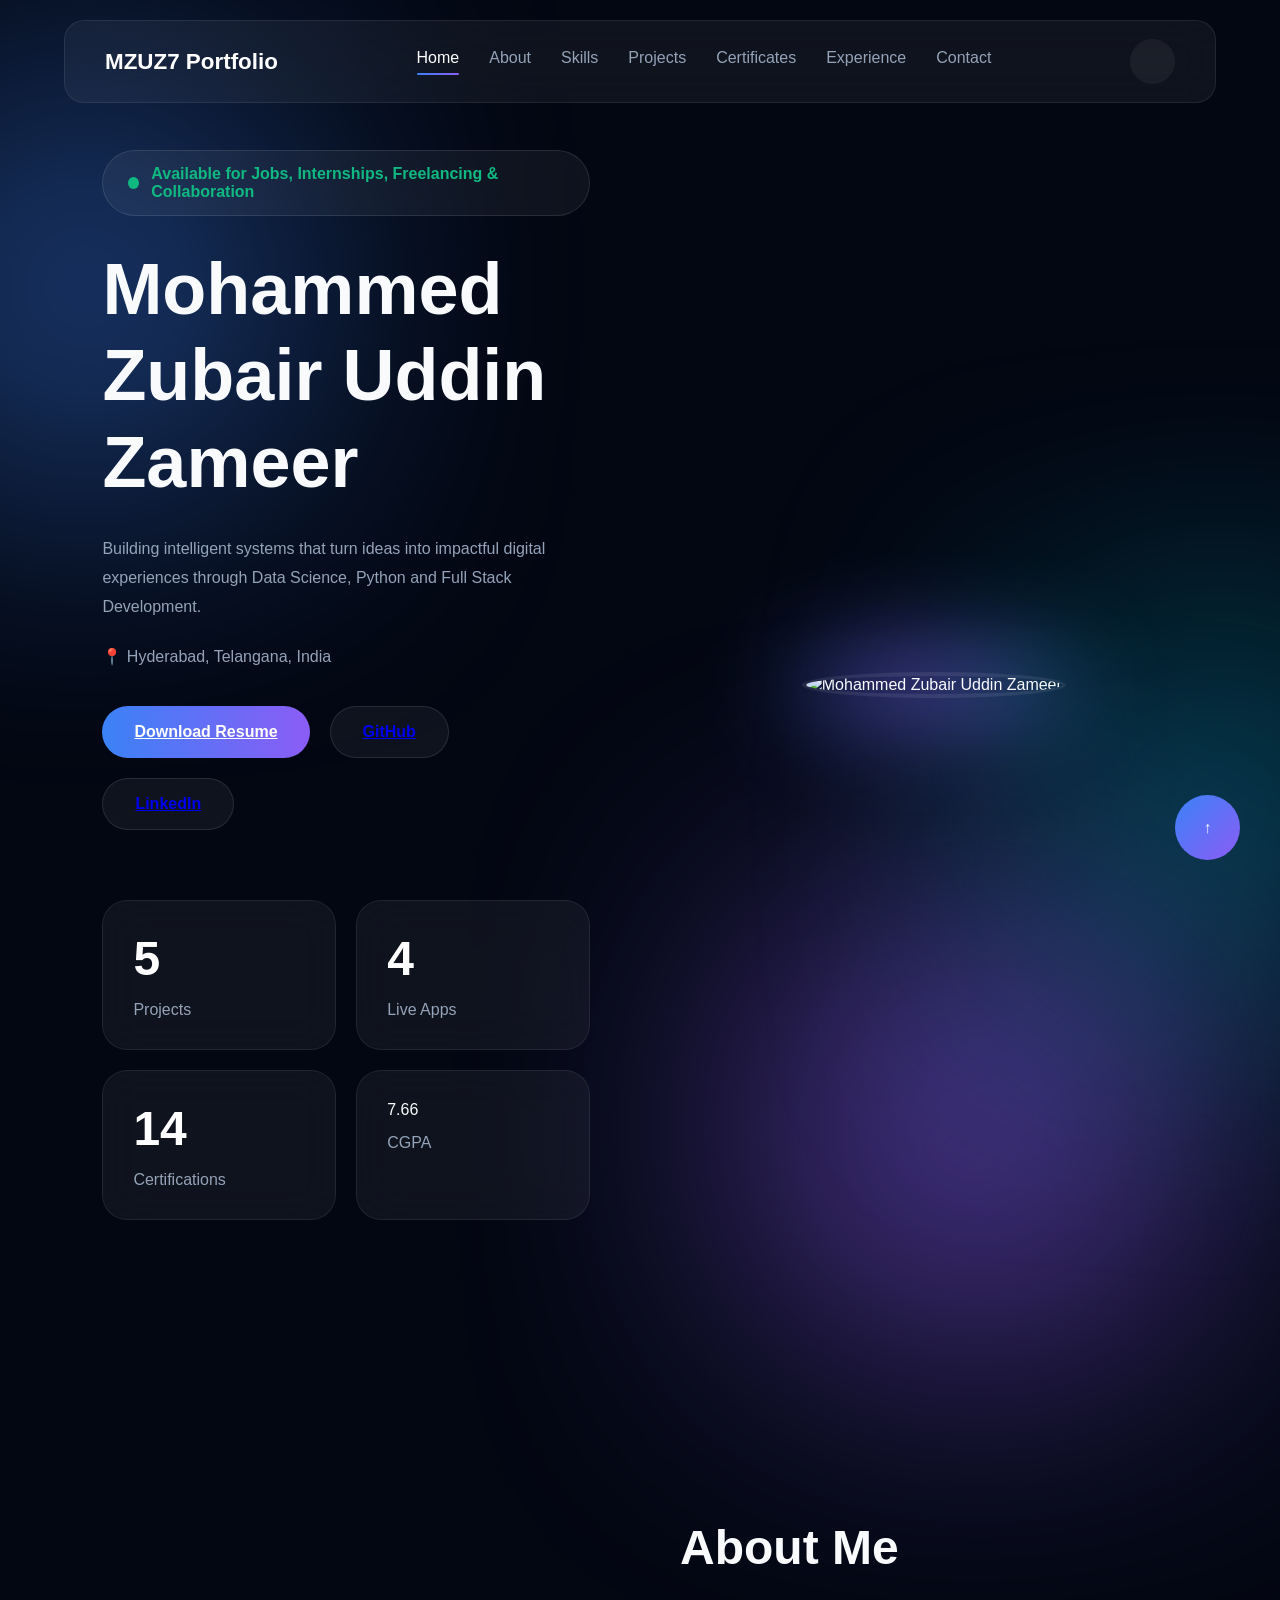
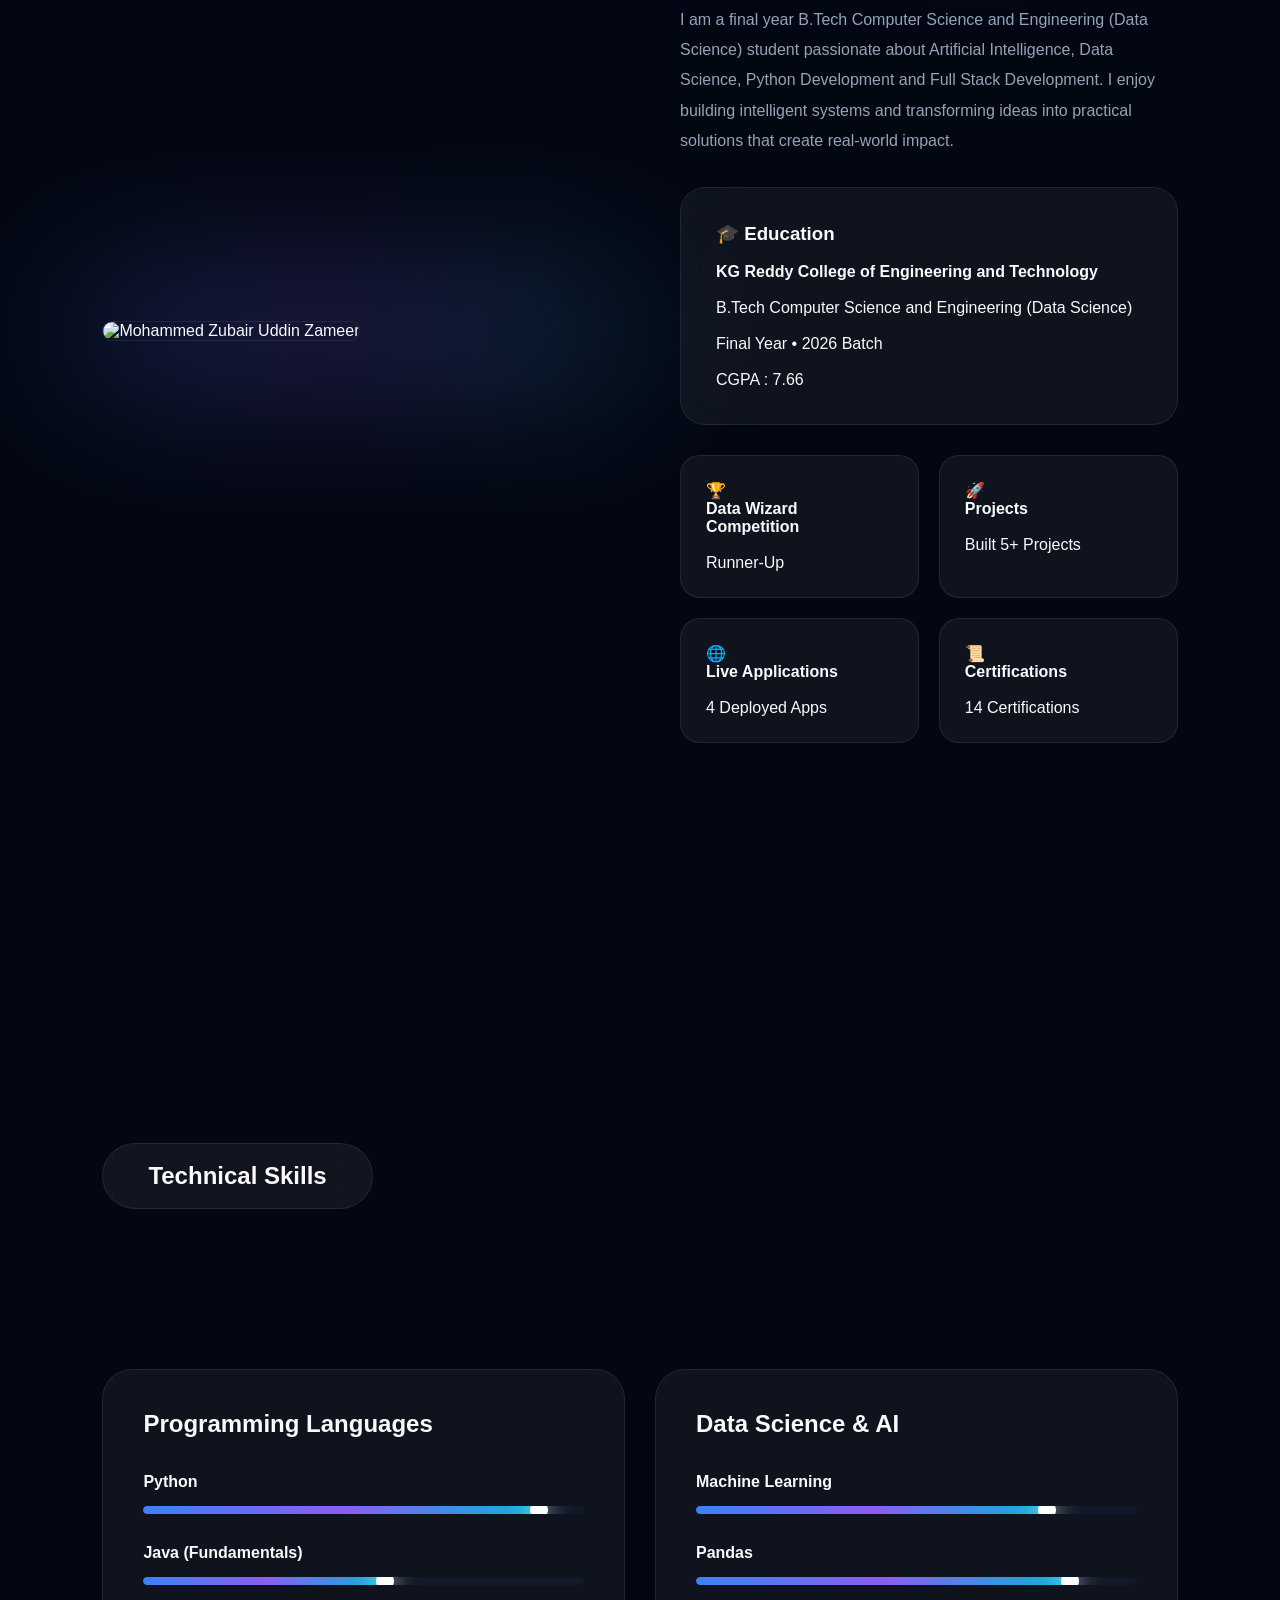
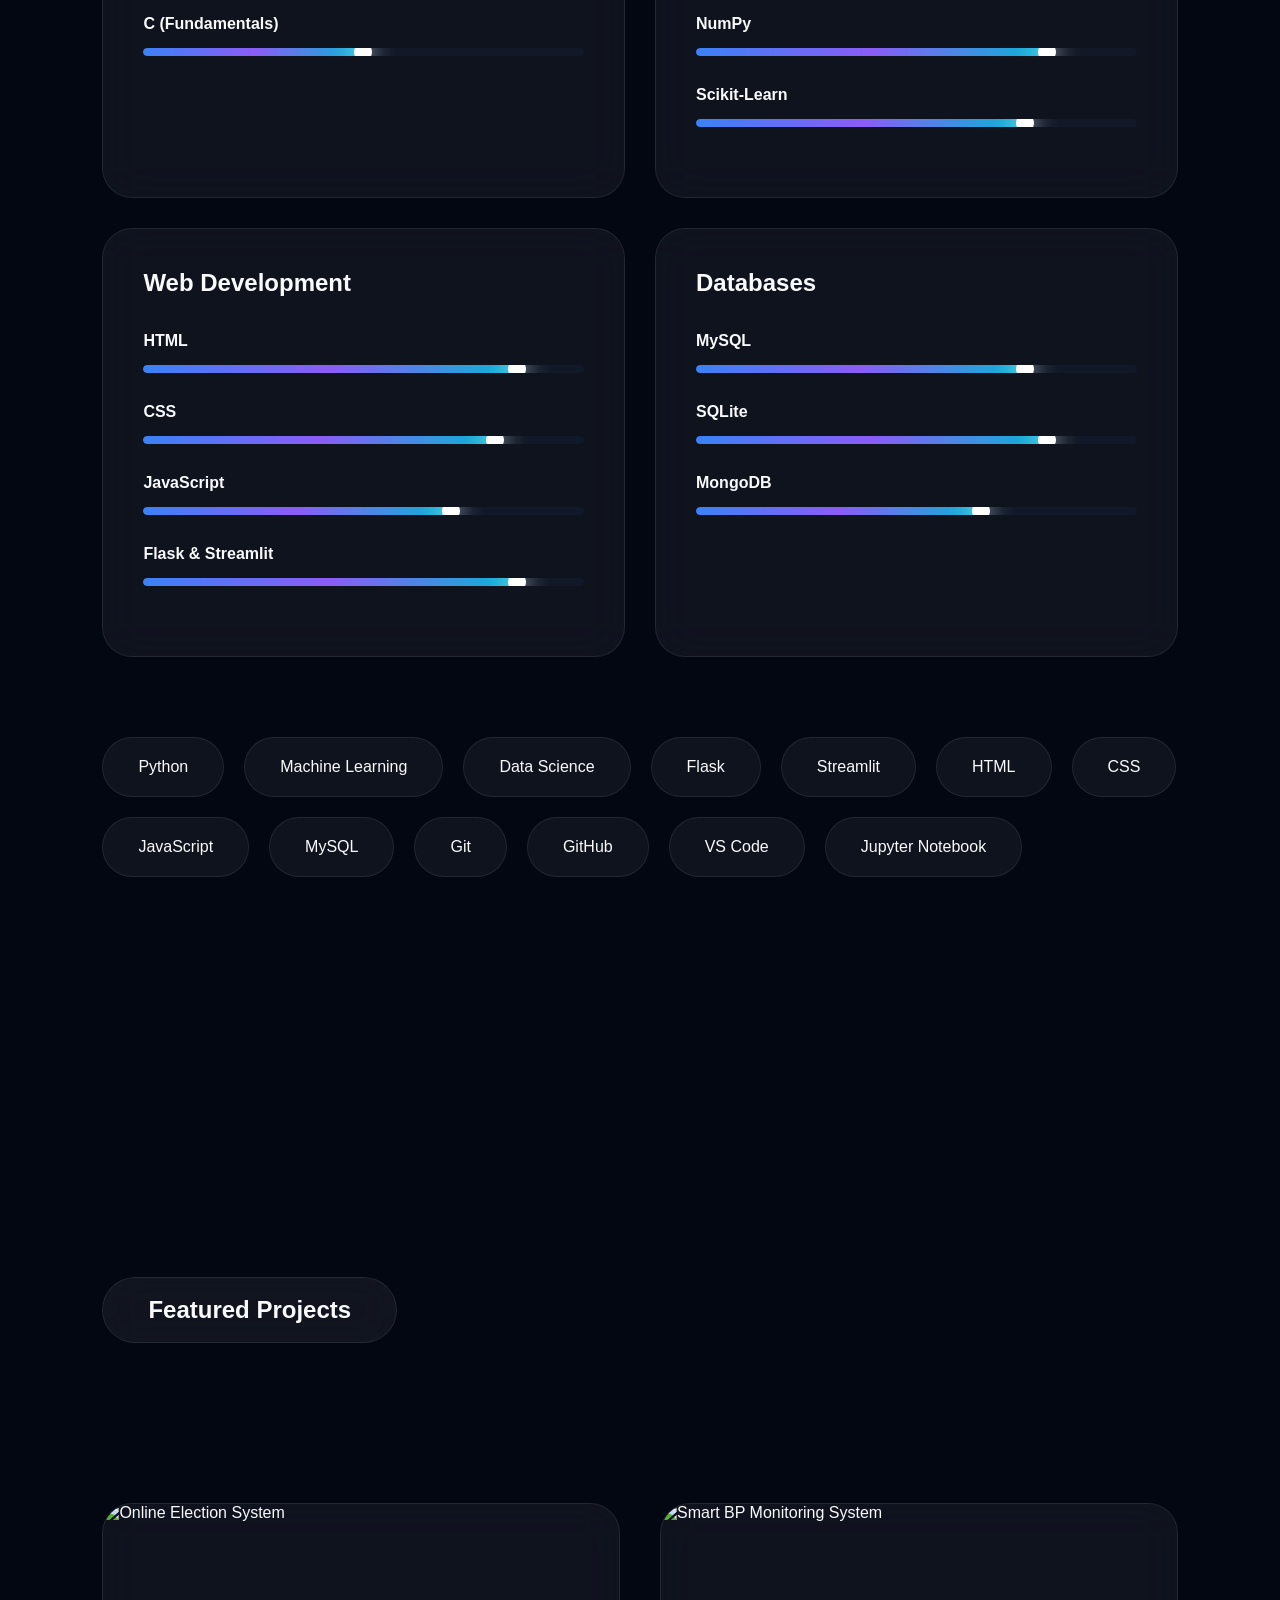
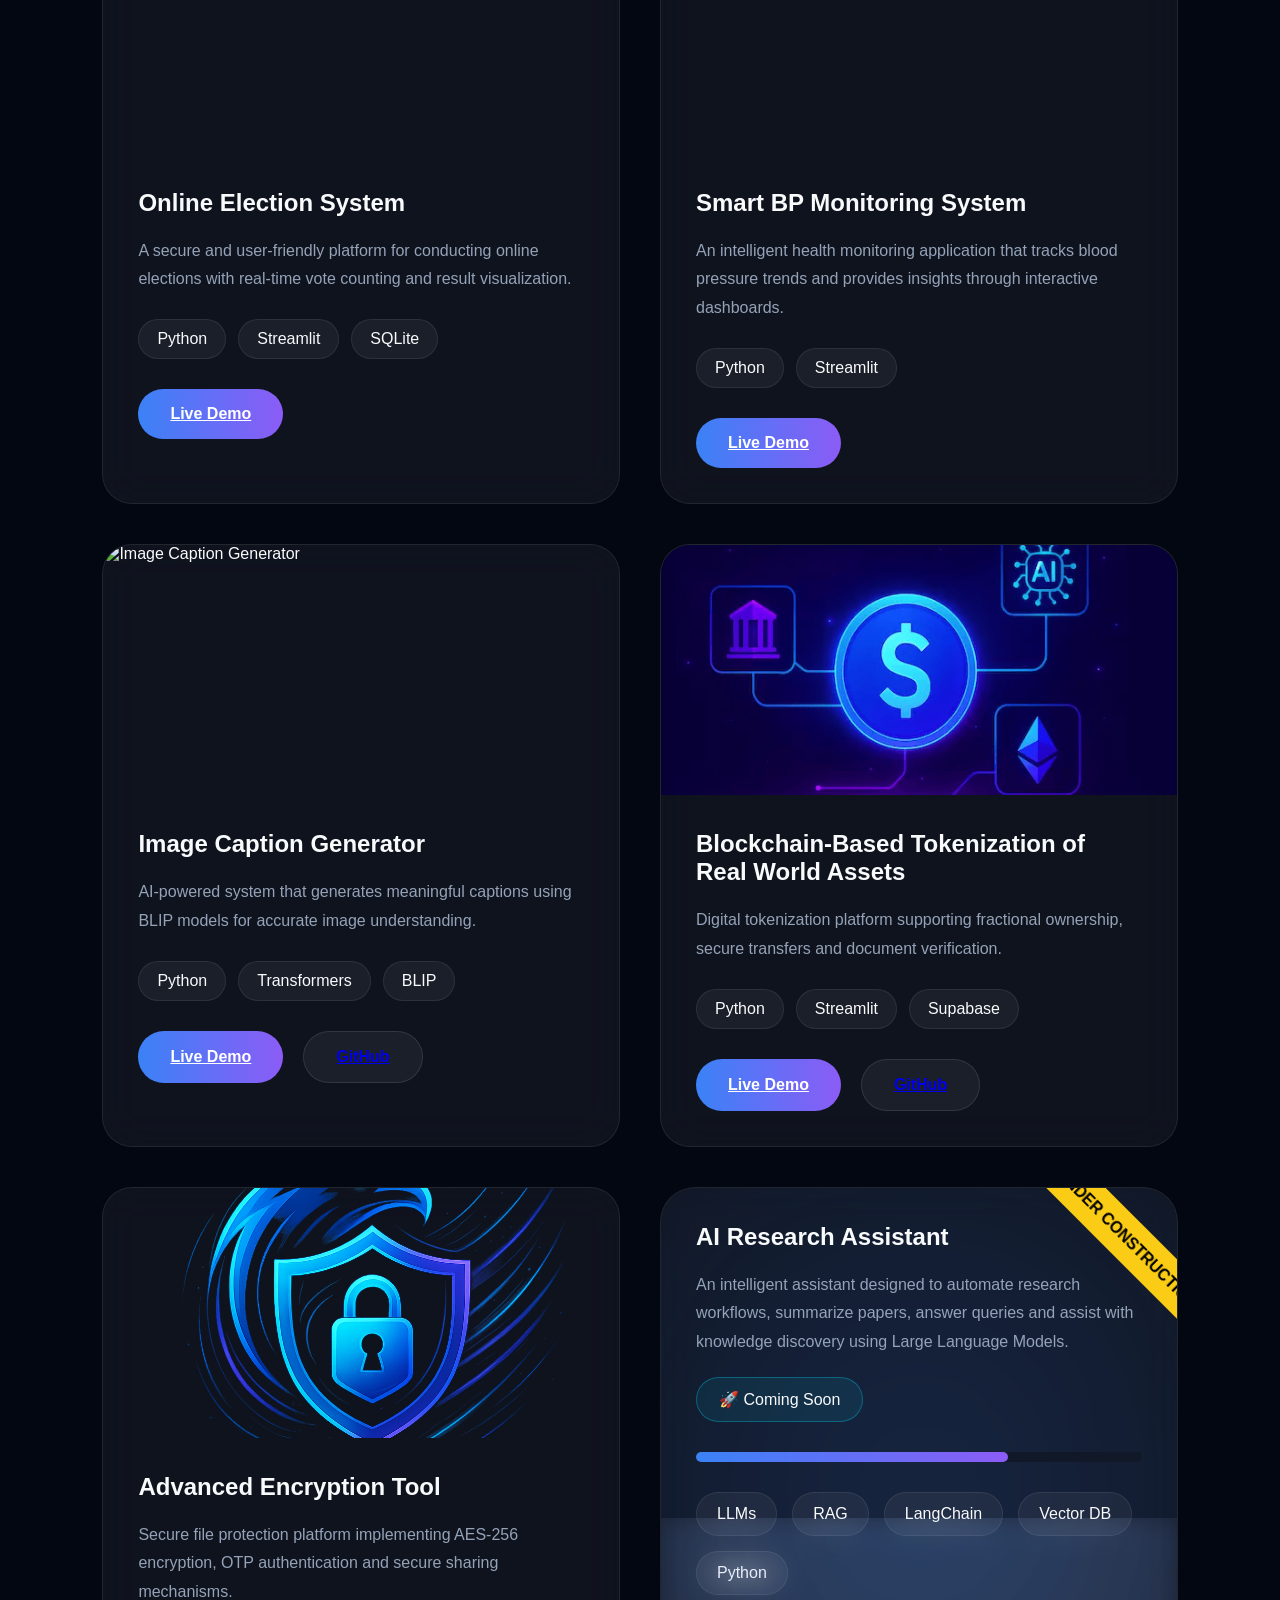
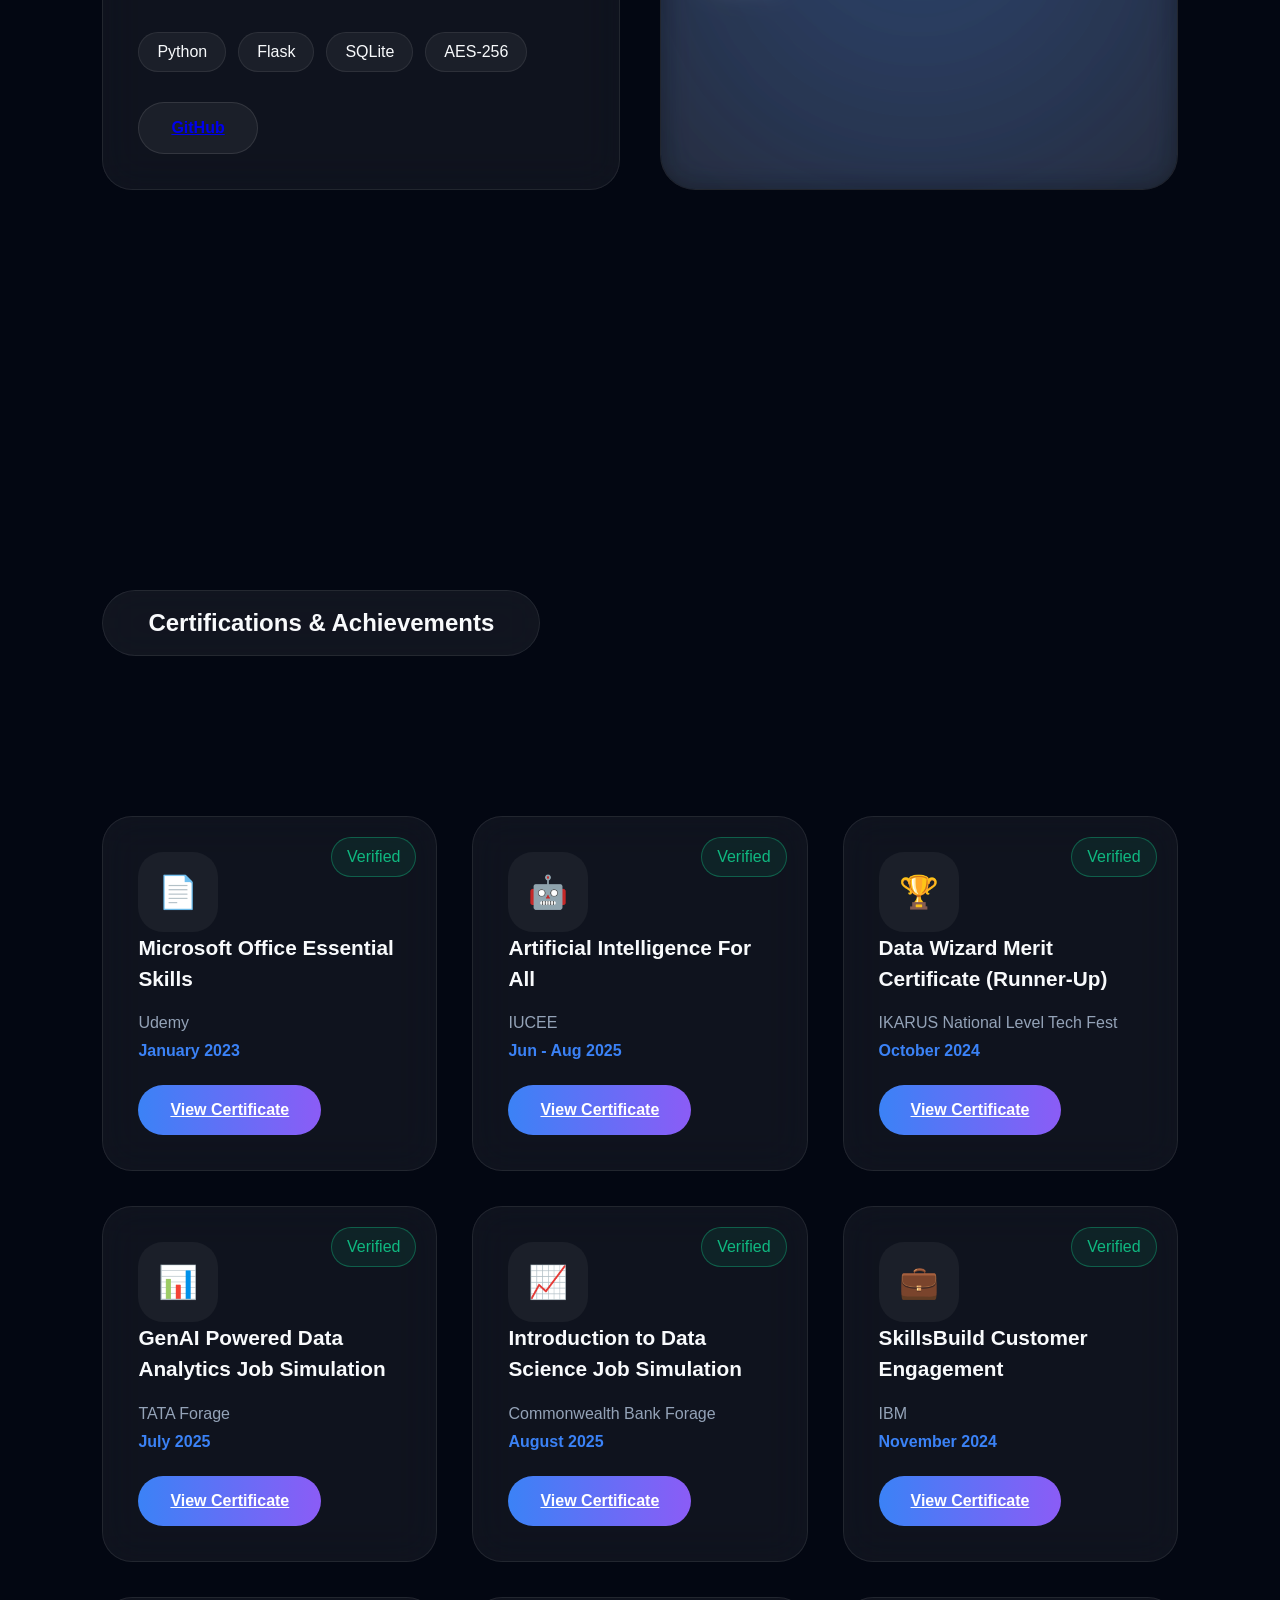
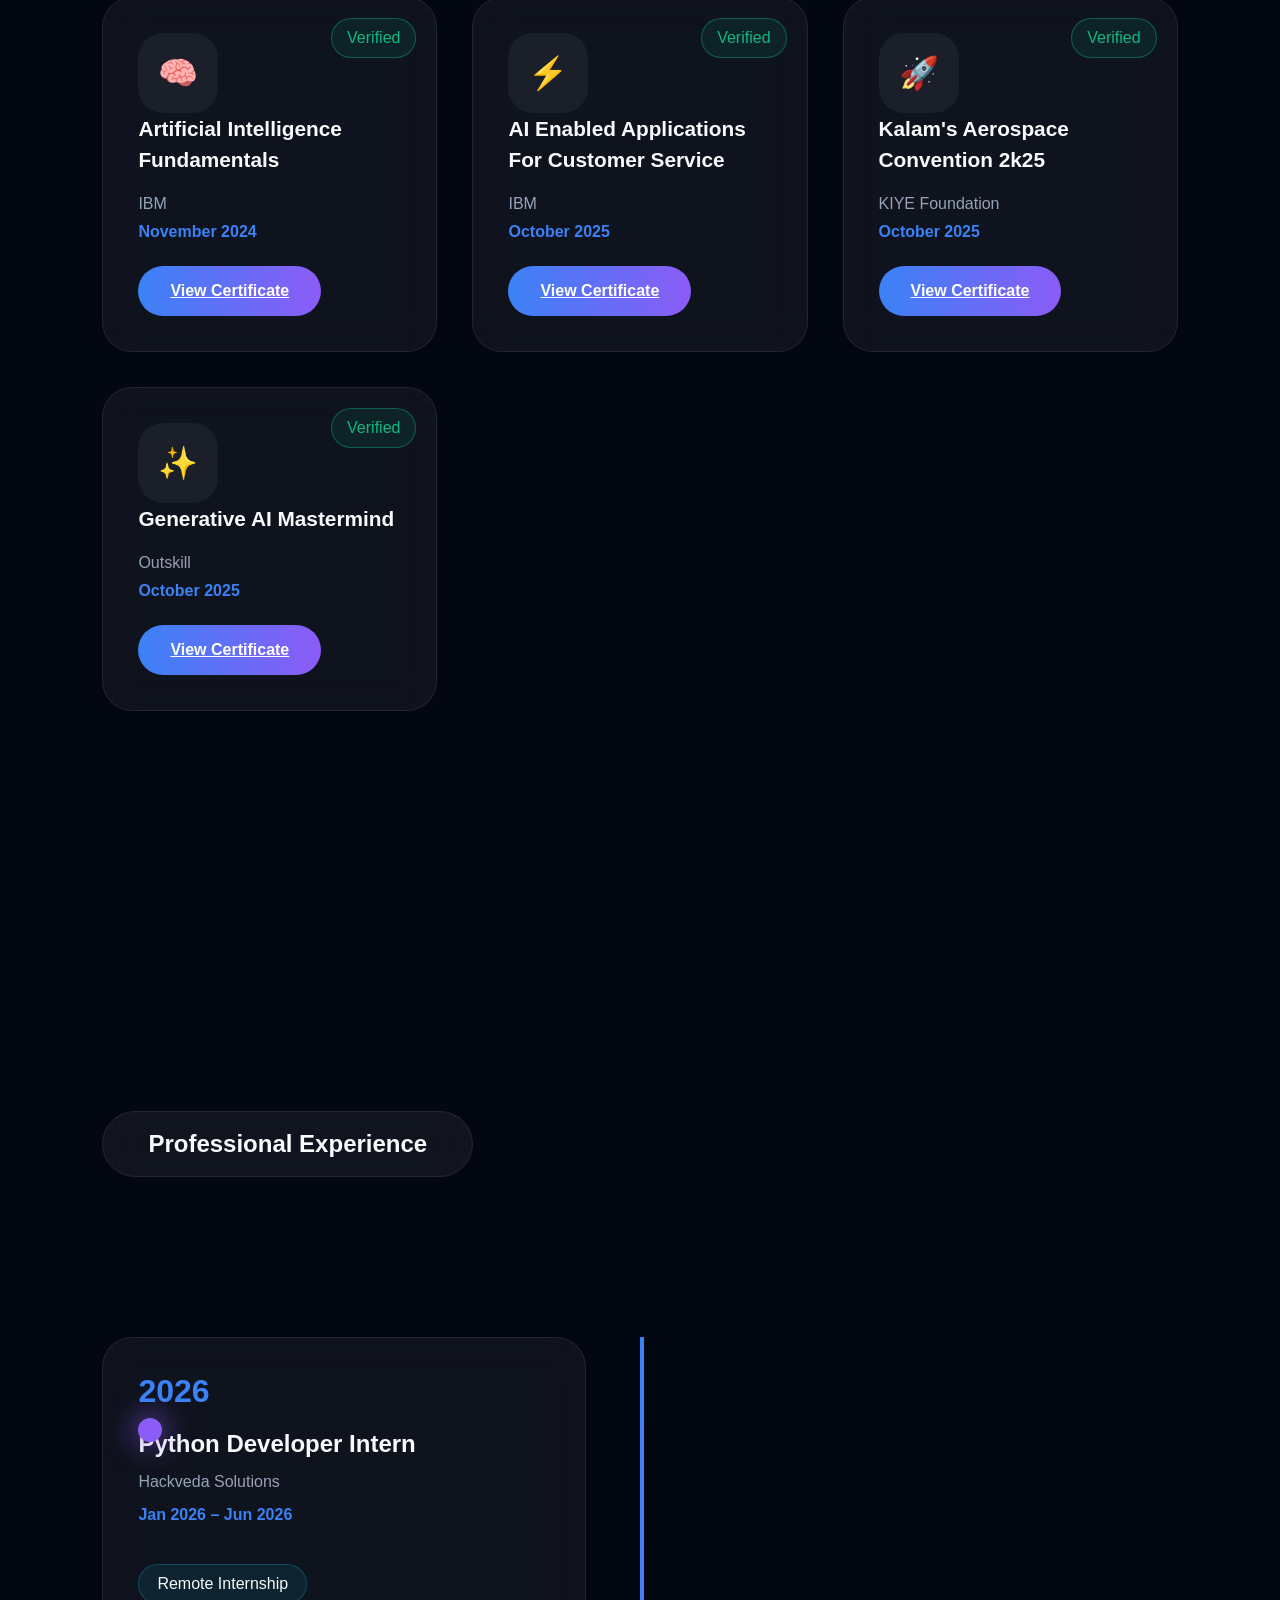
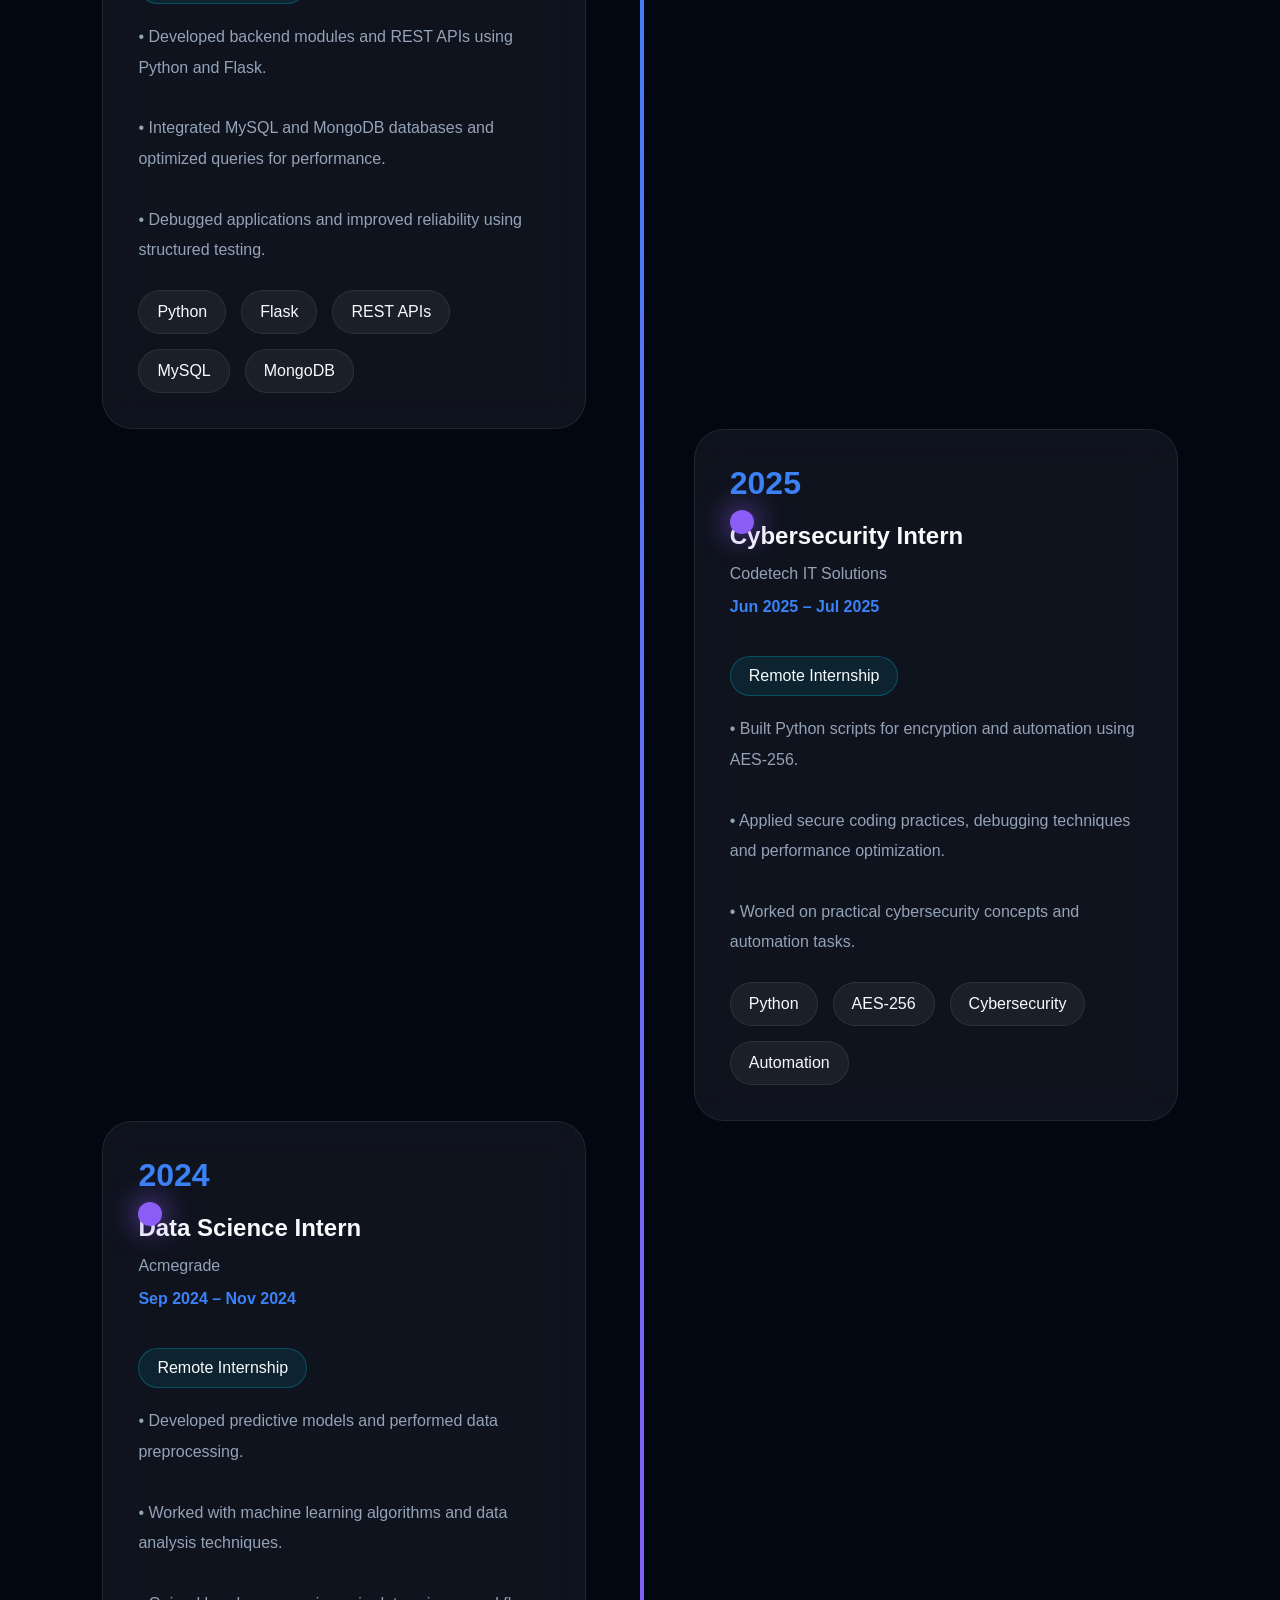
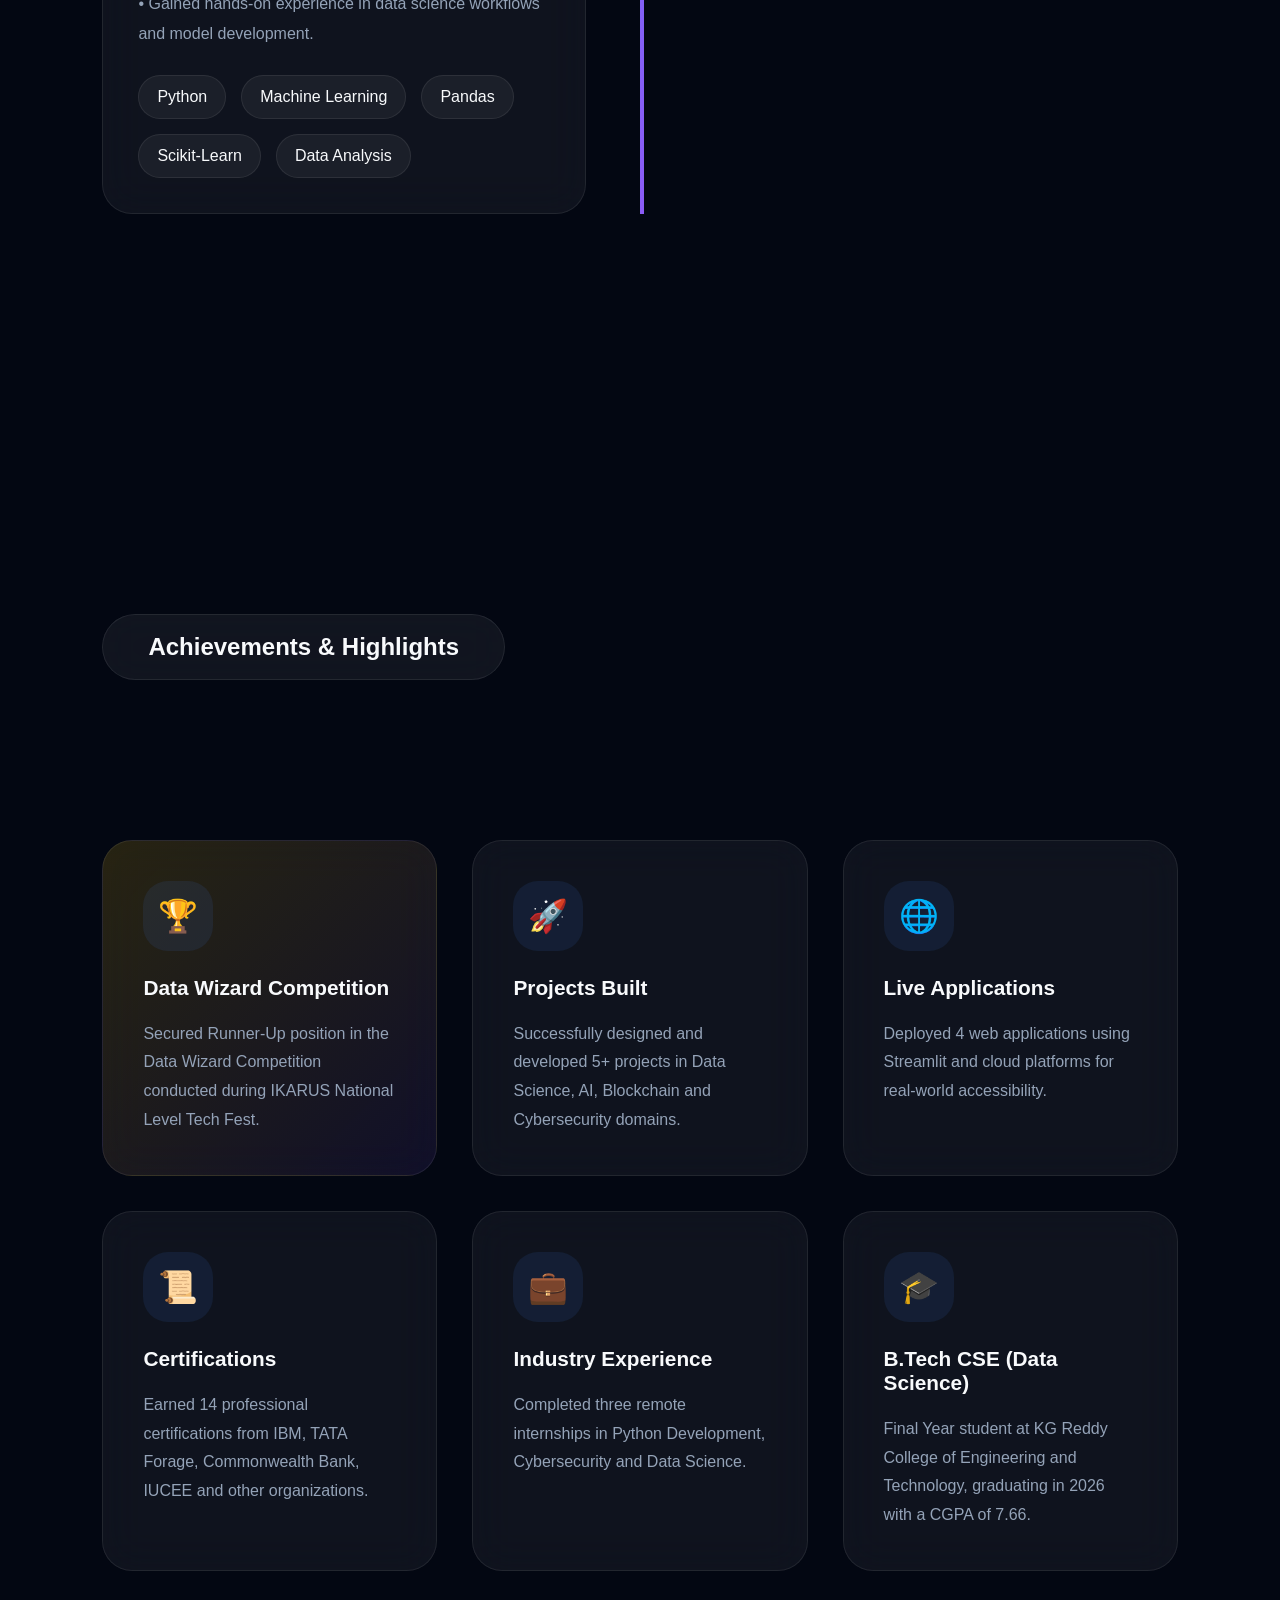
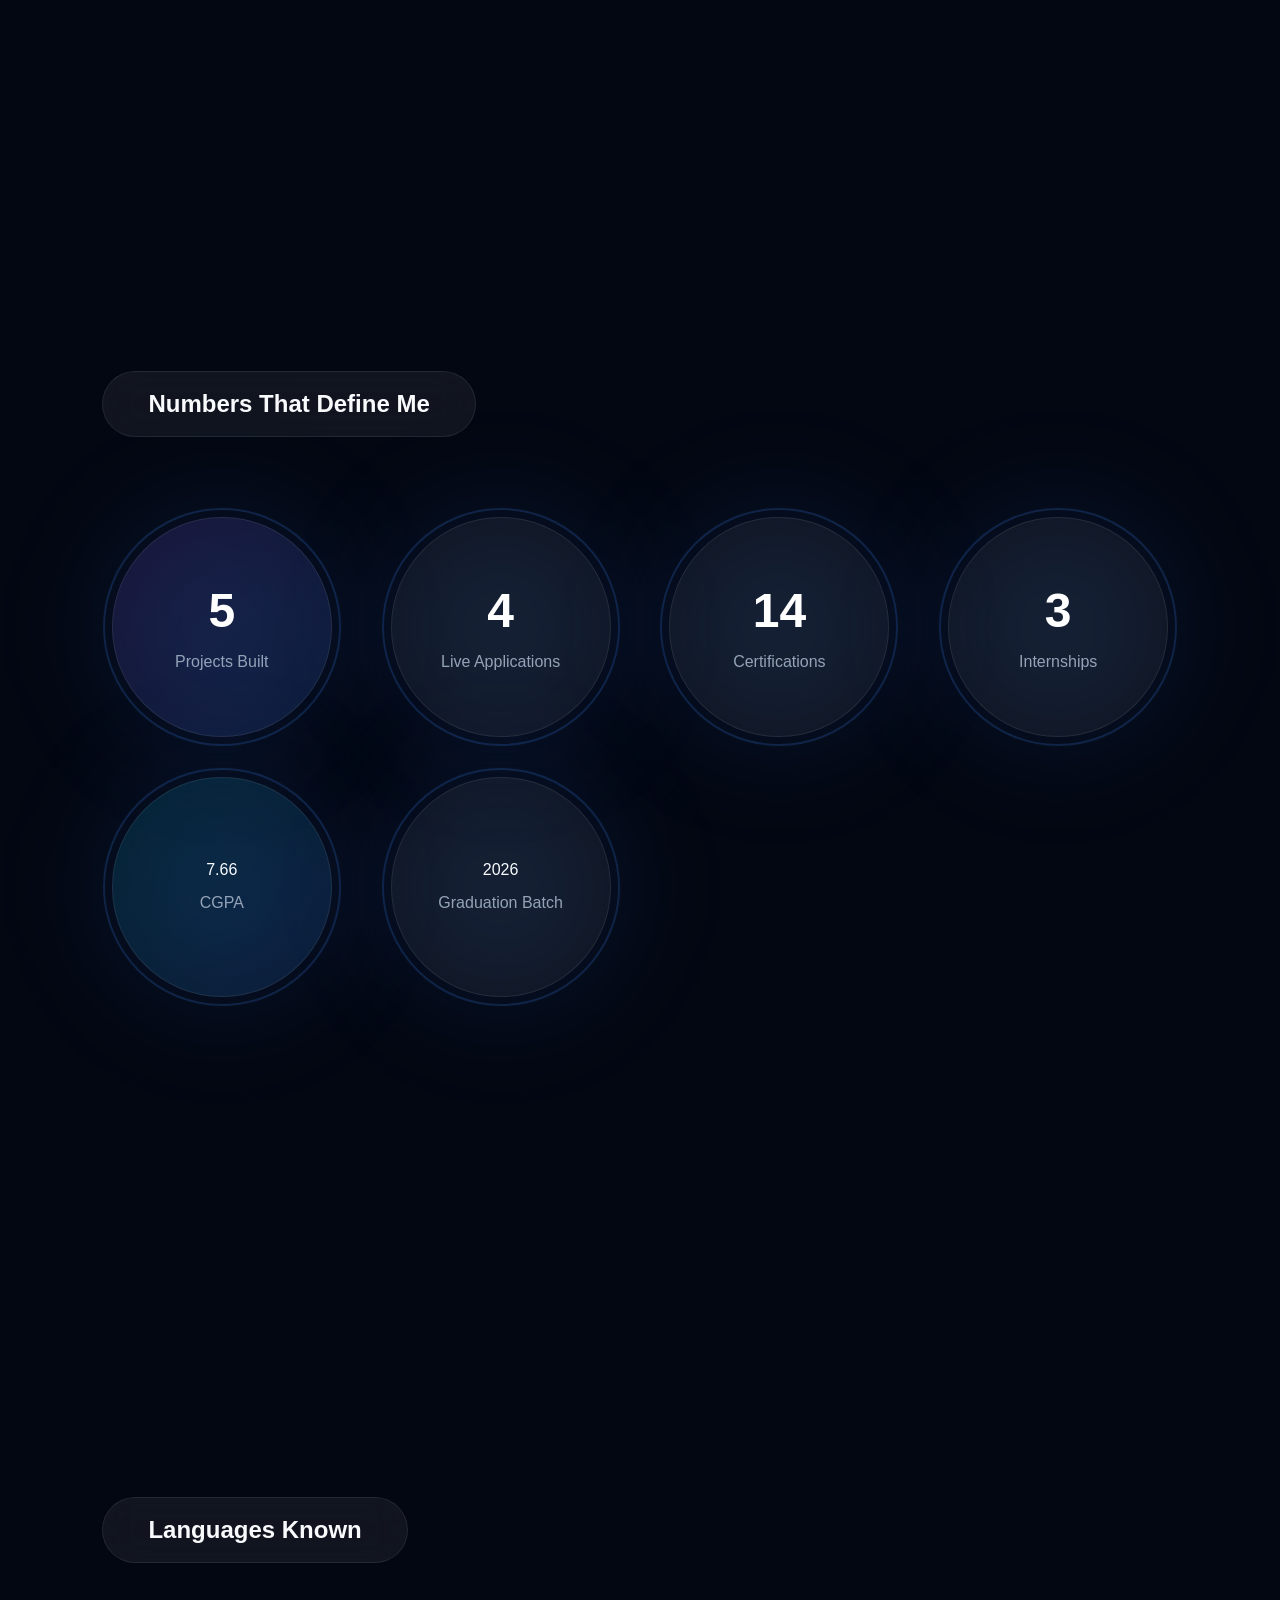
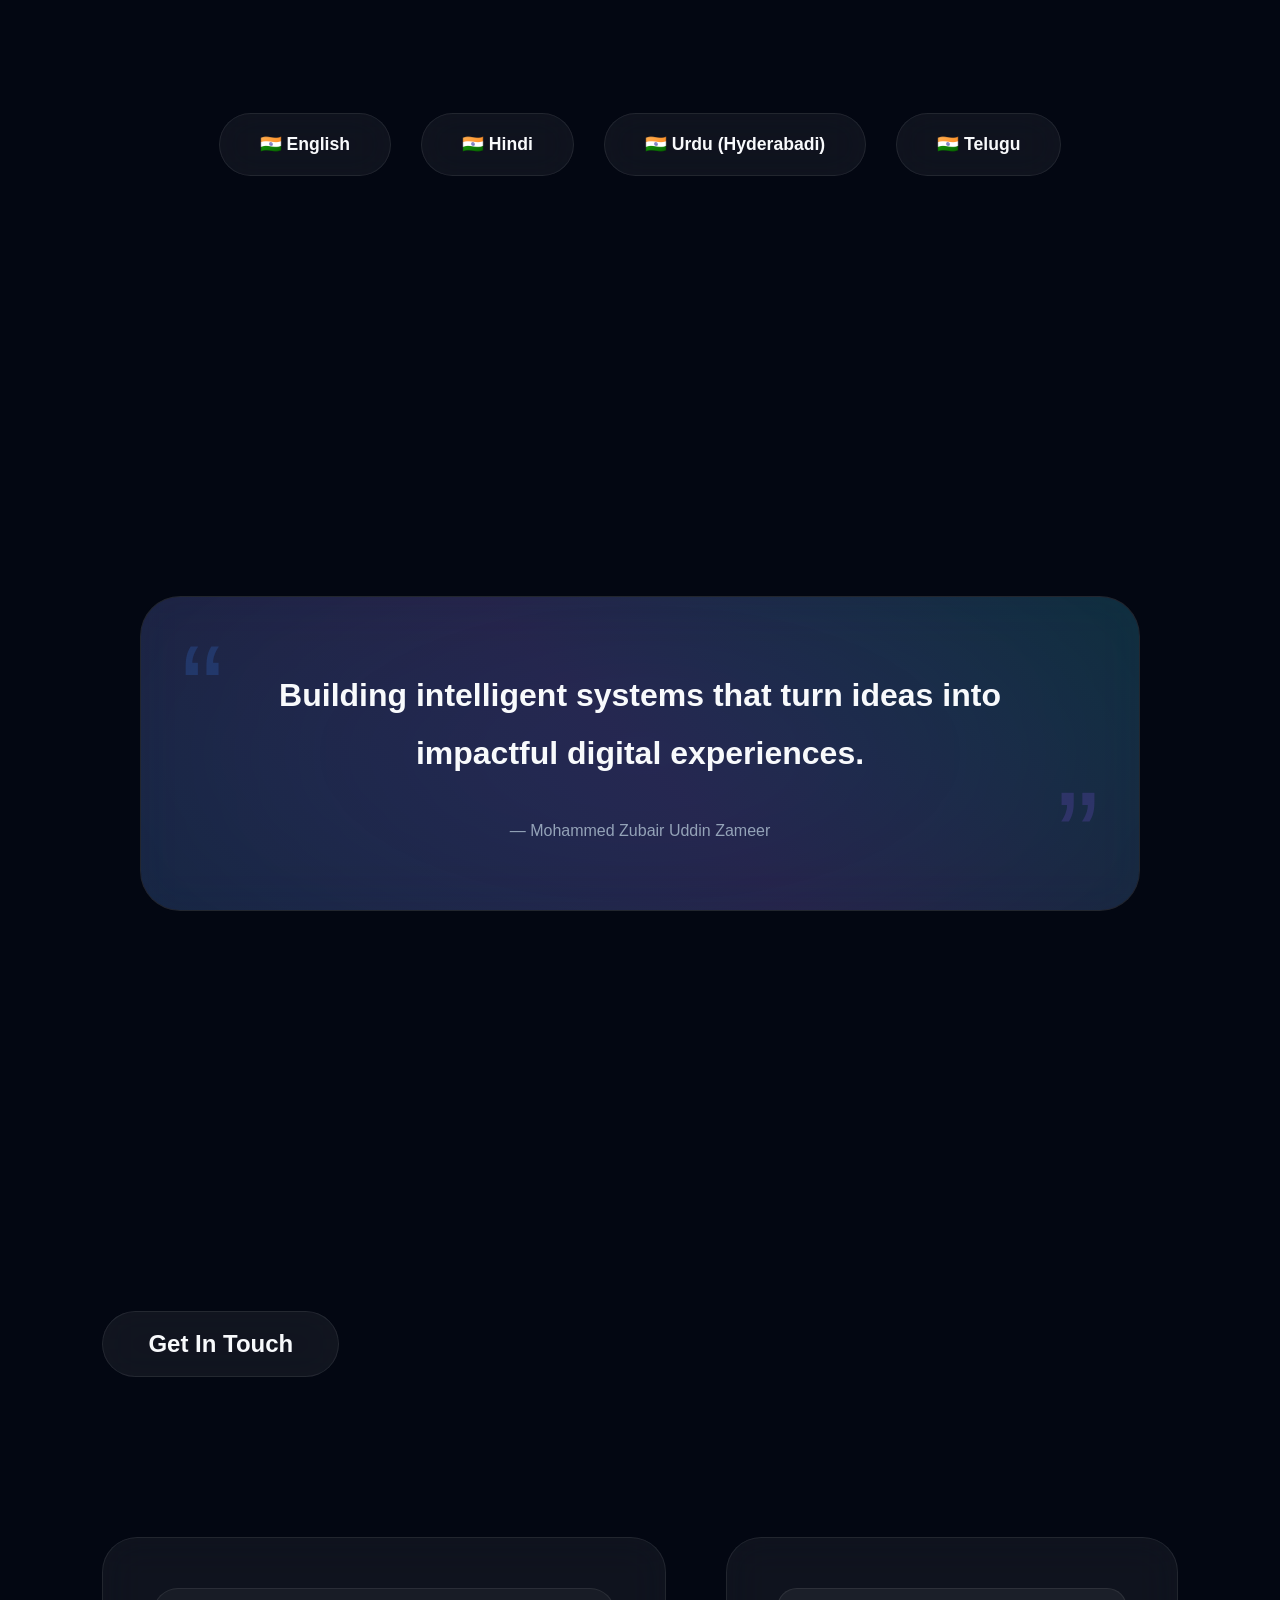
==== index.html @ 09d309e4 "Update print statement from 'Hello' to 'Goodbye'" ====
<!DOCTYPE html>
<html lang="en">

<head>

<meta charset="UTF-8">

<meta
name="viewport"
content="width=device-width, initial-scale=1.0">

<title>

Mohammed Zubair Uddin Zameer 

</title>

<meta
name="description"
content="Portfolio of Mohammed Zubair Uddin Zameer, Python Developer, Data Science and Full Stack Developer.">

<link
rel="icon"
href="favicon.ico">

<!-- Google Fonts -->

<link
rel="preconnect"
href="https://fonts.googleapis.com">

<link
rel="preconnect"
href="https://fonts.gstatic.com"
crossorigin>

<link

href="https://fonts.googleapis.com/css2?family=Poppins:wght@300;400;500;600;700;800&display=swap"

rel="stylesheet">


<!-- CSS -->

<link rel="stylesheet" href="css/style.css">


<!-- Feather Icons -->

<script
src="https://unpkg.com/feather-icons">
</script>


<!-- Typed JS -->

<script
src="https://cdn.jsdelivr.net/npm/typed.js@2.0.12">
</script>


<!-- GSAP -->

<script
src="https://cdnjs.cloudflare.com/ajax/libs/gsap/3.12.5/gsap.min.js">
</script>


<!-- Vanilla Tilt -->

<script
src="https://cdnjs.cloudflare.com/ajax/libs/vanilla-tilt/1.8.1/vanilla-tilt.min.js">
</script>


<!-- Particles JS -->

<script
src="https://cdn.jsdelivr.net/npm/particles.js@2.0.0/particles.min.js">
</script>

</head>

<body>

    <!-- Loader -->
    <div id="loader">

    <div class="loader-logo">

        <span class="gradient-text">

            MZUZ7 Portfolio

        </span>

    </div>

    <div class="loader-text">

        INITIALIZING SYSTEM...

    </div>

    <div class="loader-bar">

        <div class="loader-progress">

        </div>

    </div>

</div>

    <!-- Navbar -->
    <nav>

    <div class="logo">

        <span class="gradient-text">

            MZUZ7 Portfolio

        </span>

    </div>

    <div class="nav-links">

        <a href="#home" class="nav-link active">

            Home

        </a>

        <a href="#about" class="nav-link">

            About

        </a>

        <a href="#skills" class="nav-link">

            Skills

        </a>

        <a href="#projects" class="nav-link">

            Projects

        </a>

        <a href="#certificates" class="nav-link">

            Certificates

        </a>

        <a href="#experience" class="nav-link">

            Experience

        </a>

        <a href="#contact" class="nav-link">

            Contact

        </a>

    </div>

    <div class="theme-toggle" id="theme-toggle">

        <i data-feather="moon"></i>

    </div>

</nav>

    <!-- Hero -->
    <section
id="home"
class="hero">

    <div class="blob blob1"></div>

    <div class="blob blob2"></div>

    <div class="blob blob3"></div>

    <!-- LEFT -->

    <div class="hero-left">

        <div class="availability">

            <div class="status-dot"></div>

            Available for Jobs, Internships,
            Freelancing & Collaboration

        </div>

        <h1 class="hero-title">

            Mohammed

            <span class="gradient-text">

                Zubair Uddin Zameer

            </span>

        </h1>

        <h2 class="hero-subtitle">

            <span class="typing"></span>

        </h2>

        <p class="hero-description">

            Building intelligent systems that turn ideas into impactful digital experiences through Data Science, Python and Full Stack Development.

        </p>

        <p class="location">

            📍 Hyderabad, Telangana, India

        </p>

        <div class="hero-buttons">

            <a
            href="Mohammed_Zubair_Uddin_Resume.pdf"
            download
            class="btn btn-primary resume-btn">

                Download Resume

            </a>

            <a

            href="https://github.com/mohammedzubairuddinzameer"

            target="_blank"

            class="btn btn-secondary">

                GitHub

            </a>

            <a

            href="https://www.linkedin.com/in/mohammed-zubair-uddin-zameer-70912b292"

            target="_blank"

            class="btn btn-secondary">

                LinkedIn

            </a>

        </div>

        <!-- STATS -->

        <div class="stats">

            <div class="stat-card">

                <div
                class="counter"
                data-target="5">

                    0

                </div>

                <div class="stat-label">

                    Projects

                </div>

            </div>

            <div class="stat-card">

                <div
                class="counter"
                data-target="4">

                    0

                </div>

                <div class="stat-label">

                    Live Apps

                </div>

            </div>

            <div class="stat-card">

                <div
                class="counter"
                data-target="14">

                    0

                </div>

                <div class="stat-label">

                    Certifications

                </div>

            </div>

            <div class="stat-card">

                <div>

                    7.66

                </div>

                <div class="stat-label">

                    CGPA

                </div>

            </div>

        </div>

    </div>

    <!-- RIGHT -->

    <div class="hero-right">

        <div class="profile-container">

            <img

            src="https://i.ibb.co/Cpdvvnzs/PROFILEPIC.jpg"

            class="profile-image"

            alt="Mohammed Zubair Uddin Zameer">

        </div>

    </div>

</section>

    <!-- About -->
    <section
id="about"
class="about">

    <!-- LEFT SIDE -->

    <div class="about-image">

        <img

        src="https://i.ibb.co/Cpdvvnzs/PROFILEPIC.jpg"

        alt="Mohammed Zubair Uddin Zameer">

    </div>

    <!-- RIGHT SIDE -->

    <div class="about-content">

        <h2 class="about-title">

            About

            <span class="gradient-text">

                Me

            </span>

        </h2>

        <p class="about-text">

            I am a final year B.Tech Computer Science and Engineering (Data Science) student passionate about Artificial Intelligence, Data Science, Python Development and Full Stack Development. I enjoy building intelligent systems and transforming ideas into practical solutions that create real-world impact.

        </p>

        <!-- EDUCATION -->

        <div class="education-card">

            <h3>

                🎓 Education

            </h3>

            <br>

            <h4>

                KG Reddy College of Engineering and Technology

            </h4>

            <br>

            <p>

                B.Tech Computer Science and Engineering (Data Science)

            </p>

            <br>

            <p>

                Final Year • 2026 Batch

            </p>

            <br>

            <p>

                CGPA : 7.66

            </p>

        </div>

        <!-- HIGHLIGHTS -->

        <div class="achievement-boxes">

            <div class="achievement-box">

                🏆

                <h4>

                    Data Wizard Competition

                </h4>

                <br>

                Runner-Up

            </div>

            <div class="achievement-box">

                🚀

                <h4>

                    Projects

                </h4>

                <br>

                Built 5+ Projects

            </div>

            <div class="achievement-box">

                🌐

                <h4>

                    Live Applications

                </h4>

                <br>

                4 Deployed Apps

            </div>

            <div class="achievement-box">

                📜

                <h4>

                    Certifications

                </h4>

                <br>

                14 Certifications

            </div>

        </div>

    </div>

</section>

    <!-- Skills -->
    <section
id="skills">

    <h2 class="section-title">

        Technical

        <span class="gradient-text">

            Skills

        </span>

    </h2>


    <div class="skills-grid">

        <!-- Programming Languages -->

        <div class="skill-card">

            <h3 class="skill-category">

                Programming Languages

            </h3>

            <div class="skill">

                <div class="skill-name">

                    <span>Python</span>

                </div>

                <div class="meter">

                    <div
                    class="meter-fill"
                    style="width:90%;">

                    </div>

                </div>

            </div>

            <div class="skill">

                <div class="skill-name">

                    <span>Java (Fundamentals)</span>

                </div>

                <div class="meter">

                    <div
                    class="meter-fill"
                    style="width:55%;">

                    </div>

                </div>

            </div>

            <div class="skill">

                <div class="skill-name">

                    <span>C (Fundamentals)</span>

                </div>

                <div class="meter">

                    <div
                    class="meter-fill"
                    style="width:50%;">

                    </div>

                </div>

            </div>

        </div>


        <!-- Data Science -->

        <div class="skill-card">

            <h3 class="skill-category">

                Data Science & AI

            </h3>

            <div class="skill">

                <div class="skill-name">

                    <span>Machine Learning</span>

                </div>

                <div class="meter">

                    <div
                    class="meter-fill"
                    style="width:80%;">

                    </div>

                </div>

            </div>

            <div class="skill">

                <div class="skill-name">

                    <span>Pandas</span>

                </div>

                <div class="meter">

                    <div
                    class="meter-fill"
                    style="width:85%;">

                    </div>

                </div>

            </div>

            <div class="skill">

                <div class="skill-name">

                    <span>NumPy</span>

                </div>

                <div class="meter">

                    <div
                    class="meter-fill"
                    style="width:80%;">

                    </div>

                </div>

            </div>

            <div class="skill">

                <div class="skill-name">

                    <span>Scikit-Learn</span>

                </div>

                <div class="meter">

                    <div
                    class="meter-fill"
                    style="width:75%;">

                    </div>

                </div>

            </div>

        </div>


        <!-- Full Stack -->

        <div class="skill-card">

            <h3 class="skill-category">

                Web Development

            </h3>

            <div class="skill">

                <div class="skill-name">

                    <span>HTML</span>

                </div>

                <div class="meter">

                    <div
                    class="meter-fill"
                    style="width:85%;">

                    </div>

                </div>

            </div>

            <div class="skill">

                <div class="skill-name">

                    <span>CSS</span>

                </div>

                <div class="meter">

                    <div
                    class="meter-fill"
                    style="width:80%;">

                    </div>

                </div>

            </div>

            <div class="skill">

                <div class="skill-name">

                    <span>JavaScript</span>

                </div>

                <div class="meter">

                    <div
                    class="meter-fill"
                    style="width:70%;">

                    </div>

                </div>

            </div>

            <div class="skill">

                <div class="skill-name">

                    <span>Flask & Streamlit</span>

                </div>

                <div class="meter">

                    <div
                    class="meter-fill"
                    style="width:85%;">

                    </div>

                </div>

            </div>

        </div>


        <!-- Databases -->

        <div class="skill-card">

            <h3 class="skill-category">

                Databases

            </h3>

            <div class="skill">

                <div class="skill-name">

                    <span>MySQL</span>

                </div>

                <div class="meter">

                    <div
                    class="meter-fill"
                    style="width:75%;">

                    </div>

                </div>

            </div>

            <div class="skill">

                <div class="skill-name">

                    <span>SQLite</span>

                </div>

                <div class="meter">

                    <div
                    class="meter-fill"
                    style="width:80%;">

                    </div>

                </div>

            </div>

            <div class="skill">

                <div class="skill-name">

                    <span>MongoDB</span>

                </div>

                <div class="meter">

                    <div
                    class="meter-fill"
                    style="width:65%;">

                    </div>

                </div>

            </div>

        </div>

    </div>


    <!-- TECHNOLOGIES -->

    <div class="tech-cards">

        <div class="tech-card">Python</div>

        <div class="tech-card">Machine Learning</div>

        <div class="tech-card">Data Science</div>

        <div class="tech-card">Flask</div>

        <div class="tech-card">Streamlit</div>

        <div class="tech-card">HTML</div>

        <div class="tech-card">CSS</div>

        <div class="tech-card">JavaScript</div>

        <div class="tech-card">MySQL</div>

        <div class="tech-card">Git</div>

        <div class="tech-card">GitHub</div>

        <div class="tech-card">VS Code</div>

        <div class="tech-card">Jupyter Notebook</div>

    </div>

</section>

    <!-- Projects -->
    <section id="projects">

    <h2 class="section-title">

        Featured

        <span class="gradient-text">

            Projects

        </span>

    </h2>

    <div class="projects-grid">

        <div class="project-card">

    <div class="project-image">

        <img
        src="https://i.ibb.co/BVDyycqf/Online-Election-System.png"
        alt="Online Election System">

    </div>

    <div class="project-content">

        <h3 class="project-title">

            Online Election System

        </h3>

        <p class="project-description">

            A secure and user-friendly platform for conducting online elections with real-time vote counting and result visualization.

        </p>

        <div class="tech-stack">

            <div class="tech-badge">Python</div>
            <div class="tech-badge">Streamlit</div>
            <div class="tech-badge">SQLite</div>

        </div>

        <div class="project-buttons">

            <a

            href="https://onlineelectionsystem-o7kacjtdnhfbsffmgvd27w.streamlit.app/"

            target="_blank"

            class="btn btn-primary live-btn">

                Live Demo

            </a>

        </div>

    </div>

</div>

<div class="project-card">

    <div class="project-image">

        <img

        src="https://i.ibb.co/tTZSC5H1/BP-Monitoring-System.png"

        alt="Smart BP Monitoring System">

    </div>

    <div class="project-content">

        <h3 class="project-title">

            Smart BP Monitoring System

        </h3>

        <p class="project-description">

            An intelligent health monitoring application that tracks blood pressure trends and provides insights through interactive dashboards.

        </p>

        <div class="tech-stack">

            <div class="tech-badge">Python</div>
            <div class="tech-badge">Streamlit</div>

        </div>

        <div class="project-buttons">

            <a

            href="https://smart-bp-monitoring-system.streamlit.app"

            target="_blank"

            class="btn btn-primary live-btn">

                Live Demo

            </a>

        </div>

    </div>

</div>

<div class="project-card">

    <div class="project-image">

        <img

        src="https://img.swifdoo.com/image/ai-caption-generator.png"

        alt="Image Caption Generator">

    </div>

    <div class="project-content">

        <h3 class="project-title">

            Image Caption Generator

        </h3>

        <p class="project-description">

            AI-powered system that generates meaningful captions using BLIP models for accurate image understanding.

        </p>

        <div class="tech-stack">

            <div class="tech-badge">Python</div>
            <div class="tech-badge">Transformers</div>
            <div class="tech-badge">BLIP</div>

        </div>

        <div class="project-buttons">

        <a

            href="https://imagecaptiongenerator-f8pepdciasxfakeokm6csg.streamlit.app/"

            target="_blank"

            class="btn btn-primary live-btn">

                Live Demo

        </a>

        <a
            href="https://github.com/mohammedzubairuddinzameer/Image_Caption_Generator"
            target="_blank"
            class="btn btn-secondary">
            
            GitHub
        
        </a>
        
        </div>

    </div>

</div>

<div class="project-card">

    <div class="project-image">

        <img
        src="images/tokenization.png"
        alt="Blockchain Tokenization">

    </div>

    <div class="project-content">

        <h3 class="project-title">

            Blockchain-Based Tokenization of Real World Assets

        </h3>

        <p class="project-description">

            Digital tokenization platform supporting fractional ownership, secure transfers and document verification.

        </p>

        <div class="tech-stack">

            <div class="tech-badge">Python</div>
            <div class="tech-badge">Streamlit</div>
            <div class="tech-badge">Supabase</div>

        </div>

        <div class="project-buttons">

            <a

            href="https://tokenization-blockchain.streamlit.app/"

            target="_blank"

            class="btn btn-primary">

                Live Demo

            </a>

            <a

            href="https://github.com/mohammedzubairuddinzameer/Tokenization-Blockchain"

            target="_blank"

            class="btn btn-secondary">

                GitHub

            </a>

        </div>

    </div>

</div>

<div class="project-card">
    <div class="project-image">

        <img
        src="images/encryption.png"
        alt="Advanced Encryption Tool">

    </div>

    <div class="project-content">

        <h3 class="project-title">

            Advanced Encryption Tool

        </h3>

        <p class="project-description">

            Secure file protection platform implementing AES-256 encryption, OTP authentication and secure sharing mechanisms.

        </p>

        <div class="tech-stack">

            <div class="tech-badge">Python</div>
            <div class="tech-badge">Flask</div>
            <div class="tech-badge">SQLite</div>
            <div class="tech-badge">AES-256</div>

        </div>

        <div class="project-buttons">

            <a

            href="https://github.com/mohammedzubairuddinzameer/Advance-Encryption-Tool"

            target="_blank"

            class="btn btn-secondary">

                GitHub

            </a>

        </div>

    </div>

</div>

<div class="ai-research-card">

    <div class="ribbon">

        UNDER CONSTRUCTION

    </div>

    <div class="project-content">

        <h3 class="project-title">

            AI Research Assistant

        </h3>

        <p class="project-description">

            An intelligent assistant designed to automate research workflows, summarize papers, answer queries and assist with knowledge discovery using Large Language Models.

        </p>

        <div class="coming-soon">

            🚀 Coming Soon

        </div>

        <div class="research-progress-container">

            <div class="research-progress">

            </div>

        </div>

        <div class="ai-stack">

            <div class="ai-tag">LLMs</div>

            <div class="ai-tag">RAG</div>

            <div class="ai-tag">LangChain</div>

            <div class="ai-tag">Vector DB</div>

            <div class="ai-tag">Python</div>

        </div>

    </div>

</div>

</div>

</section>

    <!-- Certificates -->
    <section id="certificates">

    <h2 class="section-title">

        Certifications &

        <span class="gradient-text">

            Achievements

        </span>

    </h2>

    <div class="certificates-grid">

        <div class="cert-card">

    <div class="verified">

        Verified

    </div>

    <div class="cert-content">

        <div class="pdf-icon">

            📄

        </div>

        <h3 class="cert-title">

            Microsoft Office Essential Skills

        </h3>

        <p class="cert-company">

            Udemy

        </p>

        <p class="cert-date">

            January 2023

        </p>

        <a

        href="certificates/Microsoft essentials.pdf"

        target="_blank"

        class="btn btn-primary view-cert-btn">

            View Certificate

        </a>

    </div>

</div>

<div class="cert-card">

    <div class="verified">

        Verified

    </div>

    <div class="cert-content">

        <div class="pdf-icon">

            🤖

        </div>

        <h3 class="cert-title">

            Artificial Intelligence For All

        </h3>

        <p class="cert-company">

            IUCEE

        </p>

        <p class="cert-date">

            Jun - Aug 2025

        </p>

        <a

        href="certificates/Md Zubair Certificate Generative AI for All.pdf"

        target="_blank"

        class="btn btn-primary view-cert-btn">

            View Certificate

        </a>

    </div>

</div>

<div class="cert-card">

    <div class="verified">

        Verified

    </div>

    <div class="cert-content">

        <div class="pdf-icon">

            🏆

        </div>

        <h3 class="cert-title">

            Data Wizard Merit Certificate (Runner-Up)

        </h3>

        <p class="cert-company">

            IKARUS National Level Tech Fest

        </p>

        <p class="cert-date">

            October 2024

        </p>

        <a

        href="certificates/ikarus_merit_certificate_zubair(Data Wizards).pdf"

        target="_blank"

        class="btn btn-primary view-cert-btn">

            View Certificate

        </a>

    </div>

</div>

<div class="cert-card">

<div class="verified">

Verified

</div>

<div class="cert-content">

<div class="pdf-icon">

📊

</div>

<h3 class="cert-title">

GenAI Powered Data Analytics Job Simulation

</h3>

<p class="cert-company">

TATA Forage

</p>

<p class="cert-date">

July 2025

</p>

<a

href="certificates/Forage certificate TATA.pdf"

target="_blank"

class="btn btn-primary view-cert-btn">

View Certificate

</a>

</div>

</div>

<div class="cert-card">

<div class="verified">

Verified

</div>

<div class="cert-content">

<div class="pdf-icon">

📈

</div>

<h3 class="cert-title">

Introduction to Data Science Job Simulation

</h3>

<p class="cert-company">

Commonwealth Bank Forage

</p>

<p class="cert-date">

August 2025

</p>

<a

href="certificates/Forage certificate COMMONWEALTH BANK.pdf"

target="_blank"

class="btn btn-primary view-cert-btn">

View Certificate

</a>

</div>

</div>

<div class="cert-card">

<div class="verified">

Verified

</div>

<div class="cert-content">

<div class="pdf-icon">

💼

</div>

<h3 class="cert-title">

SkillsBuild Customer Engagement

</h3>

<p class="cert-company">

IBM

</p>

<p class="cert-date">

November 2024

</p>

<a

href="certificates/SkillsBuild___Customer_Engagement__Problem_Solving_and_Process_Controls_Badge20241208-24-xkbtup.pdf"

target="_blank"

class="btn btn-primary view-cert-btn">

View Certificate

</a>

</div>

</div>

<div class="cert-card">

<div class="verified">

Verified

</div>

<div class="cert-content">

<div class="pdf-icon">

🧠

</div>

<h3 class="cert-title">

Artificial Intelligence Fundamentals

</h3>

<p class="cert-company">

IBM

</p>

<p class="cert-date">

November 2024

</p>

<a

href="certificates/ArtificialIntelligenceFundamentals_Badge20241125-27-ax2f2h (1).pdf"

target="_blank"

class="btn btn-primary view-cert-btn">

View Certificate

</a>

</div>

</div>

<div class="cert-card">

<div class="verified">

Verified

</div>

<div class="cert-content">

<div class="pdf-icon">

⚡

</div>

<h3 class="cert-title">

AI Enabled Applications For Customer Service

</h3>

<p class="cert-company">

IBM

</p>

<p class="cert-date">

October 2025

</p>

<a

href="certificates/AI-EnabledApplicationsforCustomerService_Badge20251030-33-r8wiek.pdf"

target="_blank"

class="btn btn-primary view-cert-btn">

View Certificate

</a>

</div>

</div>

<div class="cert-card">

<div class="verified">

Verified

</div>

<div class="cert-content">

<div class="pdf-icon">

🚀

</div>

<h3 class="cert-title">

Kalam's Aerospace Convention 2k25

</h3>

<p class="cert-company">

KIYE Foundation

</p>

<p class="cert-date">

October 2025

</p>

<a

href="certificates/KSC-2K25 VOLUNTEERED CERTIFICATE.pdf"

target="_blank"

class="btn btn-primary view-cert-btn">

View Certificate

</a>

</div>

</div>

<div class="cert-card">

<div class="verified">

Verified

</div>

<div class="cert-content">

<div class="pdf-icon">

✨

</div>

<h3 class="cert-title">

Generative AI Mastermind

</h3>

<p class="cert-company">

Outskill

</p>

<p class="cert-date">

October 2025

</p>

<a

href="certificates/Outskill-Generative AI.pdf"

target="_blank"

class="btn btn-primary view-cert-btn">

View Certificate

</a>

</div>

</div>

</div>

</section>

    <!-- Experience -->
    <section id="experience">

    <h2 class="section-title">

        Professional

        <span class="gradient-text">

            Experience

        </span>

    </h2>

    <div class="experience-timeline">

        <div class="experience-card left-card">

    <div class="experience-dot"></div>

    <div class="year-label">

        2026

    </div>

    <h3 class="experience-role">

        Python Developer Intern

    </h3>

    <p class="experience-company">

        Hackveda Solutions

    </p>

    <p class="experience-duration">

        Jan 2026 – Jun 2026

    </p>

    <div class="remote-badge">

        Remote Internship

    </div>

    <br><br>

    <div class="experience-description">

        • Developed backend modules and REST APIs using Python and Flask.<br><br>

        • Integrated MySQL and MongoDB databases and optimized queries for performance.<br><br>

        • Debugged applications and improved reliability using structured testing.

    </div>

    <div class="experience-skills">

        <div class="exp-skill">Python</div>

        <div class="exp-skill">Flask</div>

        <div class="exp-skill">REST APIs</div>

        <div class="exp-skill">MySQL</div>

        <div class="exp-skill">MongoDB</div>

    </div>

</div>

<div class="experience-card right-card">

    <div class="experience-dot"></div>

    <div class="year-label">

        2025

    </div>

    <h3 class="experience-role">

        Cybersecurity Intern

    </h3>

    <p class="experience-company">

        Codetech IT Solutions

    </p>

    <p class="experience-duration">

        Jun 2025 – Jul 2025

    </p>

    <div class="remote-badge">

        Remote Internship

    </div>

    <br><br>

    <div class="experience-description">

        • Built Python scripts for encryption and automation using AES-256.<br><br>

        • Applied secure coding practices, debugging techniques and performance optimization.<br><br>

        • Worked on practical cybersecurity concepts and automation tasks.

    </div>

    <div class="experience-skills">

        <div class="exp-skill">Python</div>

        <div class="exp-skill">AES-256</div>

        <div class="exp-skill">Cybersecurity</div>

        <div class="exp-skill">Automation</div>

    </div>

</div>

<div class="experience-card left-card">

    <div class="experience-dot"></div>

    <div class="year-label">

        2024

    </div>

    <h3 class="experience-role">

        Data Science Intern

    </h3>

    <p class="experience-company">

        Acmegrade

    </p>

    <p class="experience-duration">

        Sep 2024 – Nov 2024

    </p>

    <div class="remote-badge">

        Remote Internship

    </div>

    <br><br>

    <div class="experience-description">

        • Developed predictive models and performed data preprocessing.<br><br>

        • Worked with machine learning algorithms and data analysis techniques.<br><br>

        • Gained hands-on experience in data science workflows and model development.

    </div>

    <div class="experience-skills">

        <div class="exp-skill">Python</div>

        <div class="exp-skill">Machine Learning</div>

        <div class="exp-skill">Pandas</div>

        <div class="exp-skill">Scikit-Learn</div>

        <div class="exp-skill">Data Analysis</div>

    </div>

</div>

    </div>

</section>

    <!-- Achievements -->
    <section id="achievements">

    <h2 class="section-title">

        Achievements &

        <span class="gradient-text">

            Highlights

        </span>

    </h2>

    <div class="achievements-grid">

        <div class="achievement-card runner-up">

    <div class="achievement-icon">

        🏆

    </div>

    <h3 class="achievement-title">

        Data Wizard Competition

    </h3>

    <p class="achievement-text">

        Secured Runner-Up position in the Data Wizard Competition conducted during IKARUS National Level Tech Fest.

    </p>

</div>

<div class="achievement-card">

    <div class="achievement-icon">

        🚀

    </div>

    <h3 class="achievement-title">

        Projects Built

    </h3>

    <p class="achievement-text">

        Successfully designed and developed 5+ projects in Data Science, AI, Blockchain and Cybersecurity domains.

    </p>

</div>

<div class="achievement-card">

    <div class="achievement-icon">

        🌐

    </div>

    <h3 class="achievement-title">

        Live Applications

    </h3>

    <p class="achievement-text">

        Deployed 4 web applications using Streamlit and cloud platforms for real-world accessibility.

    </p>

</div>

<div class="achievement-card">

    <div class="achievement-icon">

        📜

    </div>

    <h3 class="achievement-title">

        Certifications

    </h3>

    <p class="achievement-text">

        Earned 14 professional certifications from IBM, TATA Forage, Commonwealth Bank, IUCEE and other organizations.

    </p>

</div>

<div class="achievement-card">

    <div class="achievement-icon">

        💼

    </div>

    <h3 class="achievement-title">

        Industry Experience

    </h3>

    <p class="achievement-text">

        Completed three remote internships in Python Development, Cybersecurity and Data Science.

    </p>

</div>

<div class="achievement-card">

    <div class="achievement-icon">

        🎓

    </div>

    <h3 class="achievement-title">

        B.Tech CSE (Data Science)

    </h3>

    <p class="achievement-text">

        Final Year student at KG Reddy College of Engineering and Technology, graduating in 2026 with a CGPA of 7.66.

    </p>

</div>

    </div>

</section>

    <!-- Stats -->
    <section class="stats-section">

    <h2 class="section-title">

        Numbers That

        <span class="gradient-text">

            Define Me

        </span>

    </h2>

    <div class="stats-grid">

        <div class="stat-circle projects-stat">

    <div

    class="counter"

    data-target="5">

        0

    </div>

    <div class="stat-label">

        Projects Built

    </div>

</div>

<div class="stat-circle">

    <div

    class="counter"

    data-target="4">

        0

    </div>

    <div class="stat-label">

        Live Applications

    </div>

</div>

<div class="stat-circle">

    <div

    class="counter"

    data-target="14">

        0

    </div>

    <div class="stat-label">

        Certifications

    </div>

</div>

<div class="stat-circle">

    <div

    class="counter"

    data-target="3">

        0

    </div>

    <div class="stat-label">

        Internships

    </div>

</div>

<div class="stat-circle cgpa-card">

    <div>

        7.66

    </div>

    <div class="stat-label">

        CGPA

    </div>

</div>

<div class="stat-circle">

    <div>

        2026

    </div>

    <div class="stat-label">

        Graduation Batch

    </div>

</div>

    </div>

</section>

    <!-- Languages -->
    <section
id="languages"
class="languages-section">

    <h2 class="section-title">

        Languages

        <span class="gradient-text">

            Known

        </span>

    </h2>

    <div class="languages-container">

        <div class="language-card">

    <div class="language-name">

        🇮🇳 English

    </div>

</div>

<div class="language-card">

    <div class="language-name">

        🇮🇳 Hindi

    </div>

</div>

<div class="language-card">

    <div class="language-name">

        🇮🇳 Urdu (Hyderabadi)

    </div>

</div>

<div class="language-card">

    <div class="language-name">

        🇮🇳 Telugu

    </div>

</div>

    </div>

</section>

    <!-- Quote -->
    <section
id="quote"
class="quote-section">

    <div class="quote-card">

        <div class="quote-mark-left">

            “

        </div>

        <div class="quote-mark-right">

            ”

        </div>

        <div class="quote-text">

            Building intelligent systems that turn ideas into impactful digital experiences.

        </div>

        <div class="quote-author">

            — Mohammed Zubair Uddin Zameer

        </div>

    </div>

</section>

    <!-- Contact -->
    <section
id="contact">

    <h2 class="section-title">

        Get In

        <span class="gradient-text">

            Touch

        </span>

    </h2>

    <div class="contact-container">

        <div class="contact-card">

    <div class="contact-info">

        <!-- Email -->

        <div class="info-box">

            <div class="info-icon">

                📧

            </div>

            <div>

                <div class="info-title">

                    Email

                </div>

                <div class="info-value">

                    mohammedzubairuddinzameer@gmail.com

                </div>

            </div>

        </div>

        <div class="info-box">

    <div class="info-icon">

        📍

    </div>

    <div>

        <div class="info-title">

            Location

        </div>

        <div class="info-value">

            Hyderabad, Telangana, India

        </div>

    </div>

</div>

<div class="info-box">

    <div class="info-icon">

        💻

    </div>

    <div>

        <div class="info-title">

            GitHub

        </div>

        <div class="info-value">

            github.com/mohammedzubairuddinzameer

        </div>

    </div>

</div>

<div class="info-box">

    <div class="info-icon">

        💼

    </div>

    <div>

        <div class="info-title">

            LinkedIn

        </div>

        <div class="info-value">

            Mohammed Zubair Uddin Zameer

        </div>

    </div>

</div>

<div class="social-icons">

<a

href="https://github.com/mohammedzubairuddinzameer"

target="_blank"

class="social-icon">

<i data-feather="github"></i>

</a>


<a

href="https://www.linkedin.com/in/mohammed-zubair-uddin-zameer-70912b292"

target="_blank"

class="social-icon">

<i data-feather="linkedin"></i>

</a>

<a

href="https://instagram.com/mohammedzubair7707"

target="_blank"

class="social-icon">

<i data-feather="instagram"></i>

</a>

<a

href="mailto:mohammedzubairuddinzameer@gmail.com"

class="social-icon">

<i data-feather="mail"></i>

</a>

</div>

</div>

</div>

<div class="contact-card">

<form

action="https://formspree.io/f/YOUR_FORM_ID"

method="POST"

class="contact-form"

id="contactForm">

<input

type="text"

name="name"

placeholder="Your Name"

required>


<input

type="email"

name="email"

placeholder="Your Email"

required>


<textarea

name="message"

placeholder="Your Message"

required>

</textarea>


<button

type="submit"

class="send-btn">

Send Message

</button>

</form>

</div>

</div>

</section>

    <!-- Footer -->
    <footer>

    <div class="footer-line">

    </div>

    <div class="footer-container">

        <div>

    <div class="footer-name gradient-text">

        Mohammed Zubair Uddin Zameer

    </div>

    <div class="footer-role">

        Python Developer | Data Science Enthusiast |
        Full Stack Developer

    </div>

</div>

<div class="copyright">

    © 2026 Mohammed Zubair Uddin Zameer.

    All Rights Reserved.

</div>

<div class="footer-socials">

<a

href="https://github.com/mohammedzubairuddinzameer"

target="_blank"

class="footer-social">

<i data-feather="github"></i>

</a>


<a

href="https://www.linkedin.com/in/mohammed-zubair-uddin-zameer-70912b292"

target="_blank"

class="footer-social">

<i data-feather="linkedin"></i>

</a>

<a

href="https://instagram.com/mohammedzubair7707"

target="_blank"

class="footer-social">

<i data-feather="instagram"></i>

</a>

<a

href="mailto:mohammedzubairuddinzameer@gmail.com"

class="footer-social">

<i data-feather="mail"></i>

</a>

</div>

</div>

</footer>

<div

class="back-to-top"

id="backToTop">

    ↑

</div>

    <script src="js/loader.js"></script>

    <script src="js/theme.js"></script>

    <script src="js/navbar.js"></script>

    <script src="js/typing.js"></script>

    <script src="js/counter.js"></script>

    <script src="js/particles.js"></script>

    <script src="js/backtotop.js"></script>

    <script src="js/scroll.js"></script>

    <script src="js/main.js"></script>

    <script>

    feather.replace();

    VanillaTilt.init(

    document.querySelectorAll(

    ".project-card,.skill-card,.cert-card,.achievement-card"

    ),

    {

    max:8,

    speed:300,

    glare:true,

    "max-glare":0.2

    }

    );

    </script>

    </body>

</html>
---- css/style.css ----
@import url("variables.css");
@import url("global.css");
@import url("scrollbar.css");
@import url("cursor.css");
@import url("loader.css");
@import url("navbar.css");
@import url("hero.css");
@import url("buttons.css");
@import url("about.css");
@import url("timeline.css");
@import url("skills.css");
@import url("meters.css");
@import url("projects.css");
@import url("ai-research.css");
@import url("certificates.css");
@import url("experience.css");
@import url("achievements.css");
@import url("stats.css");
@import url("languages.css");
@import url("quote.css");
@import url("contact.css");
@import url("footer.css");
@import url("animations.css");
@import url("theme.css");
@import url("responsive.css");
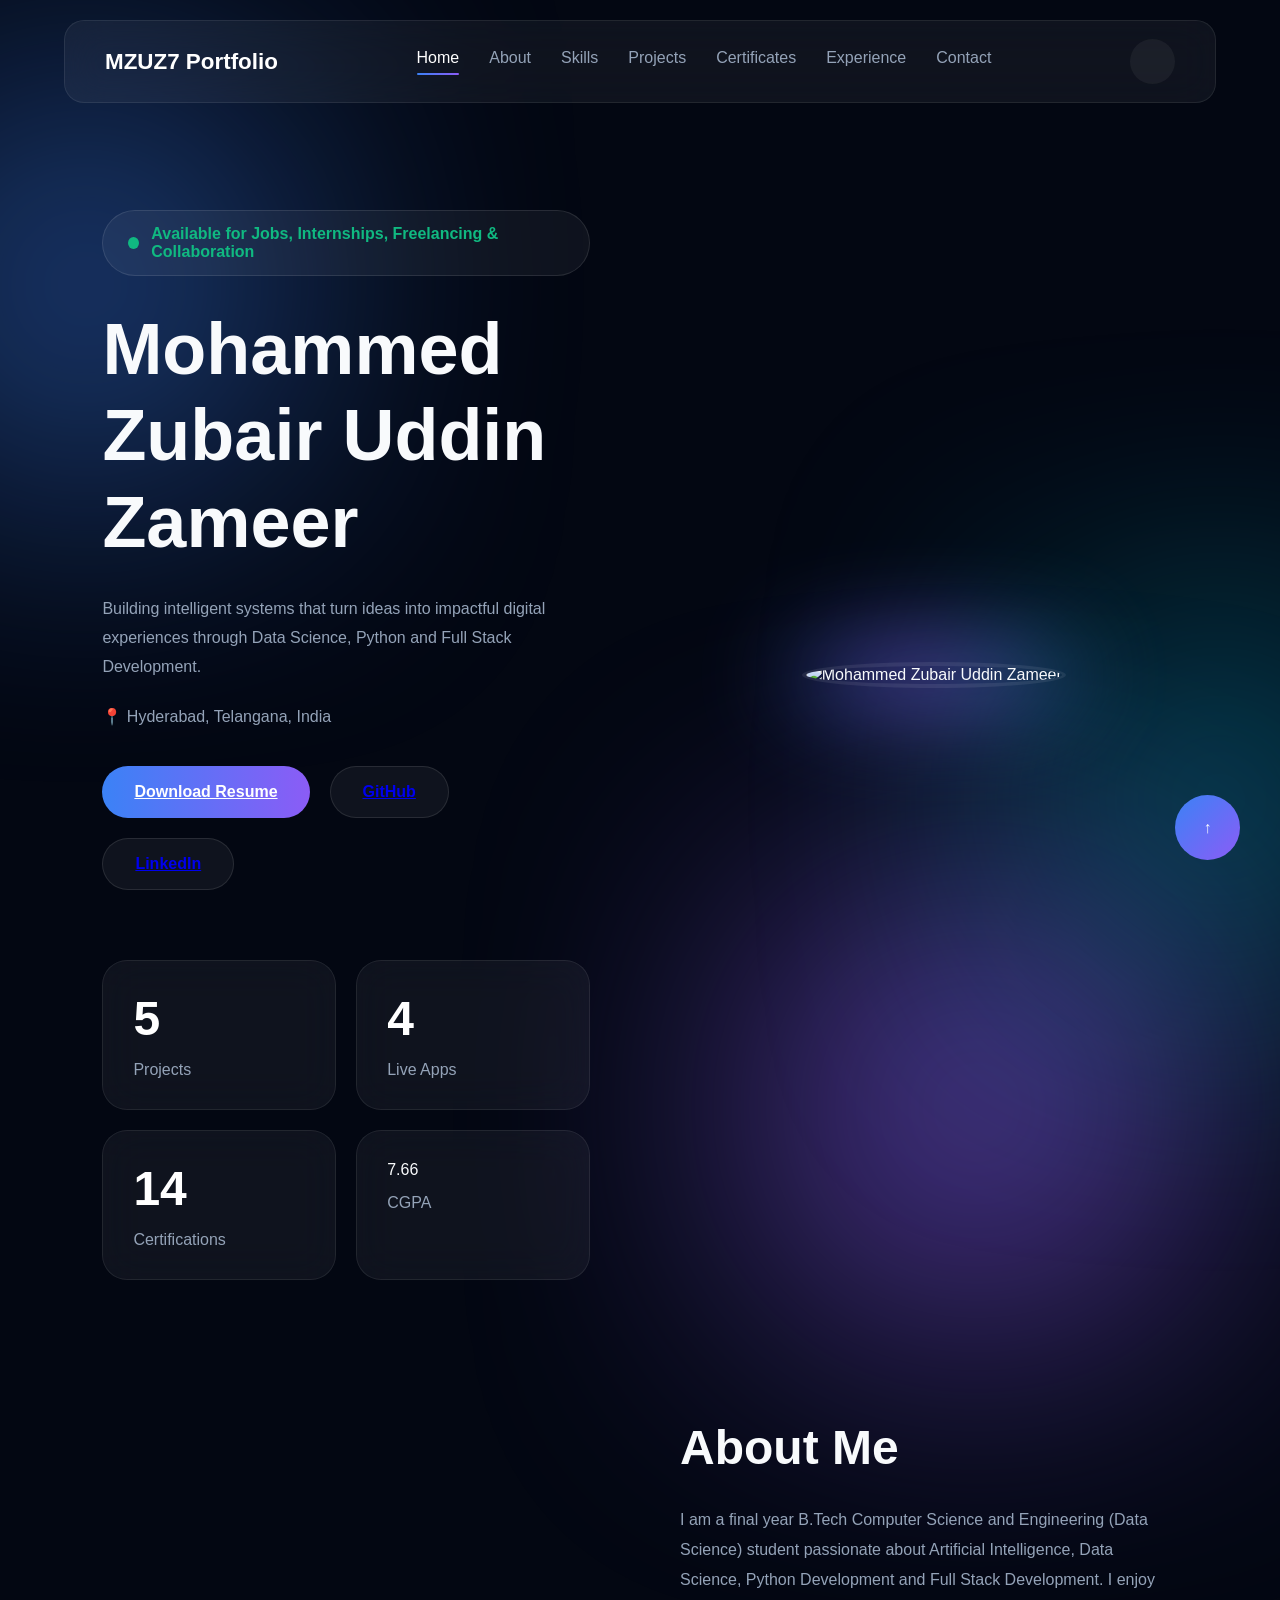
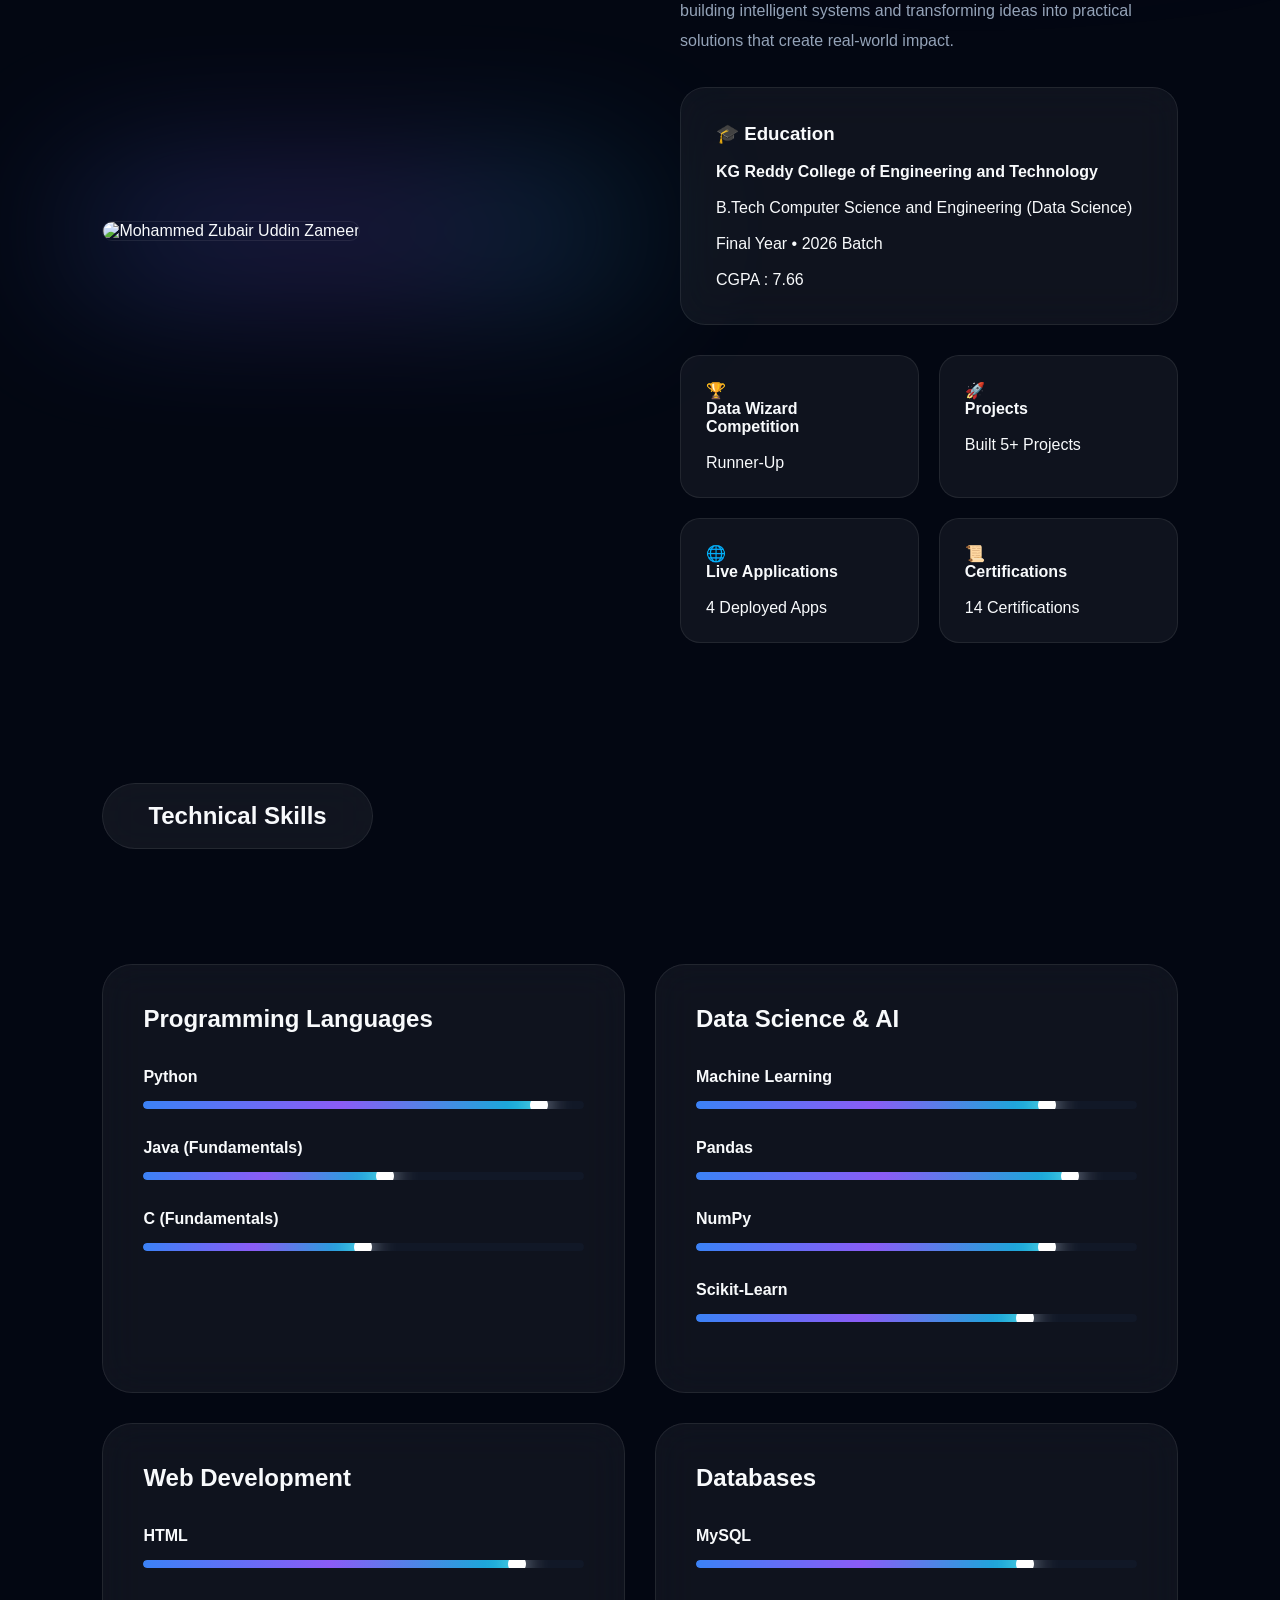
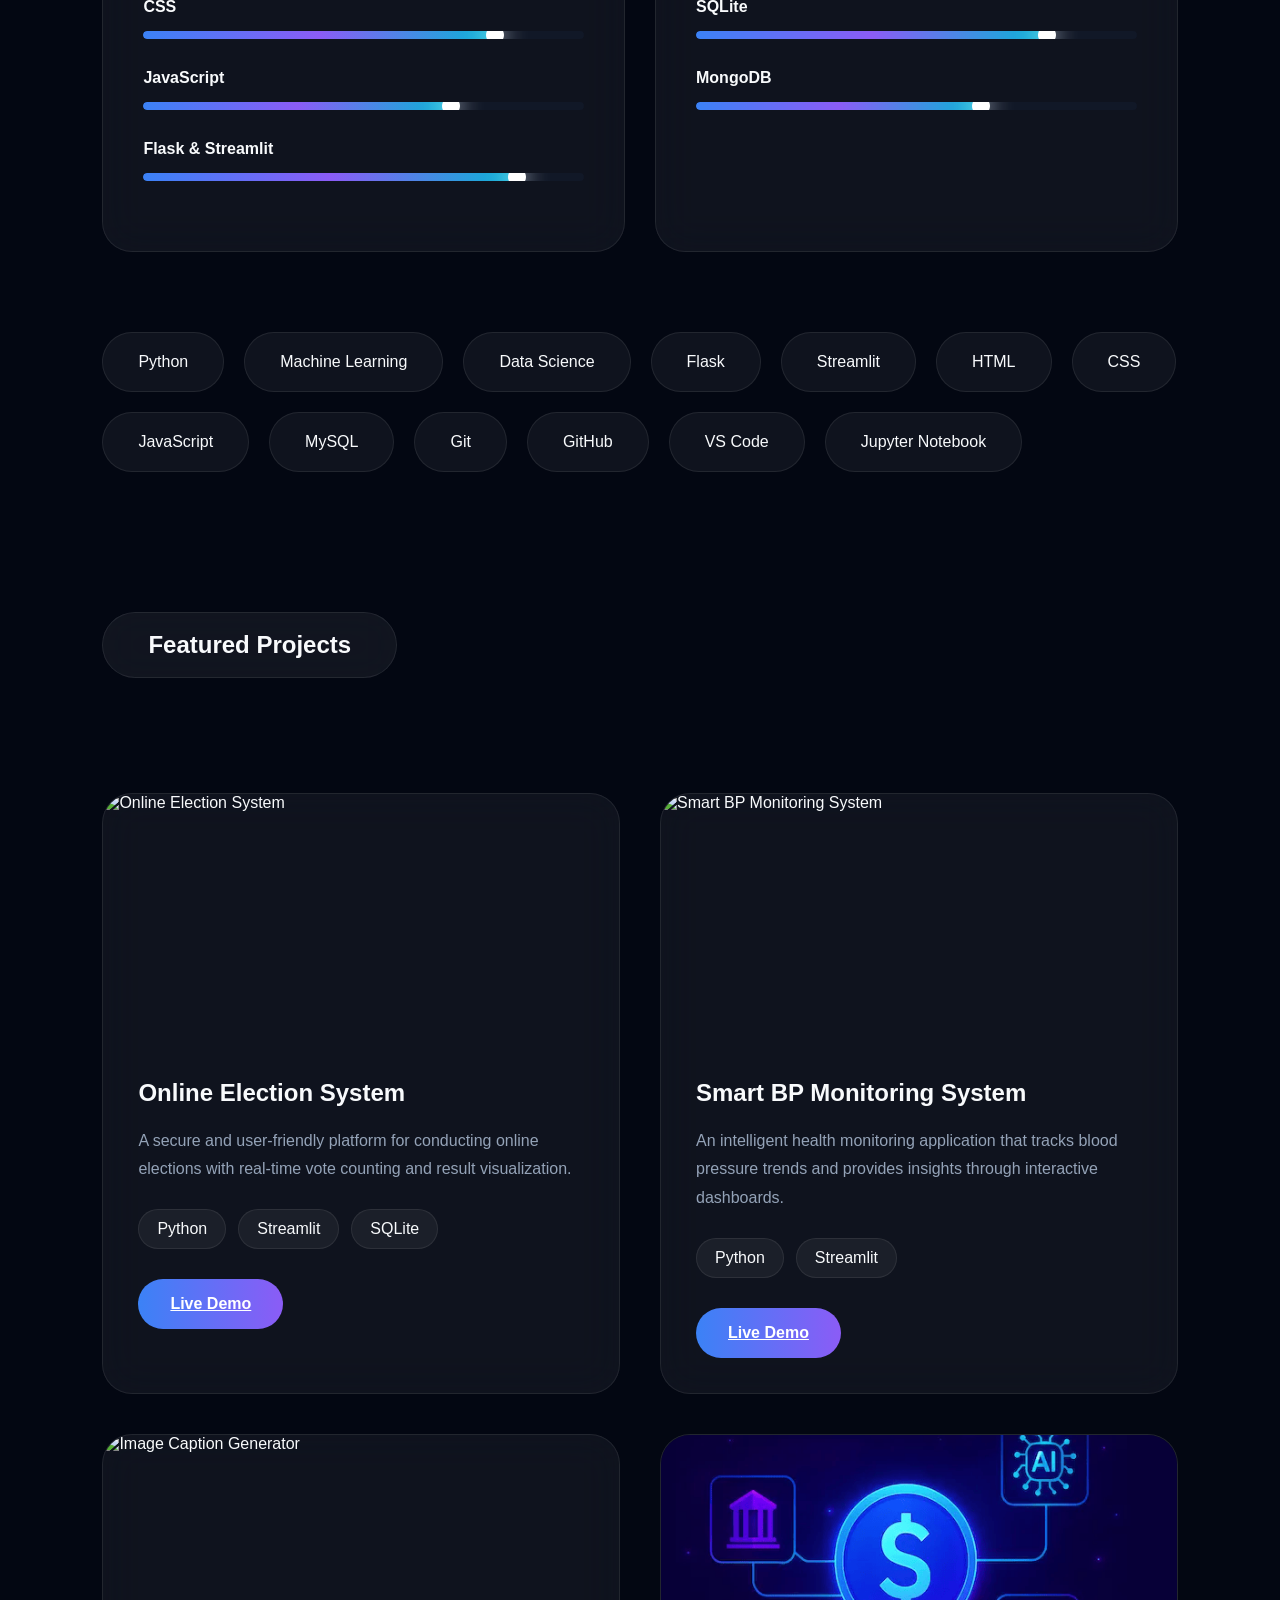
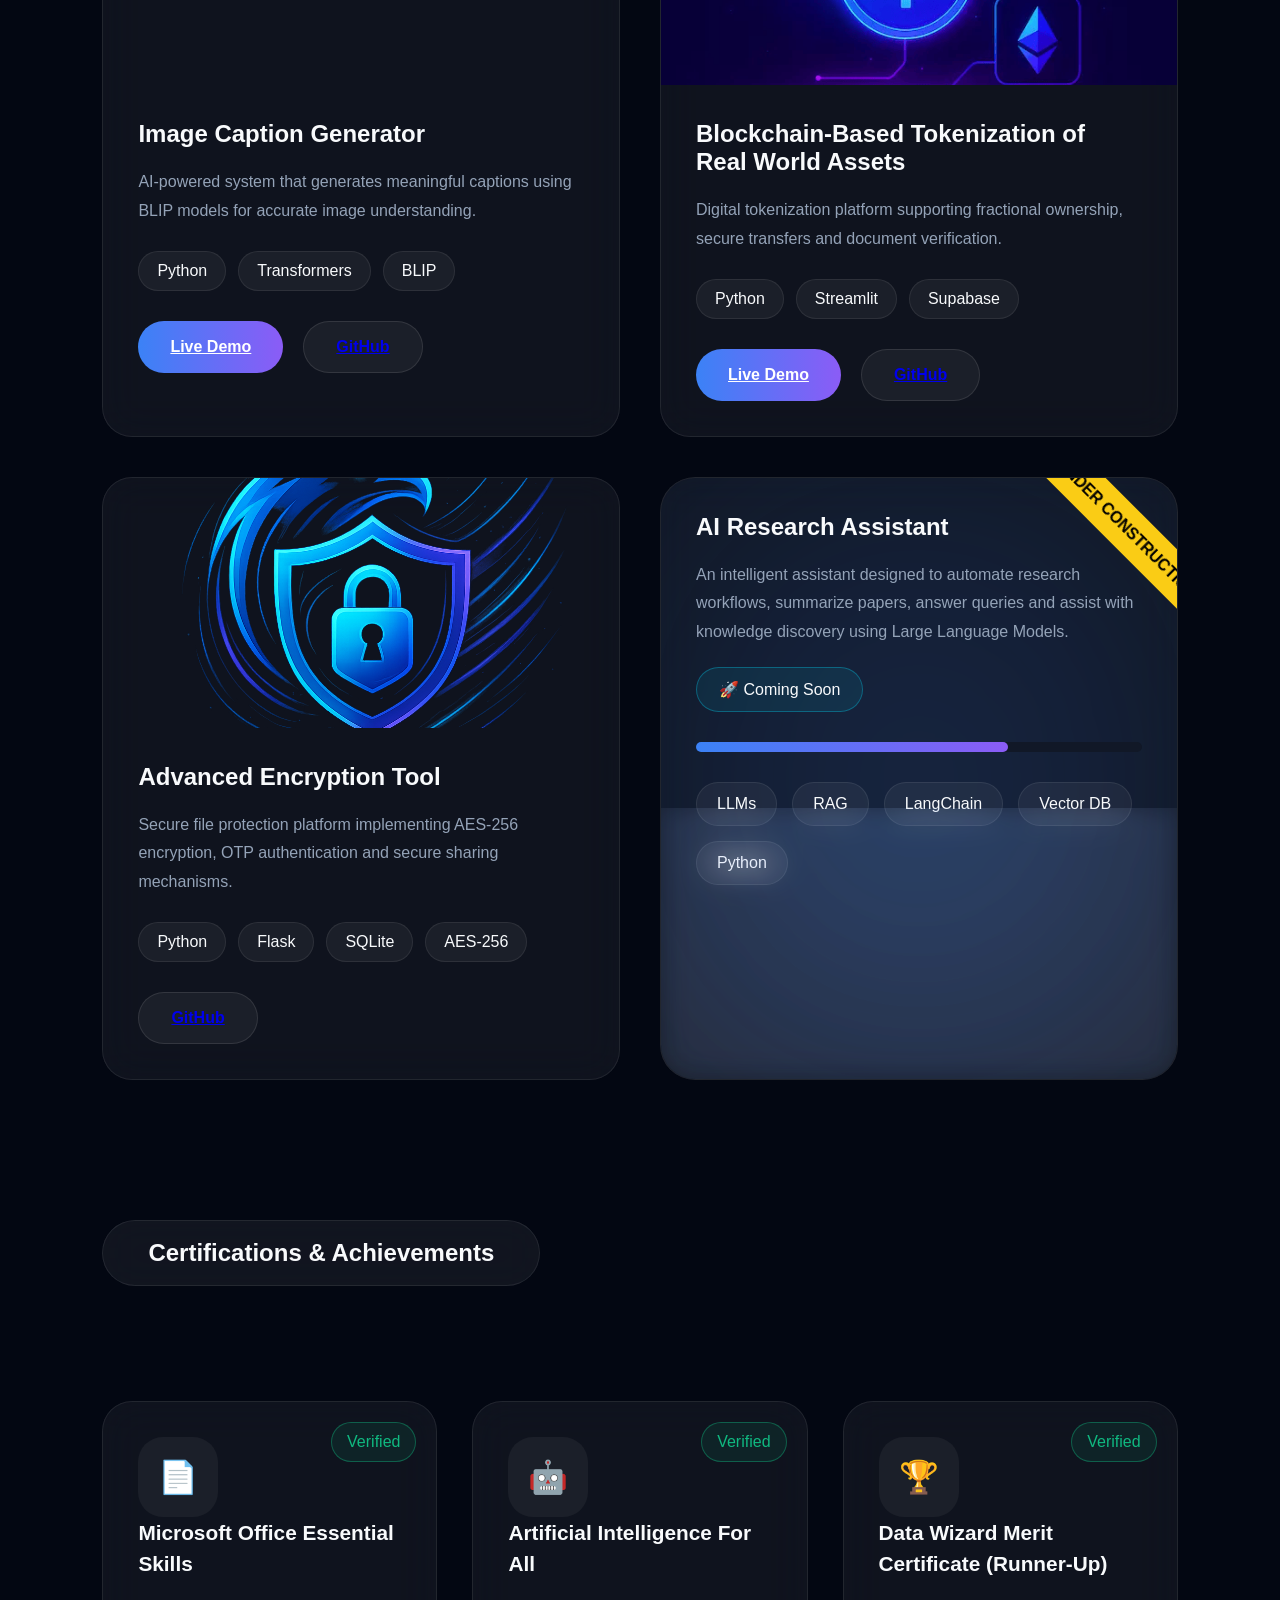
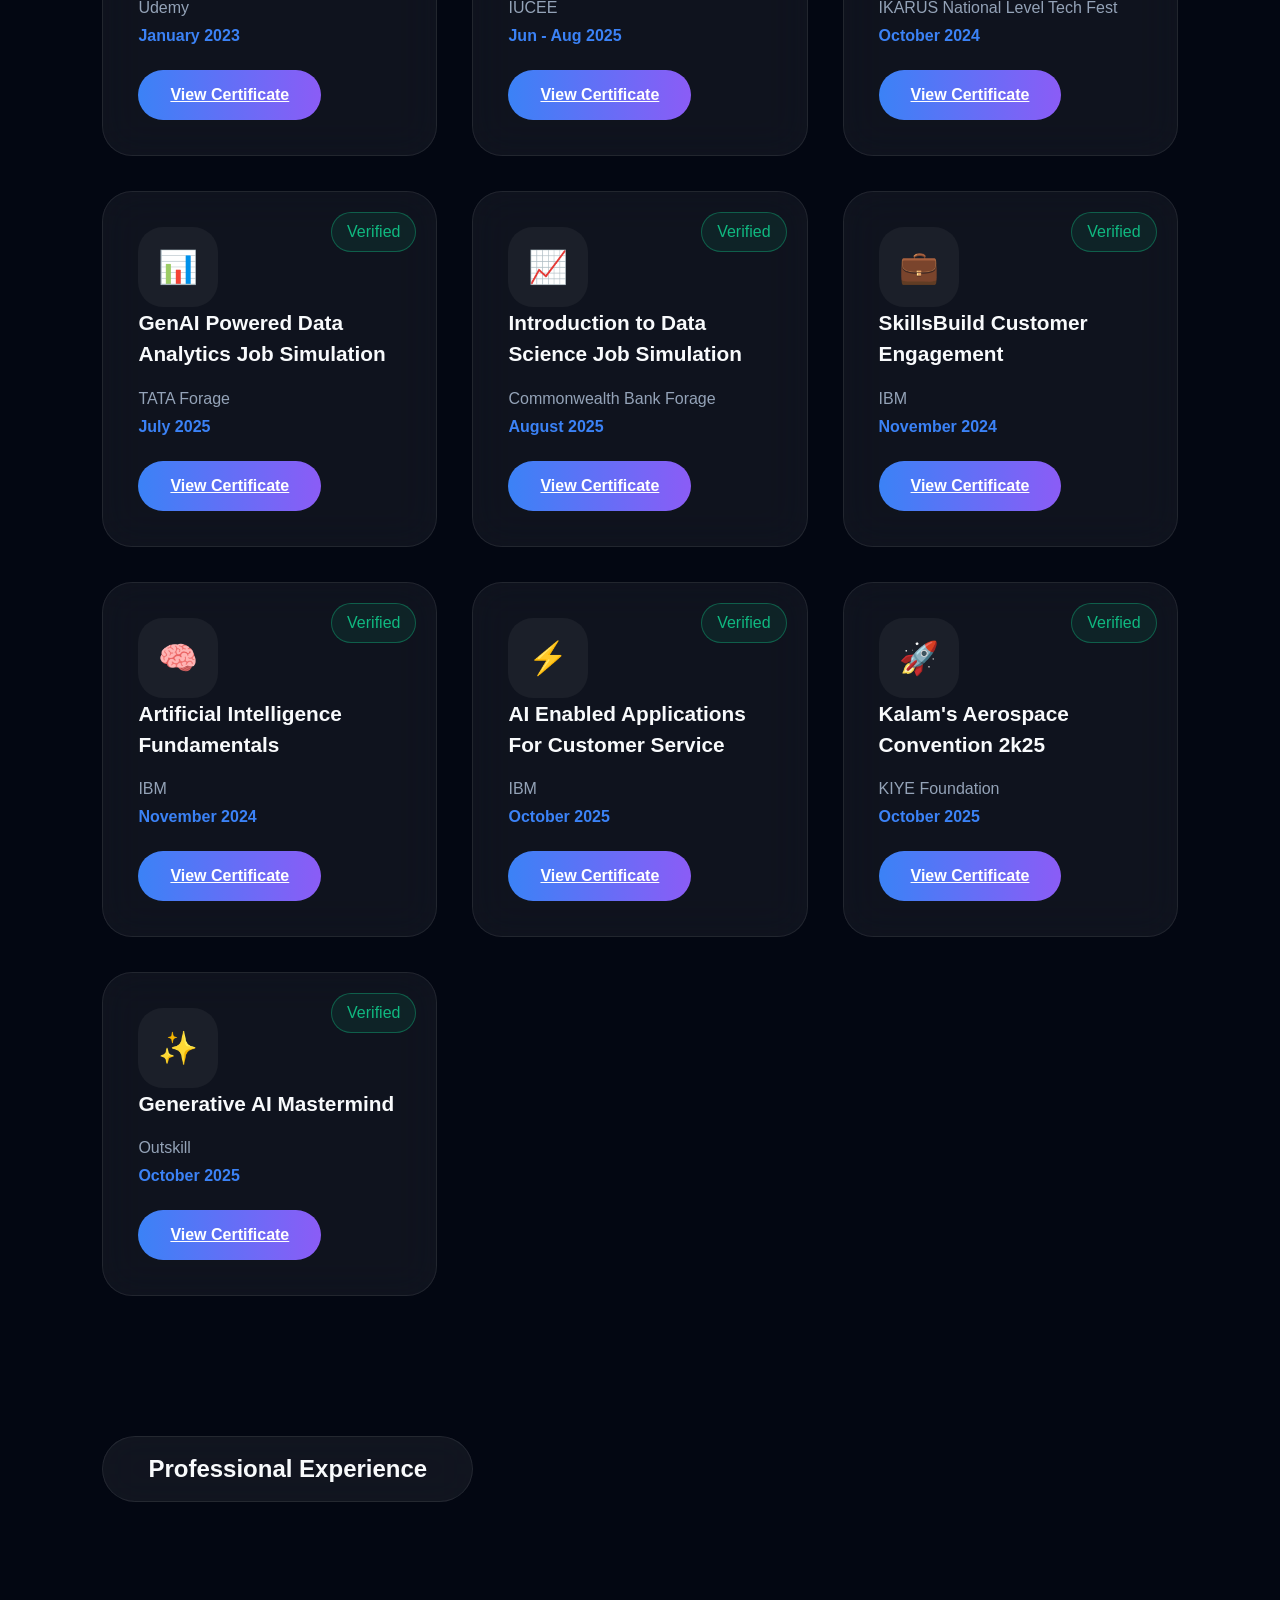
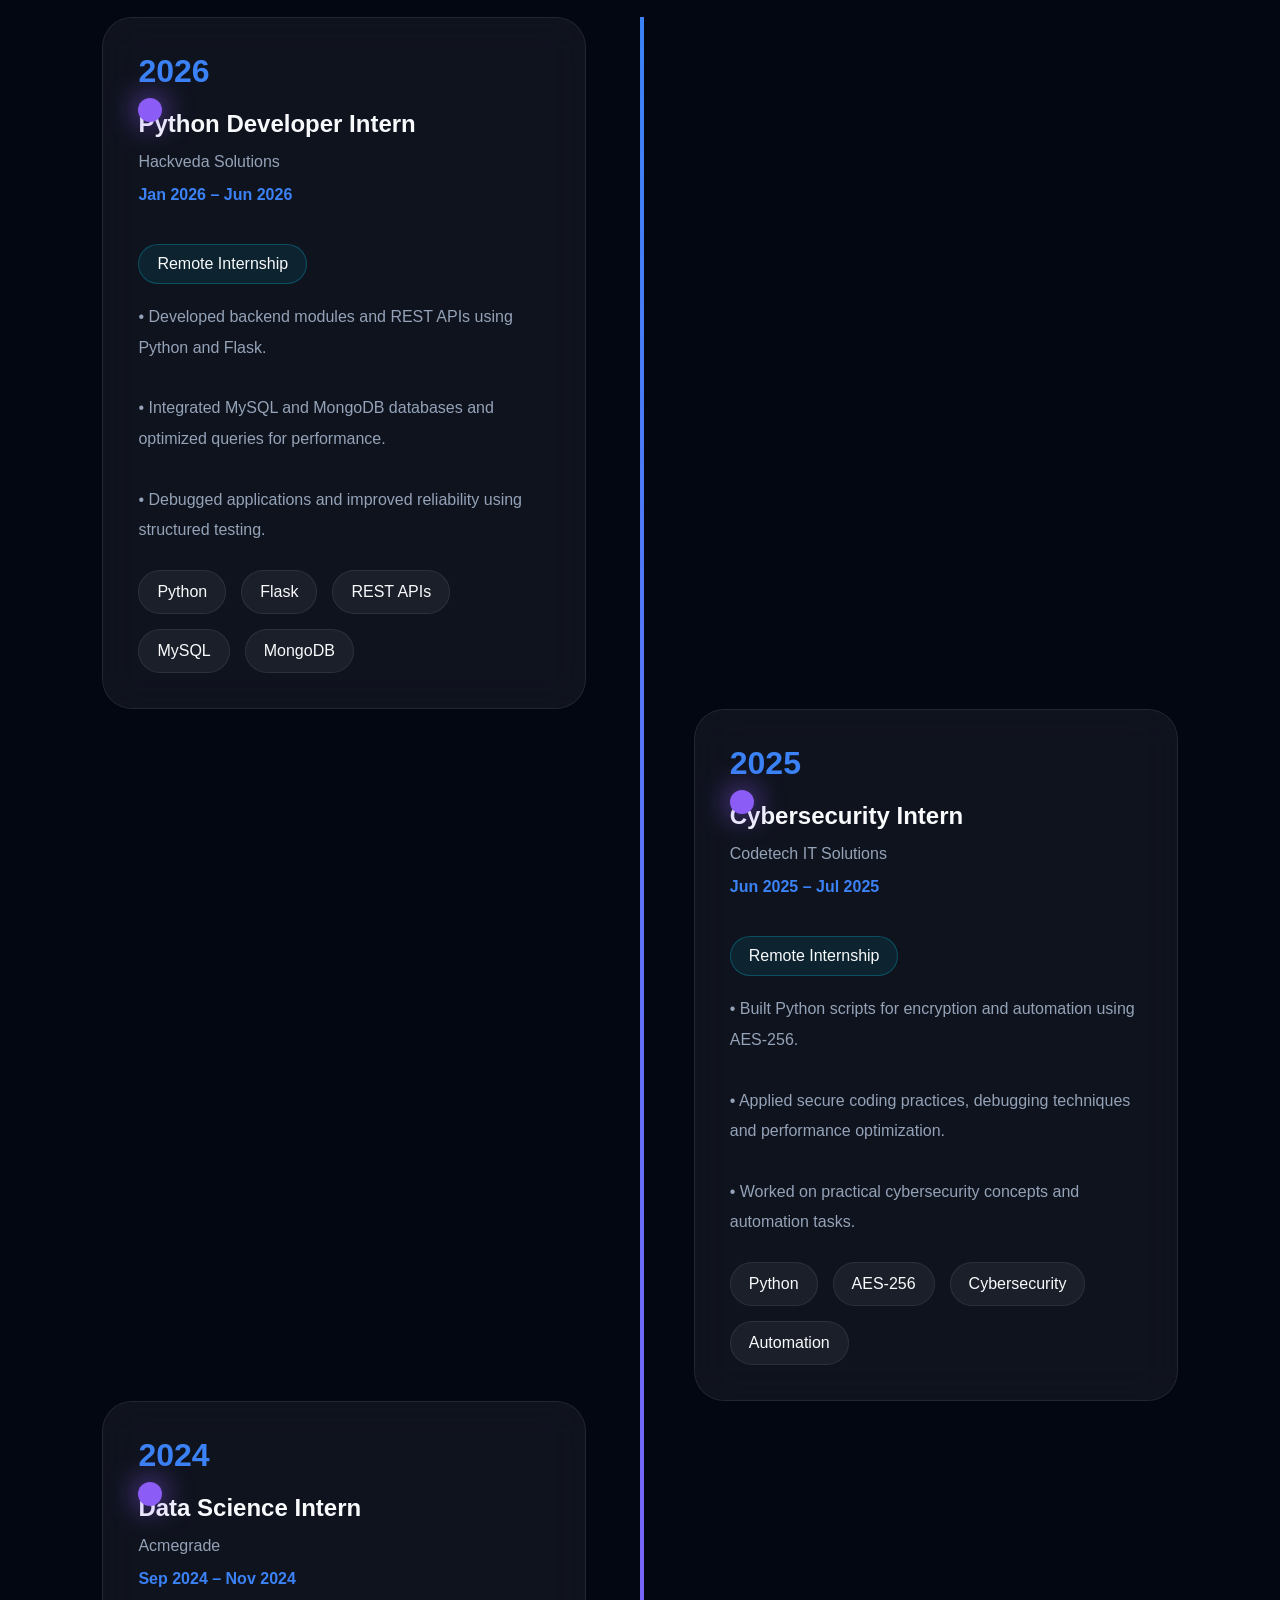
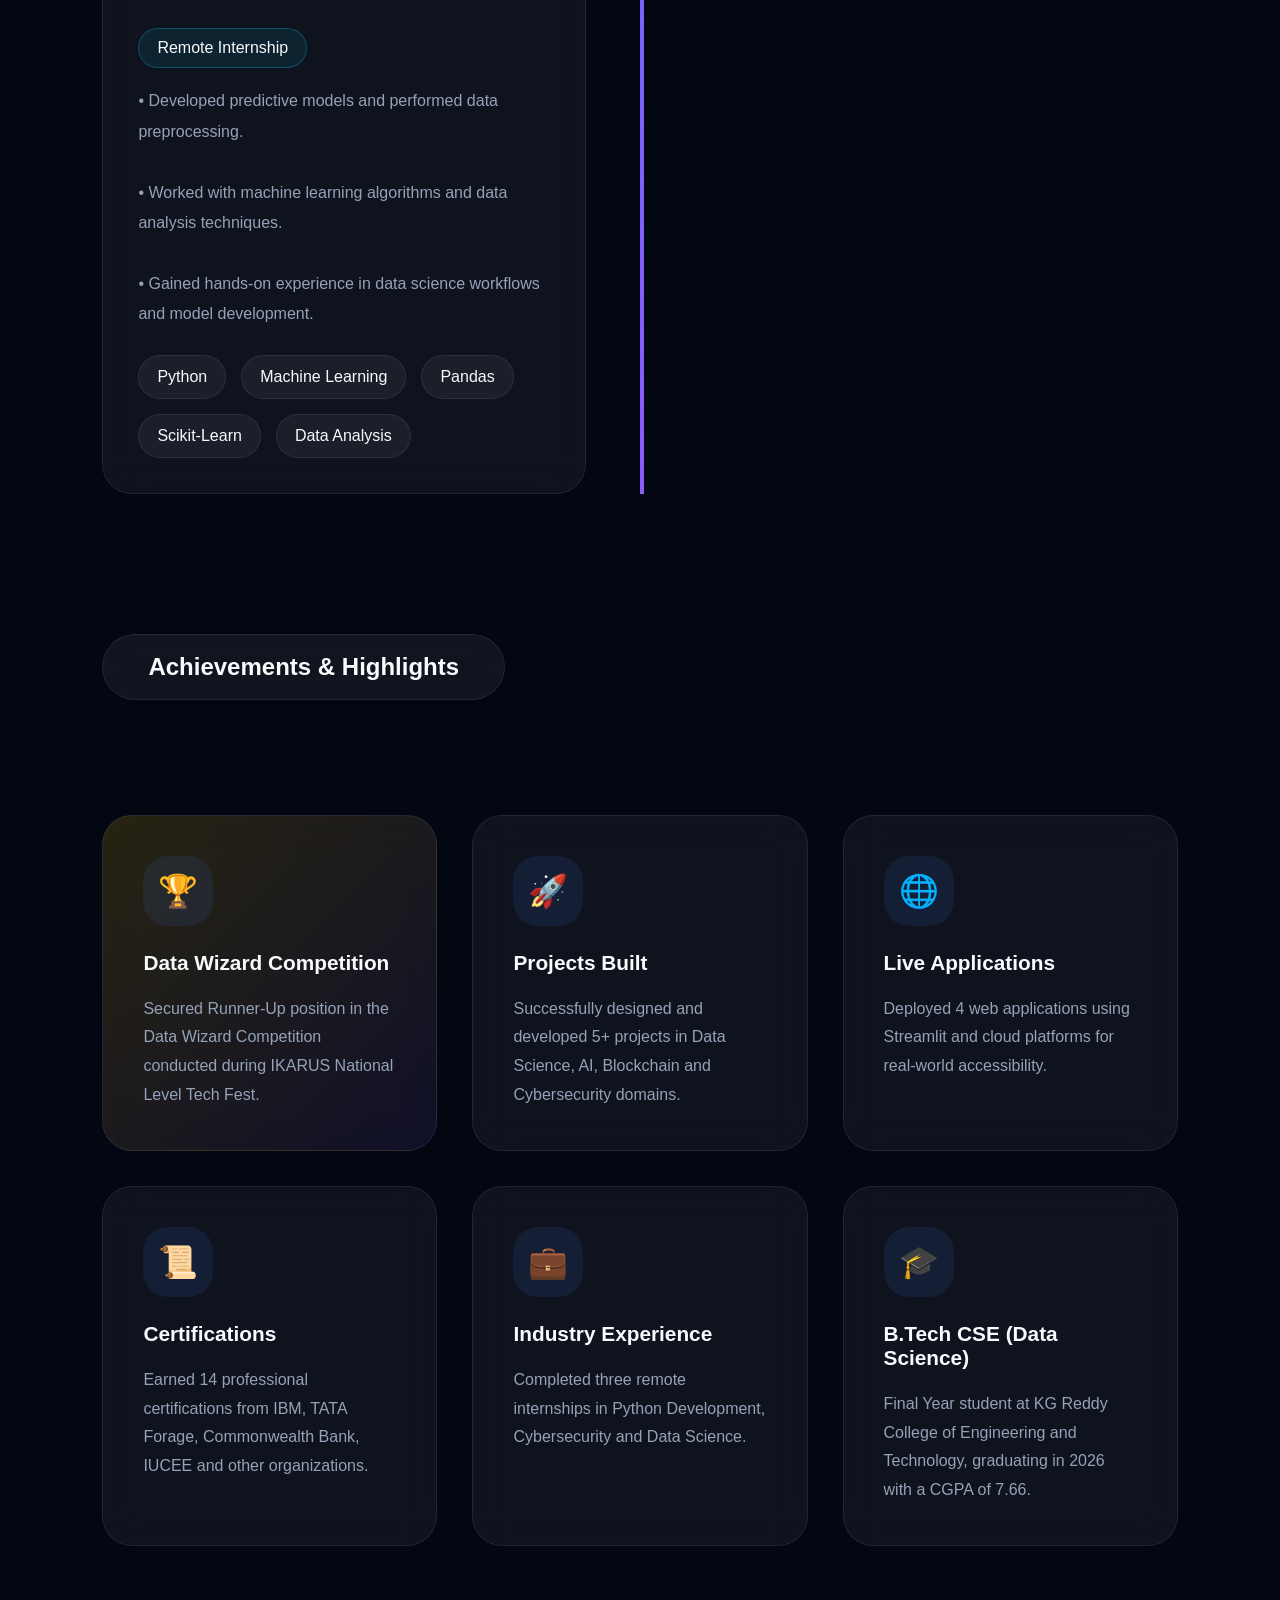
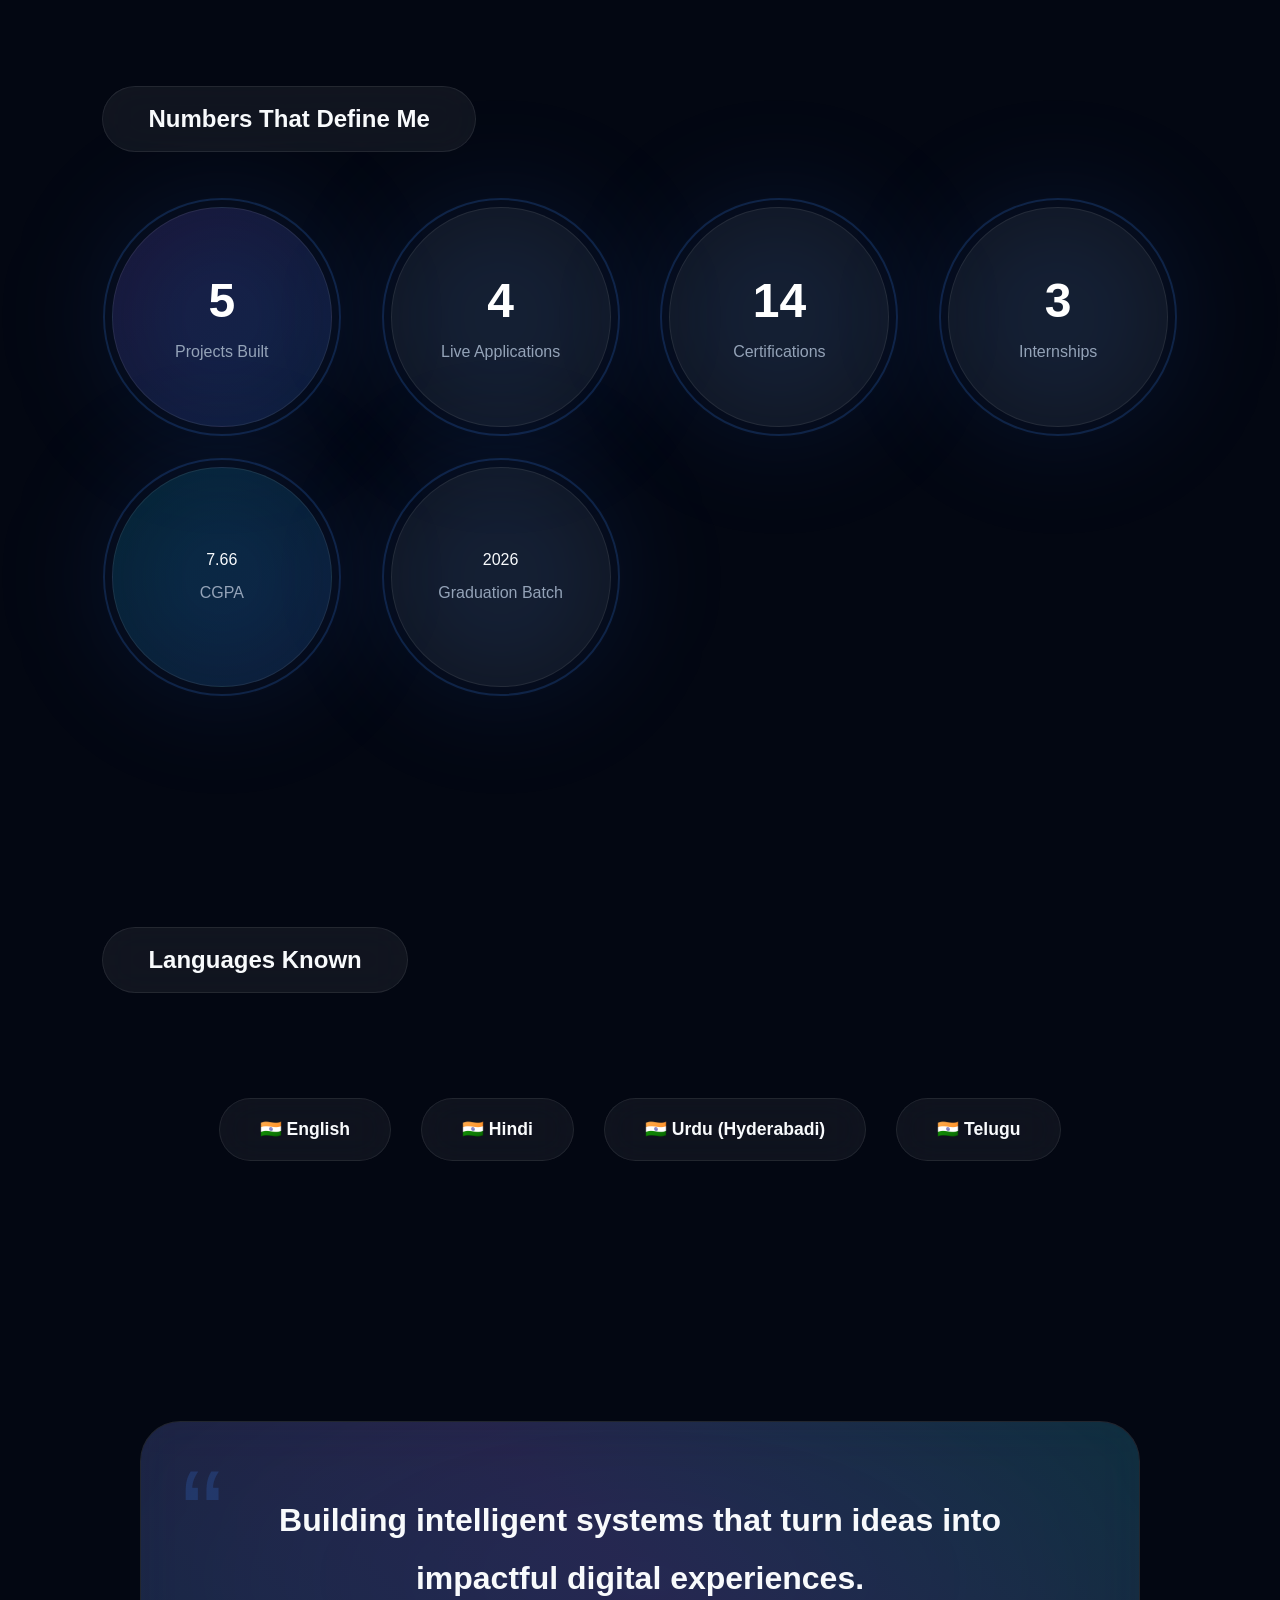
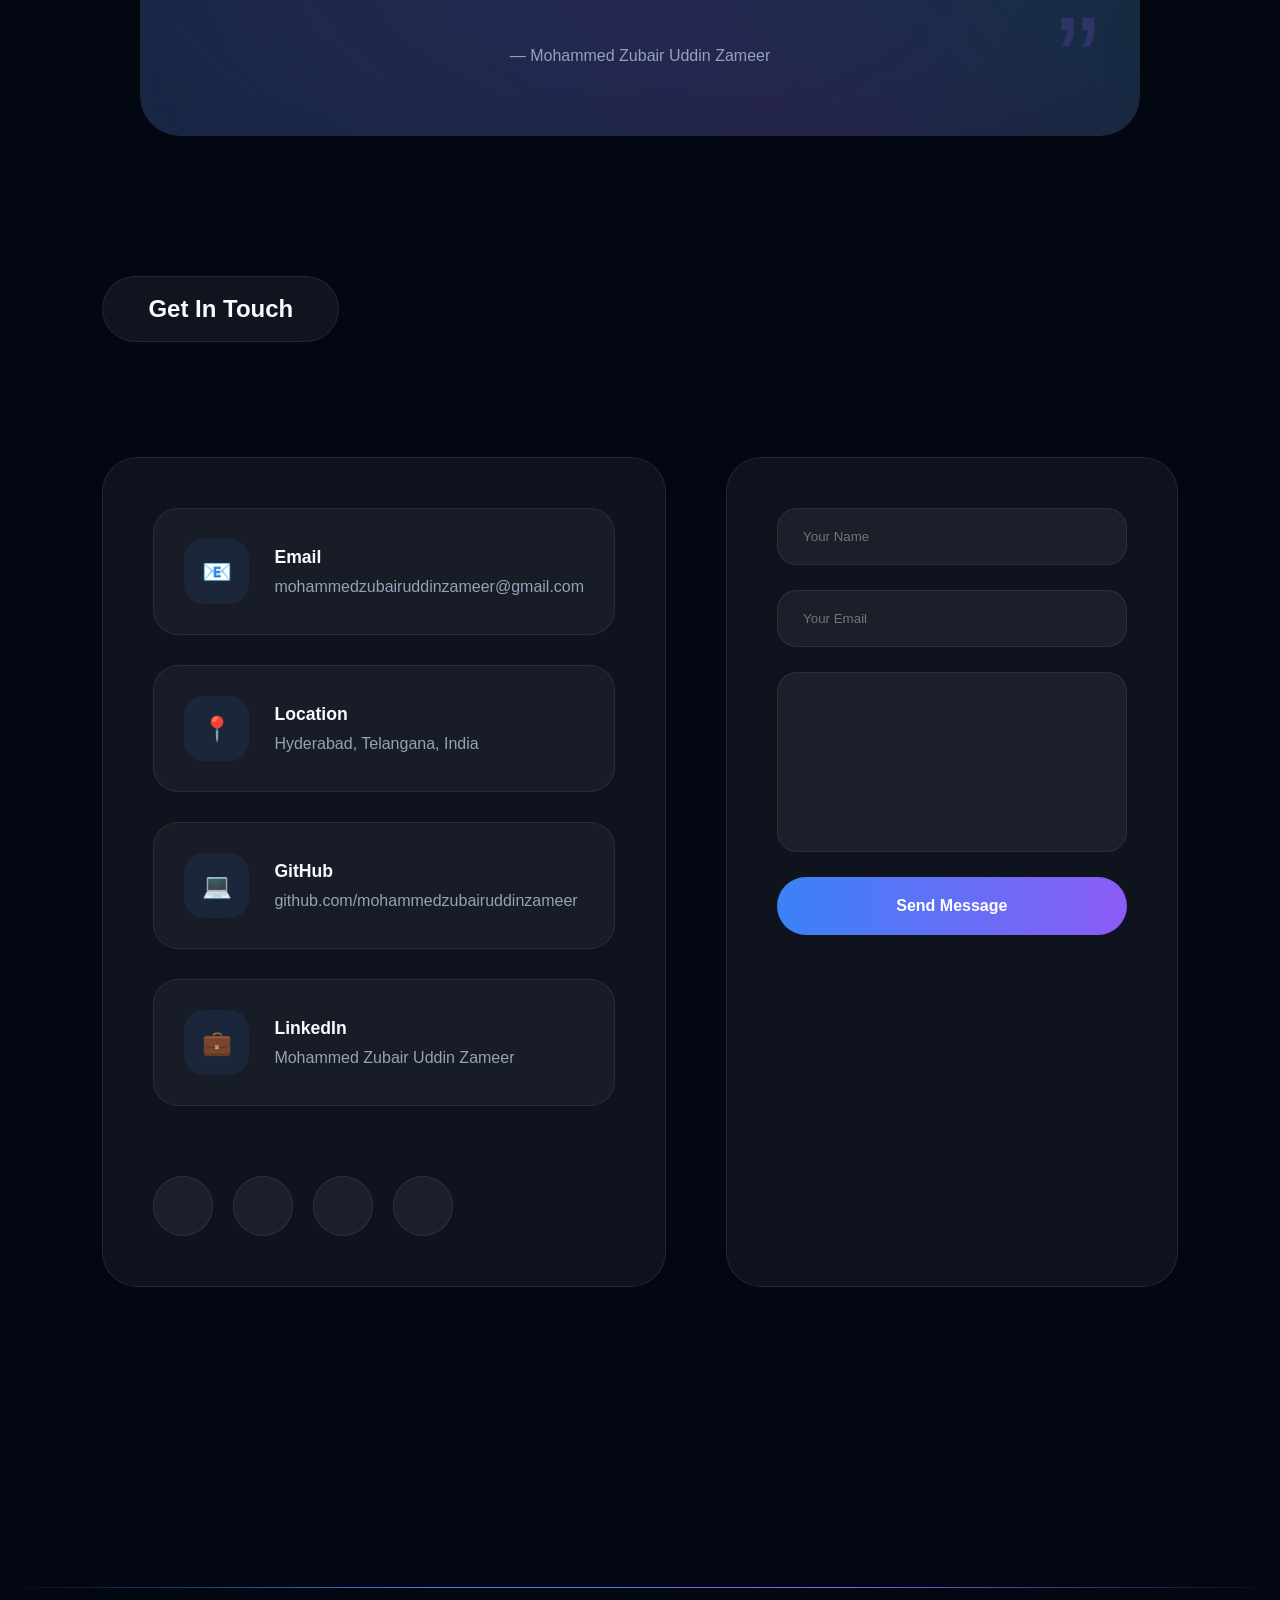
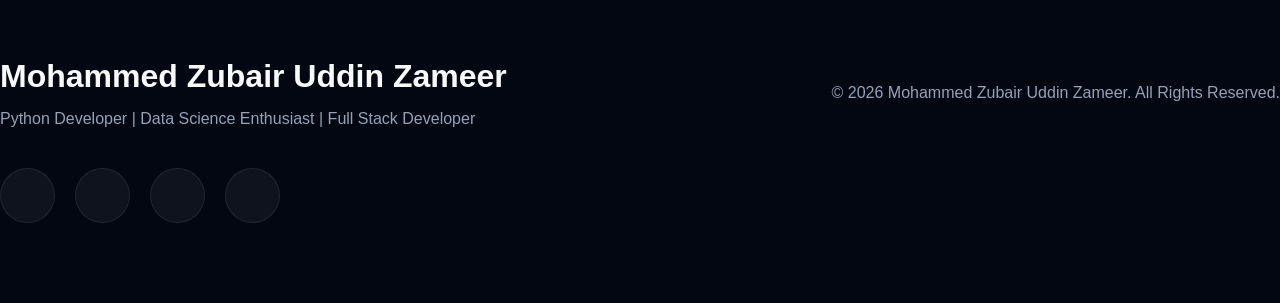
==== commit d6b5fbc8: "Update print statement from 'Hello' to 'Goodbye'" ====
--- a/index.html
+++ b/index.html
@@ -2569,7 +2569,7 @@
 
 <form
 
-action="https://formspree.io/f/YOUR_FORM_ID"
+action="https://formspree.io/f/xlgkkqod"
 
 method="POST"
 
@@ -2619,6 +2619,10 @@
 Send Message
 
 </button>
+<input
+type="hidden"
+name="_next"
+value="https://mohammedzubairuddinzameer.github.io/Portfolio/">
 
 </form>
 
--- a/css/style.css
+++ b/css/style.css
@@ -21,5 +21,5 @@
 @import url("contact.css");
 @import url("footer.css");
 @import url("animations.css");
+@import url("responsive.css");
 @import url("theme.css");
-@import url("responsive.css");
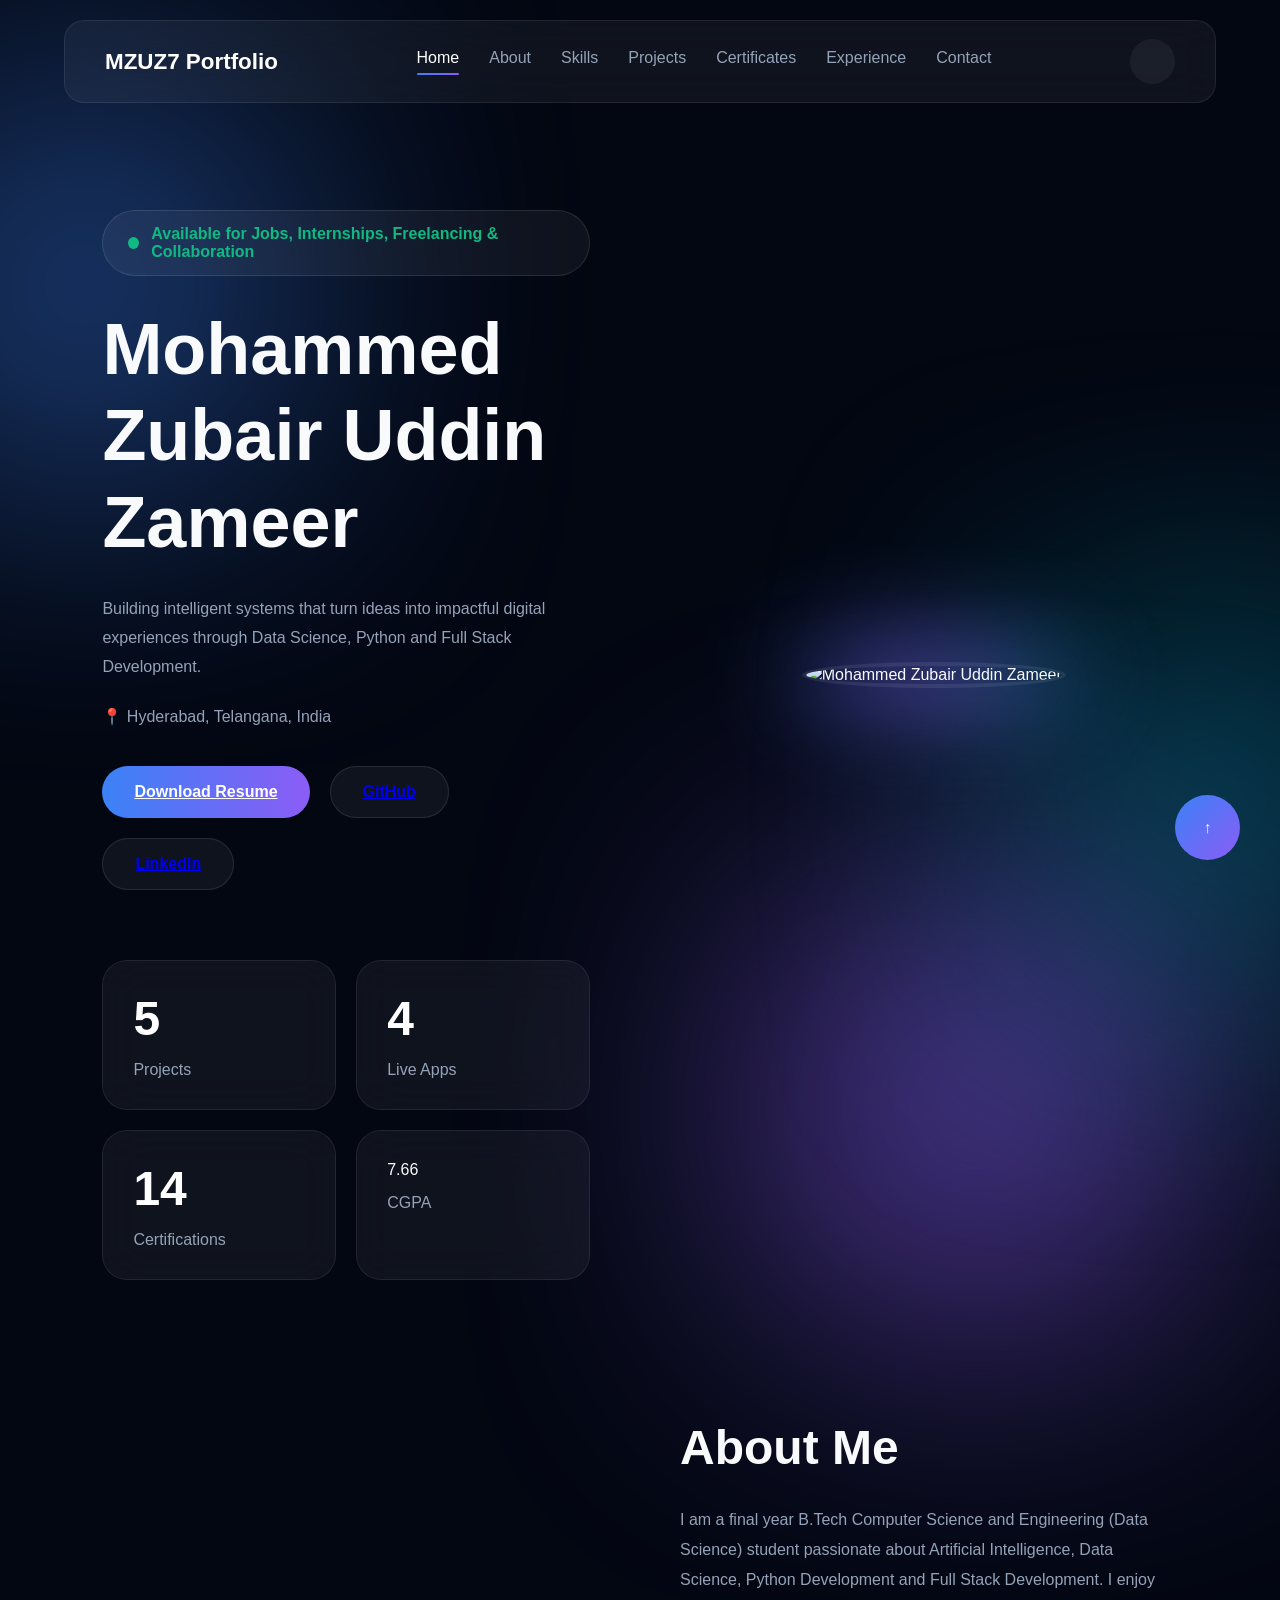
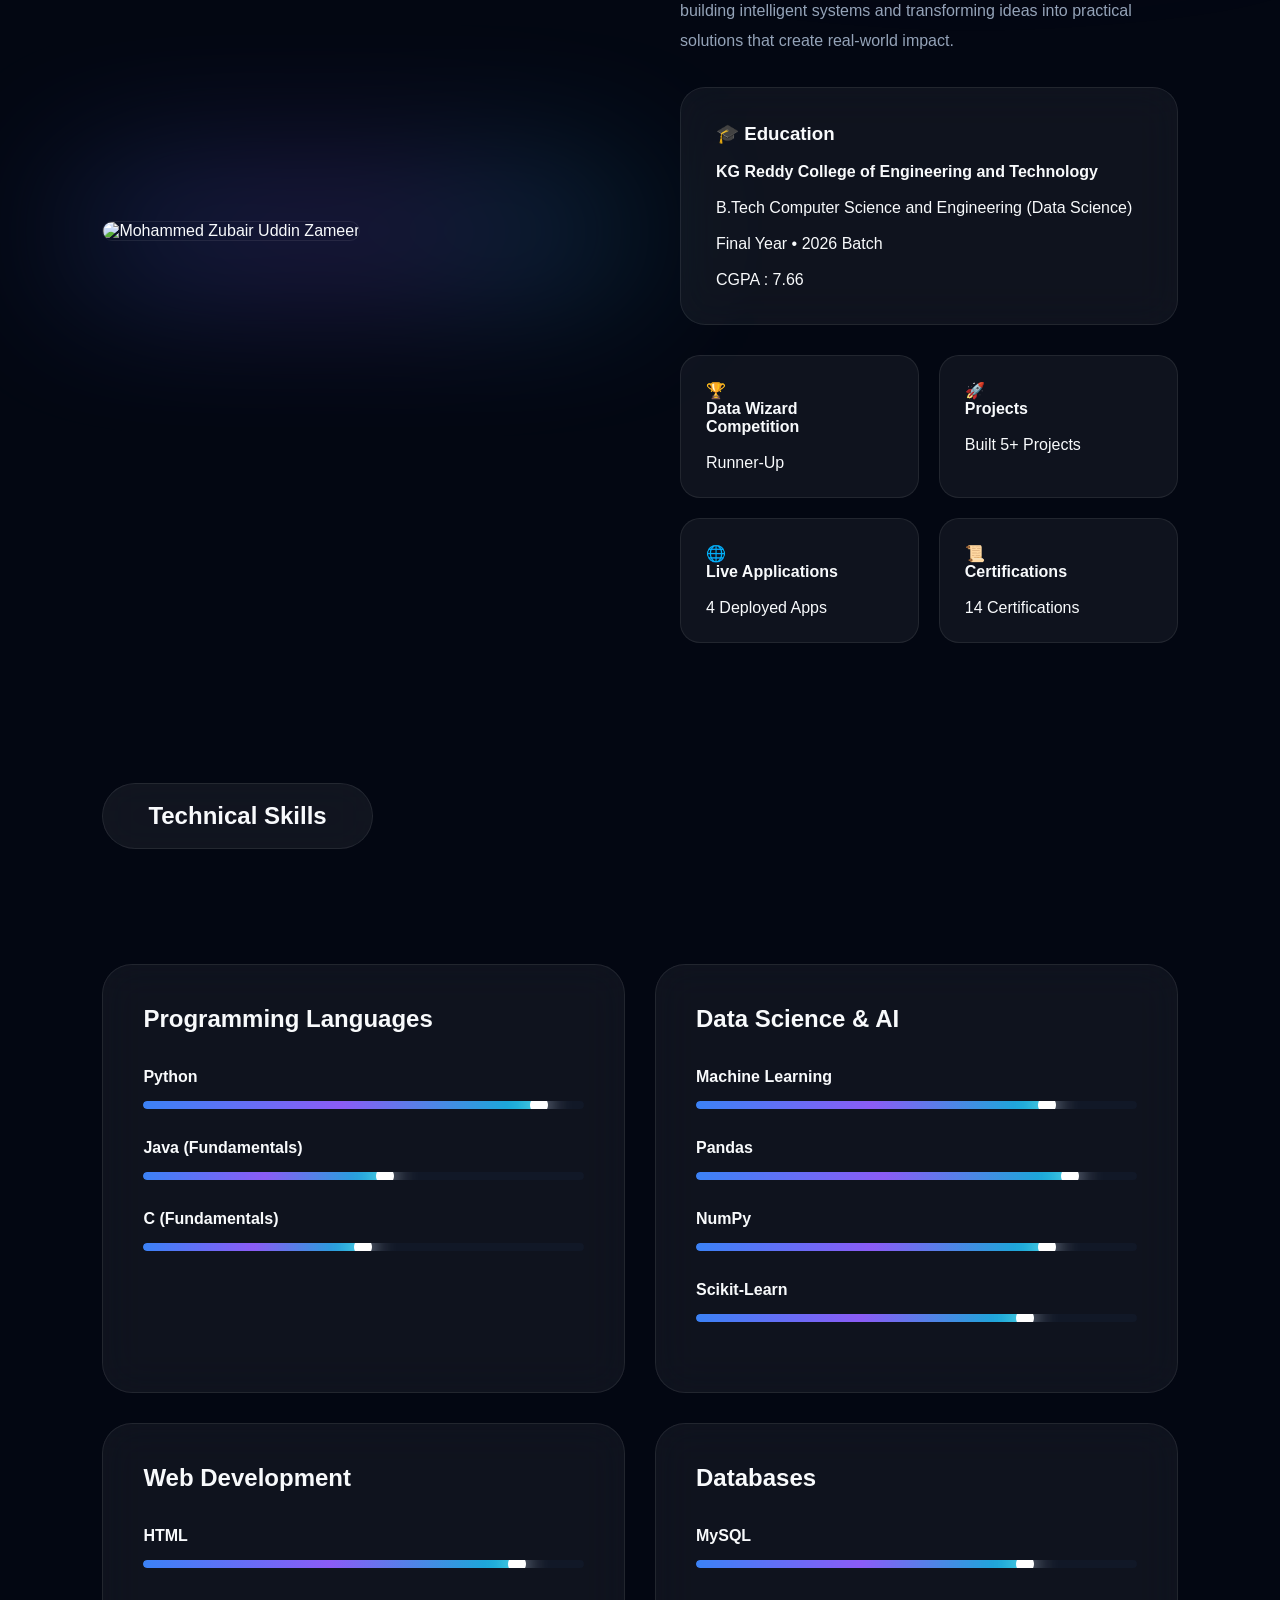
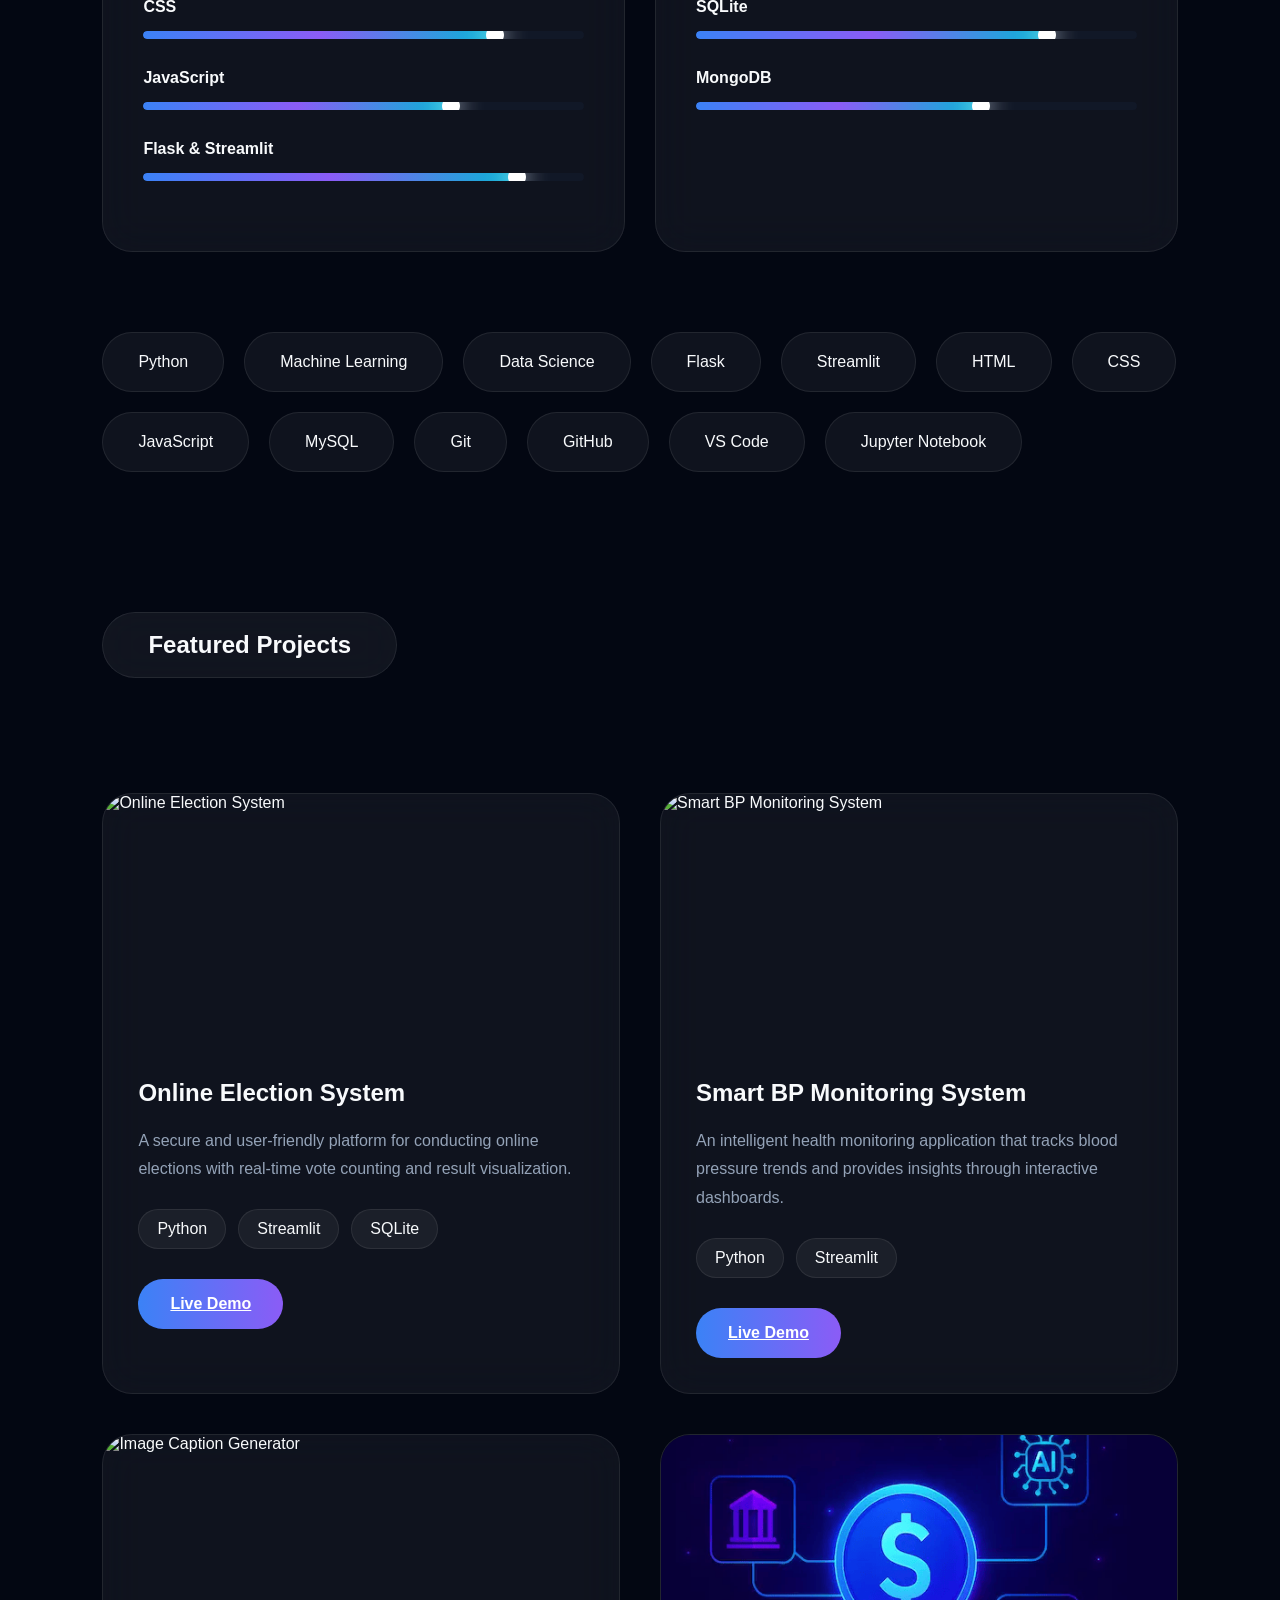
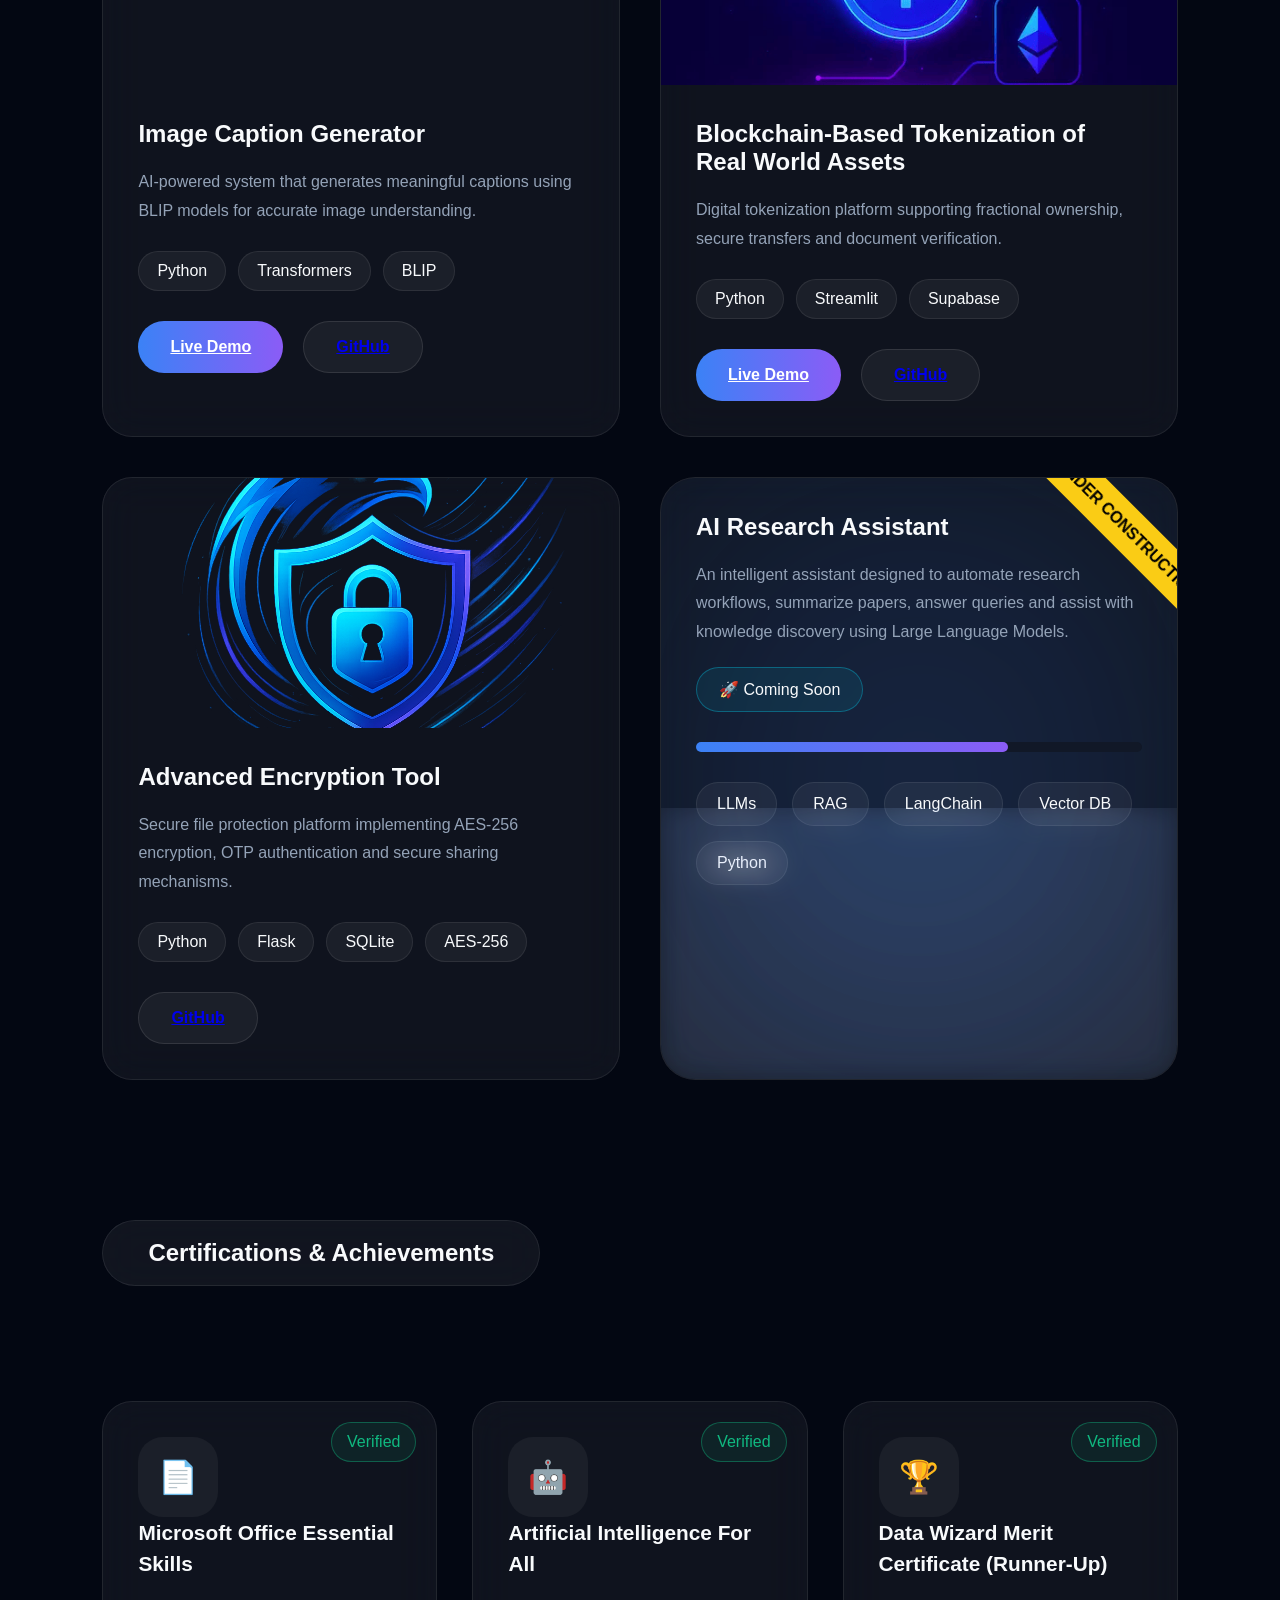
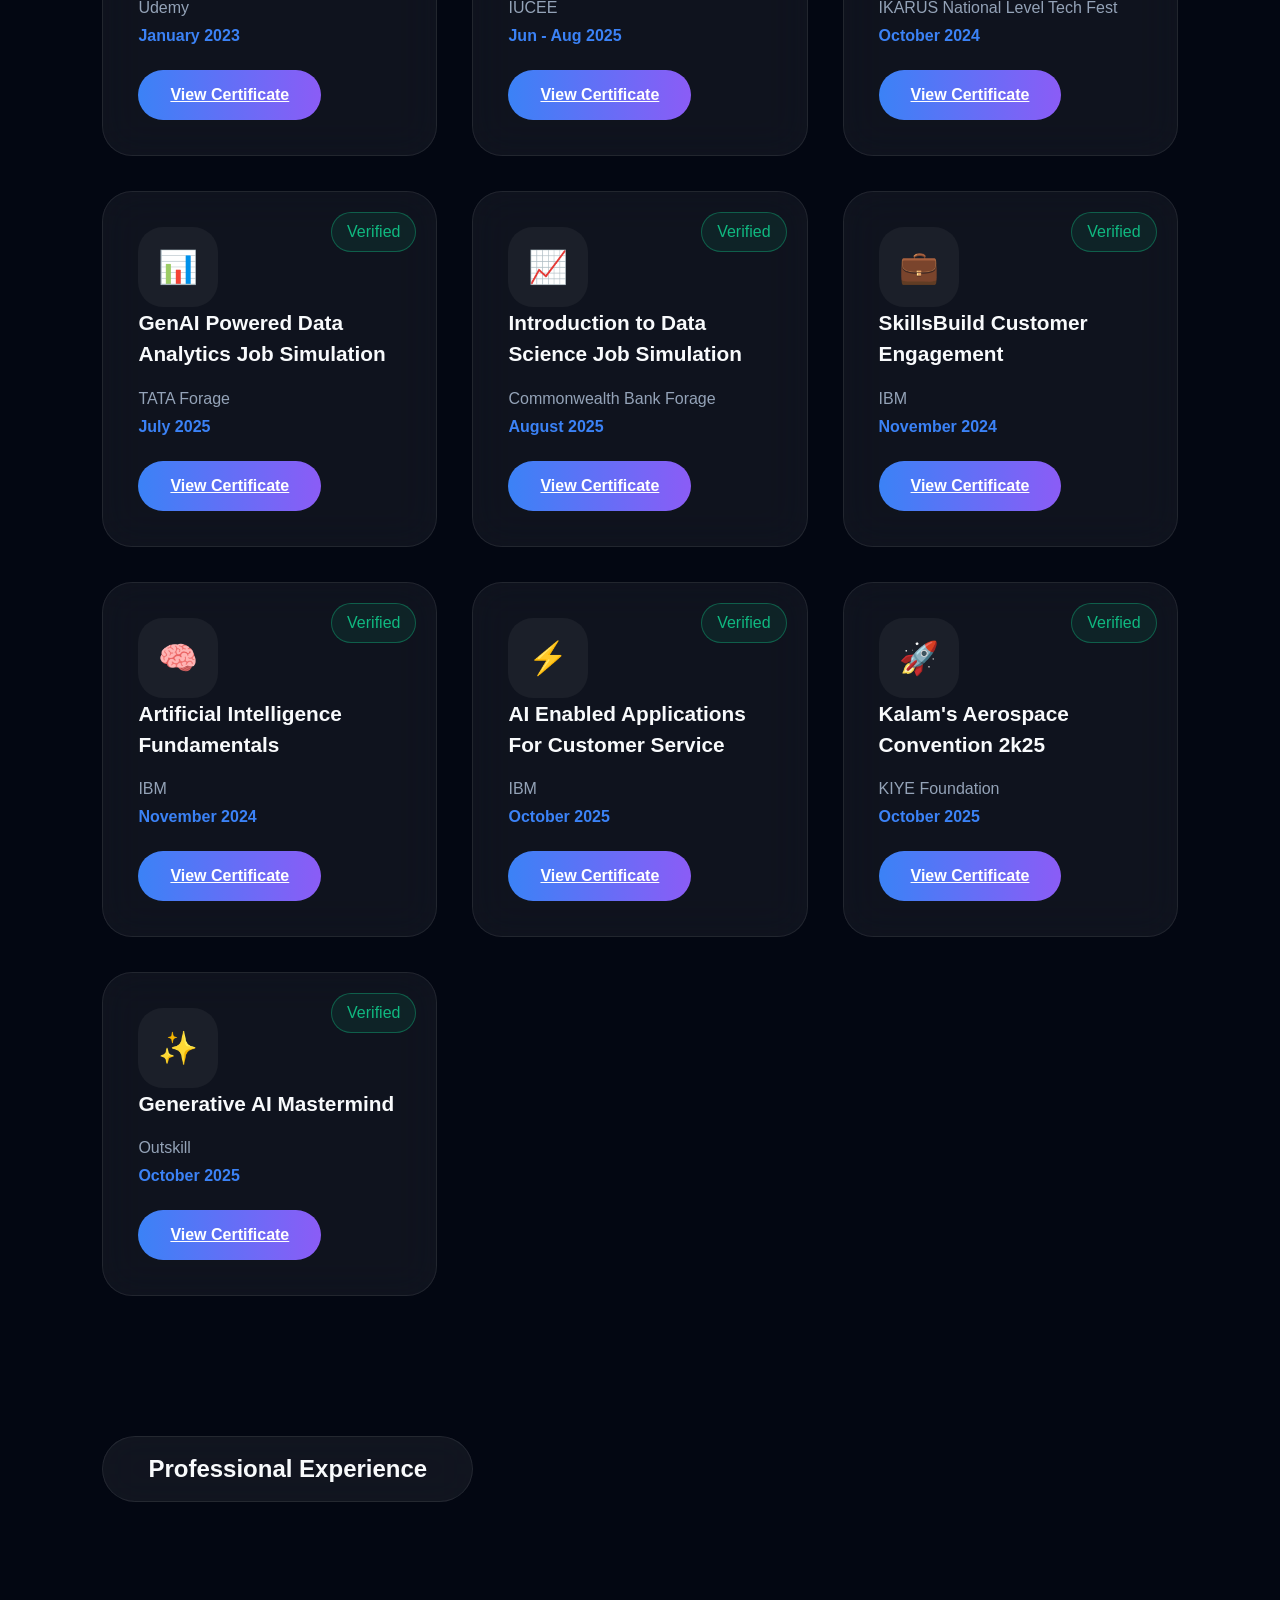
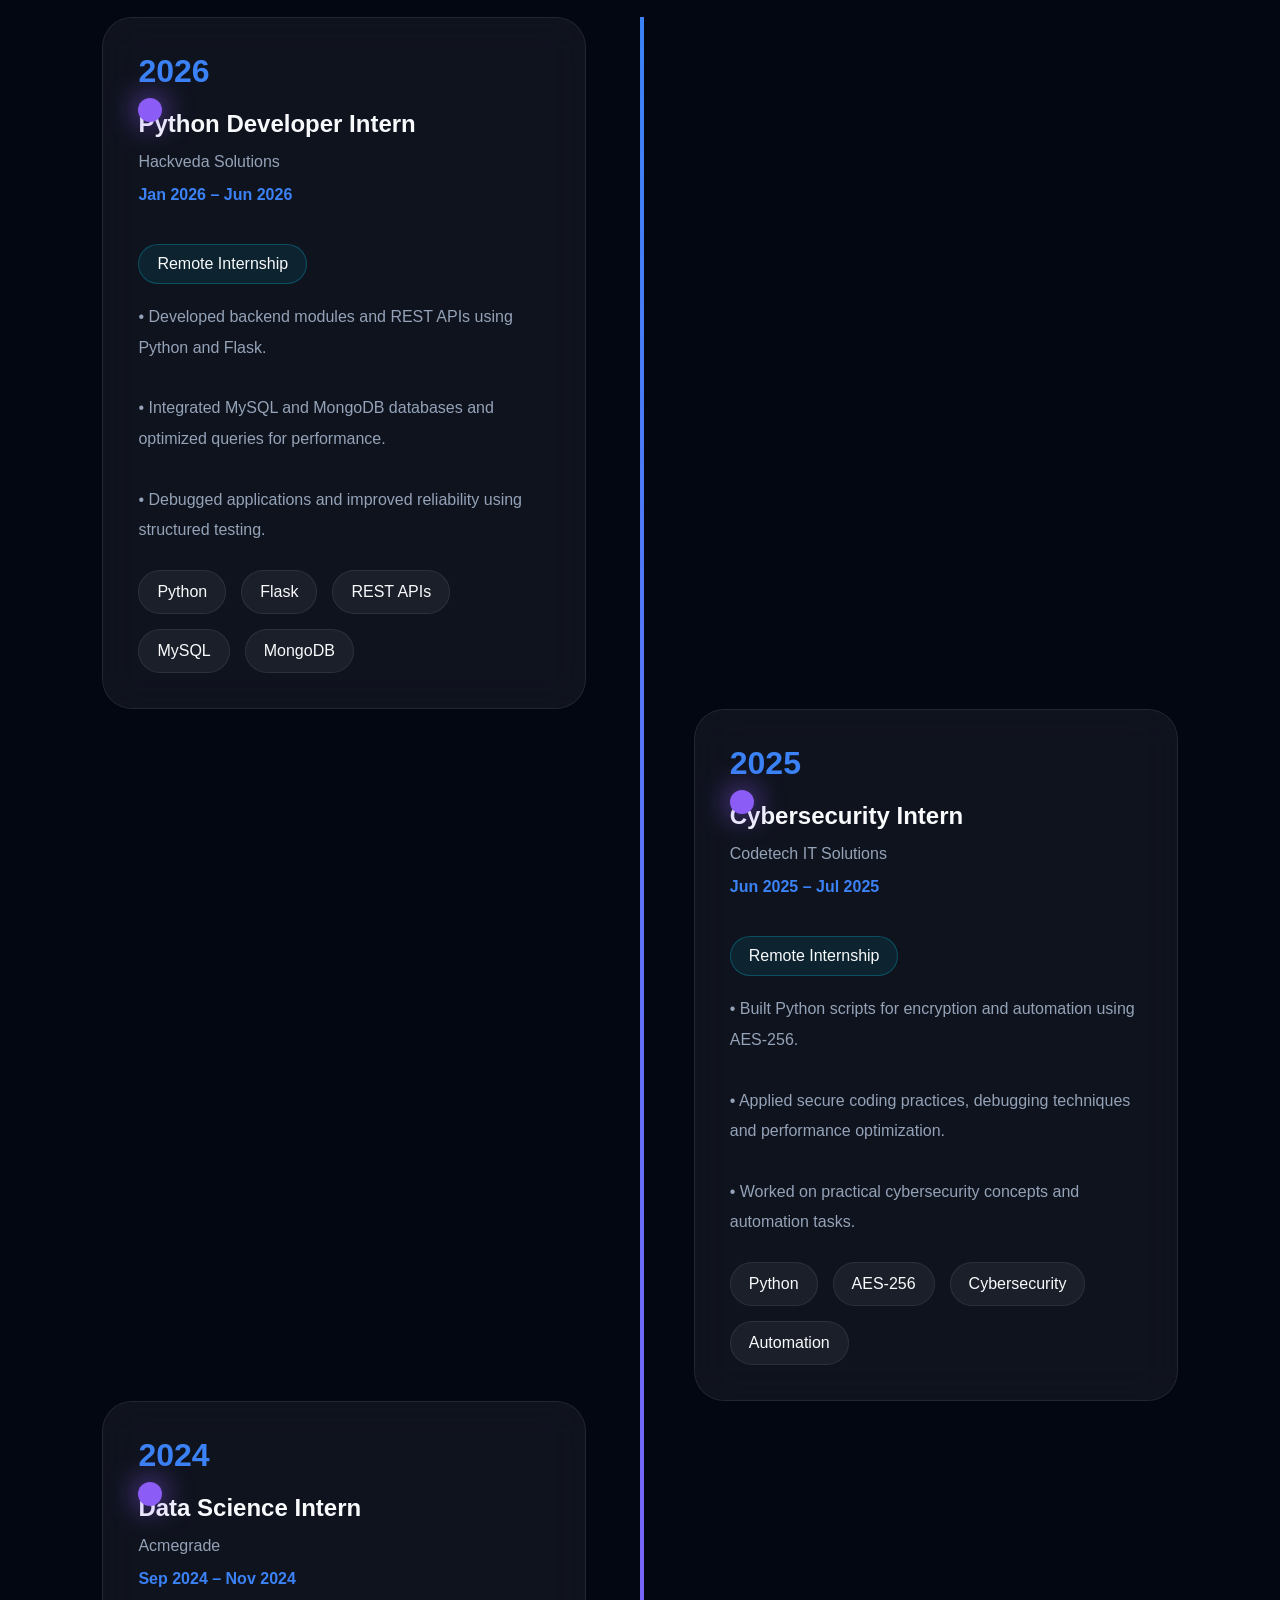
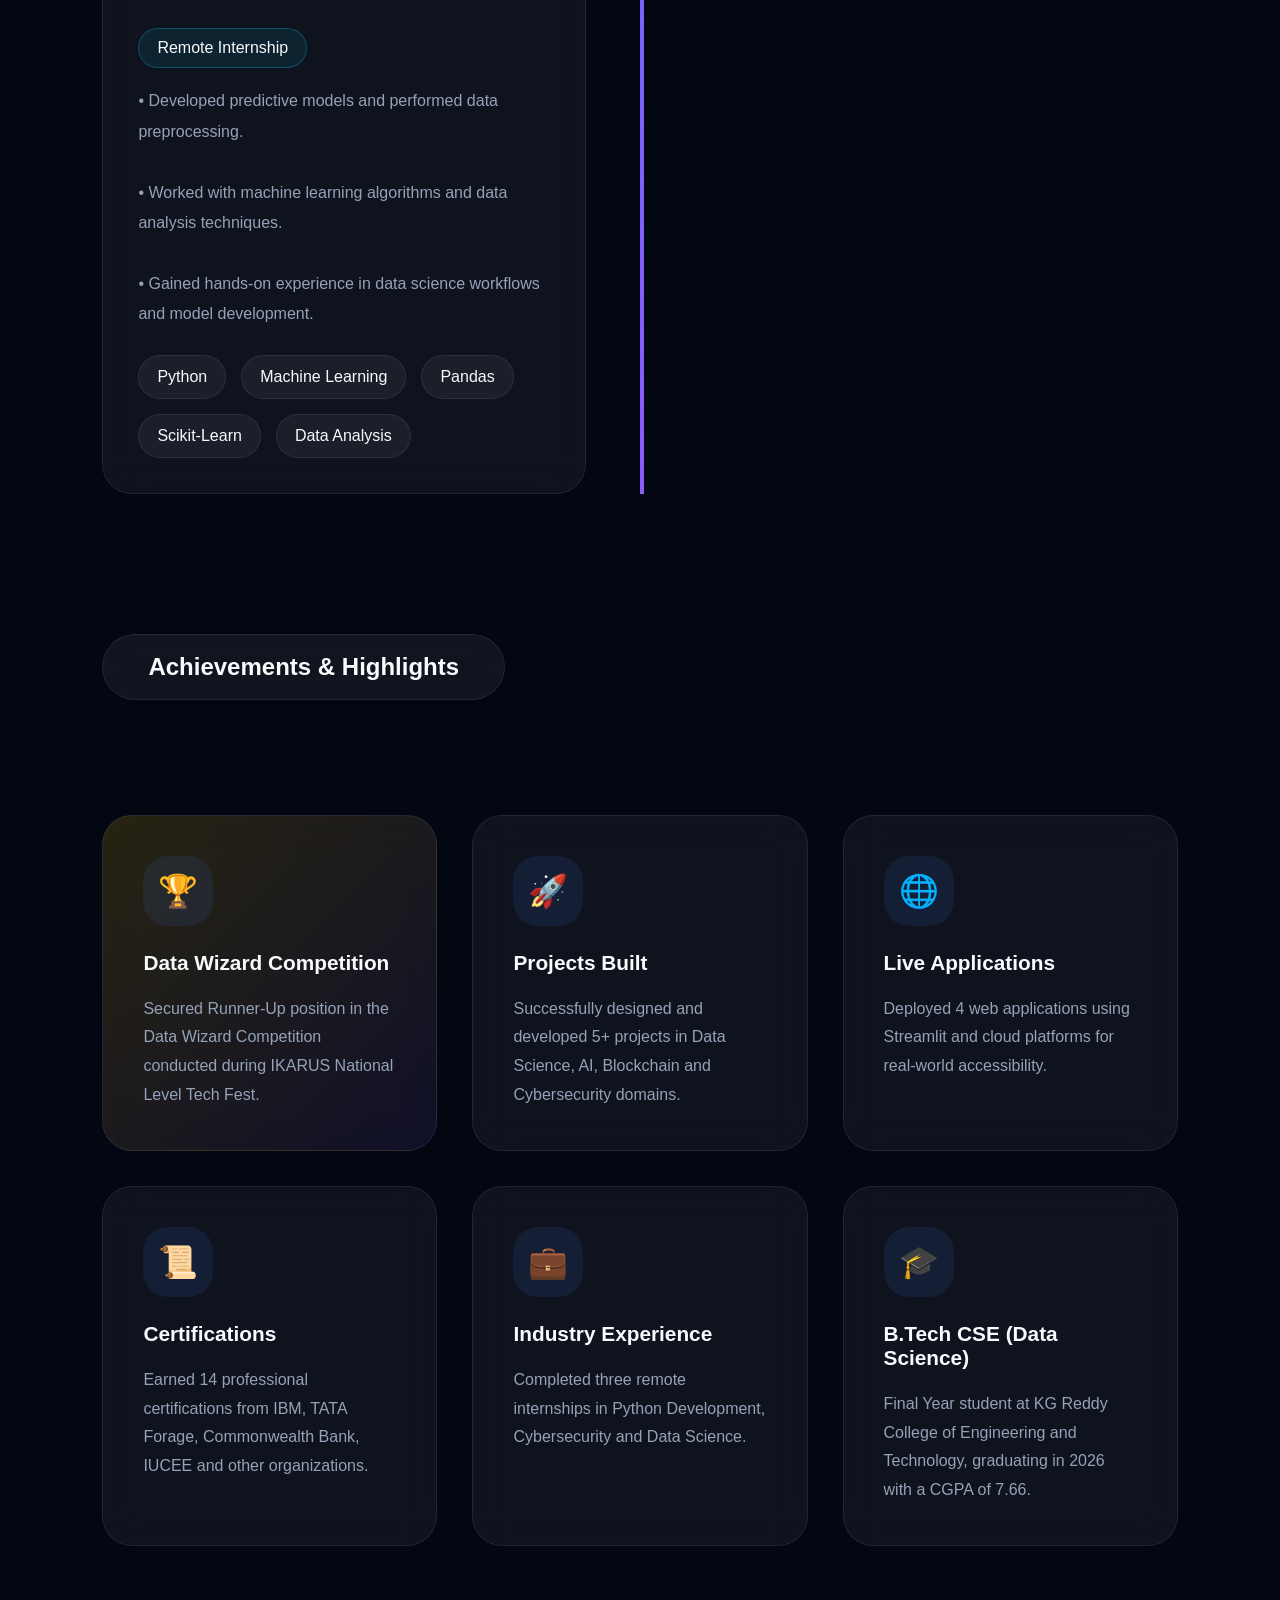
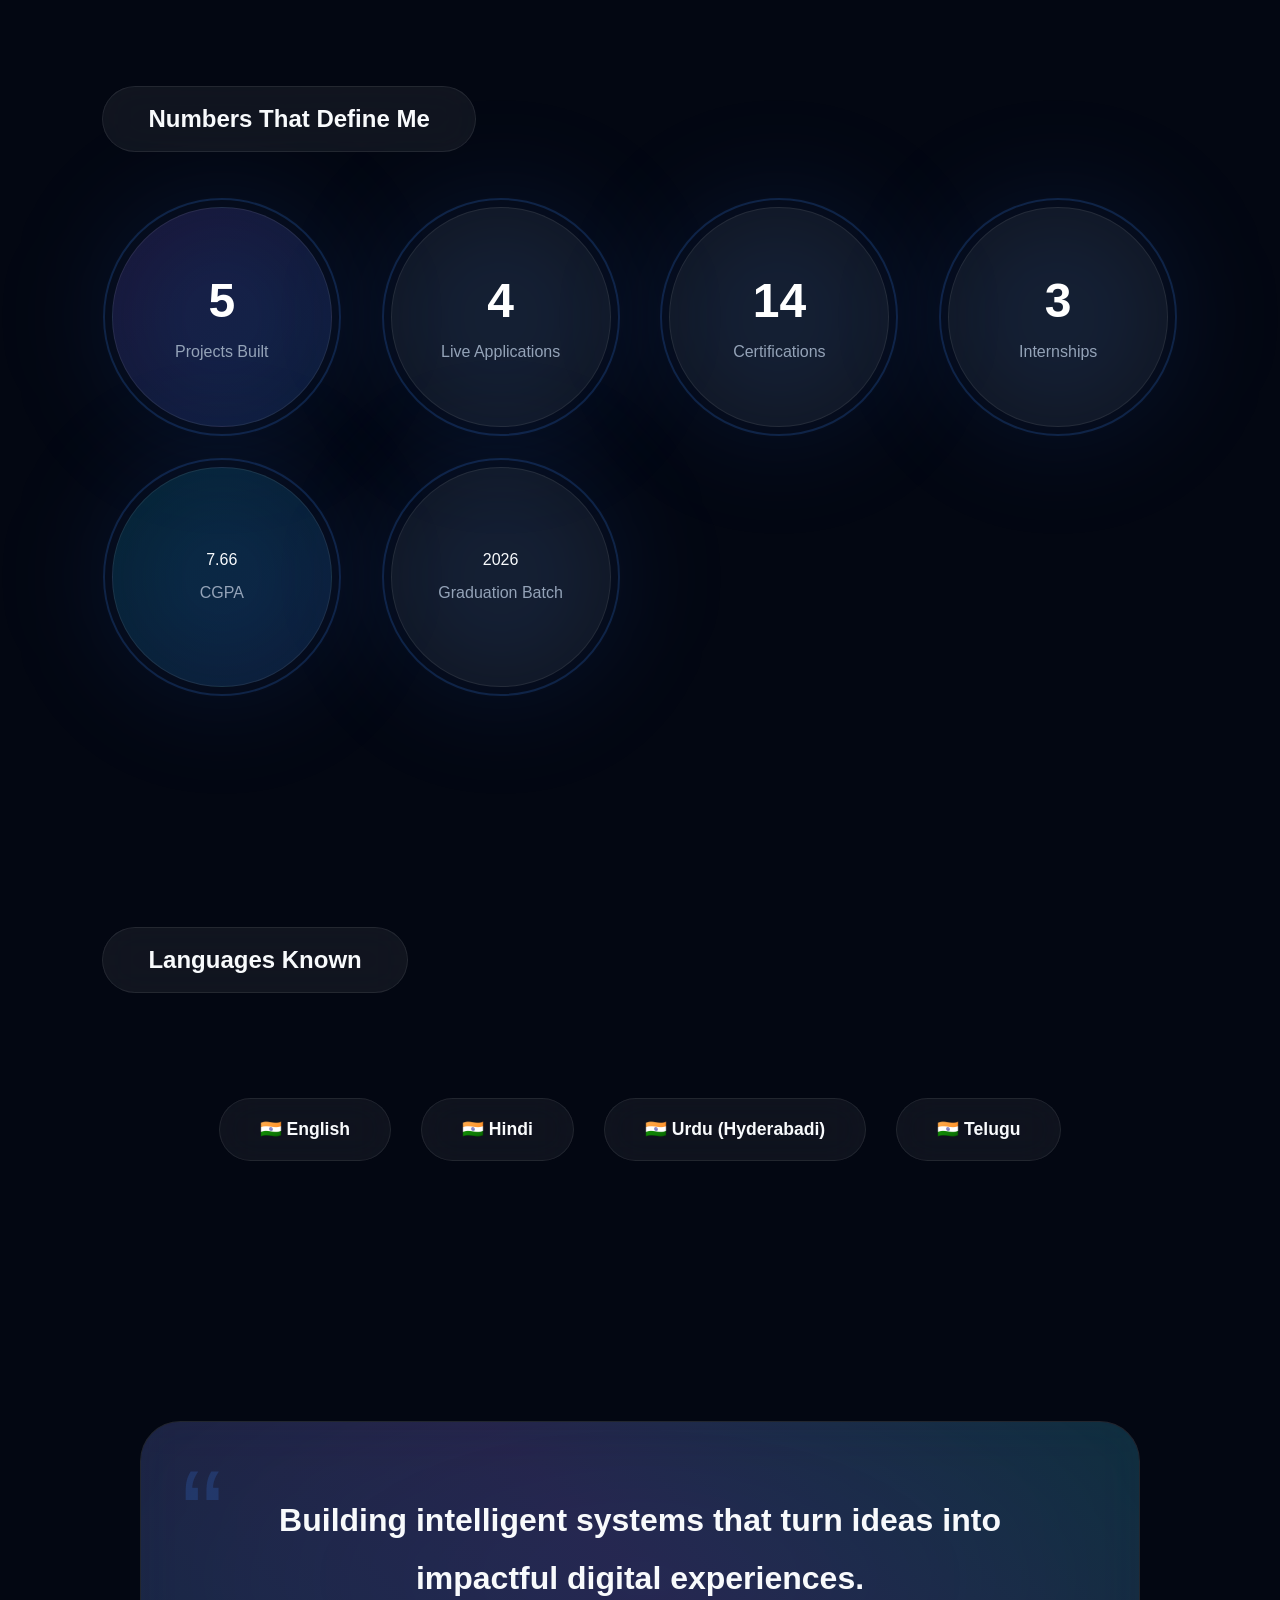
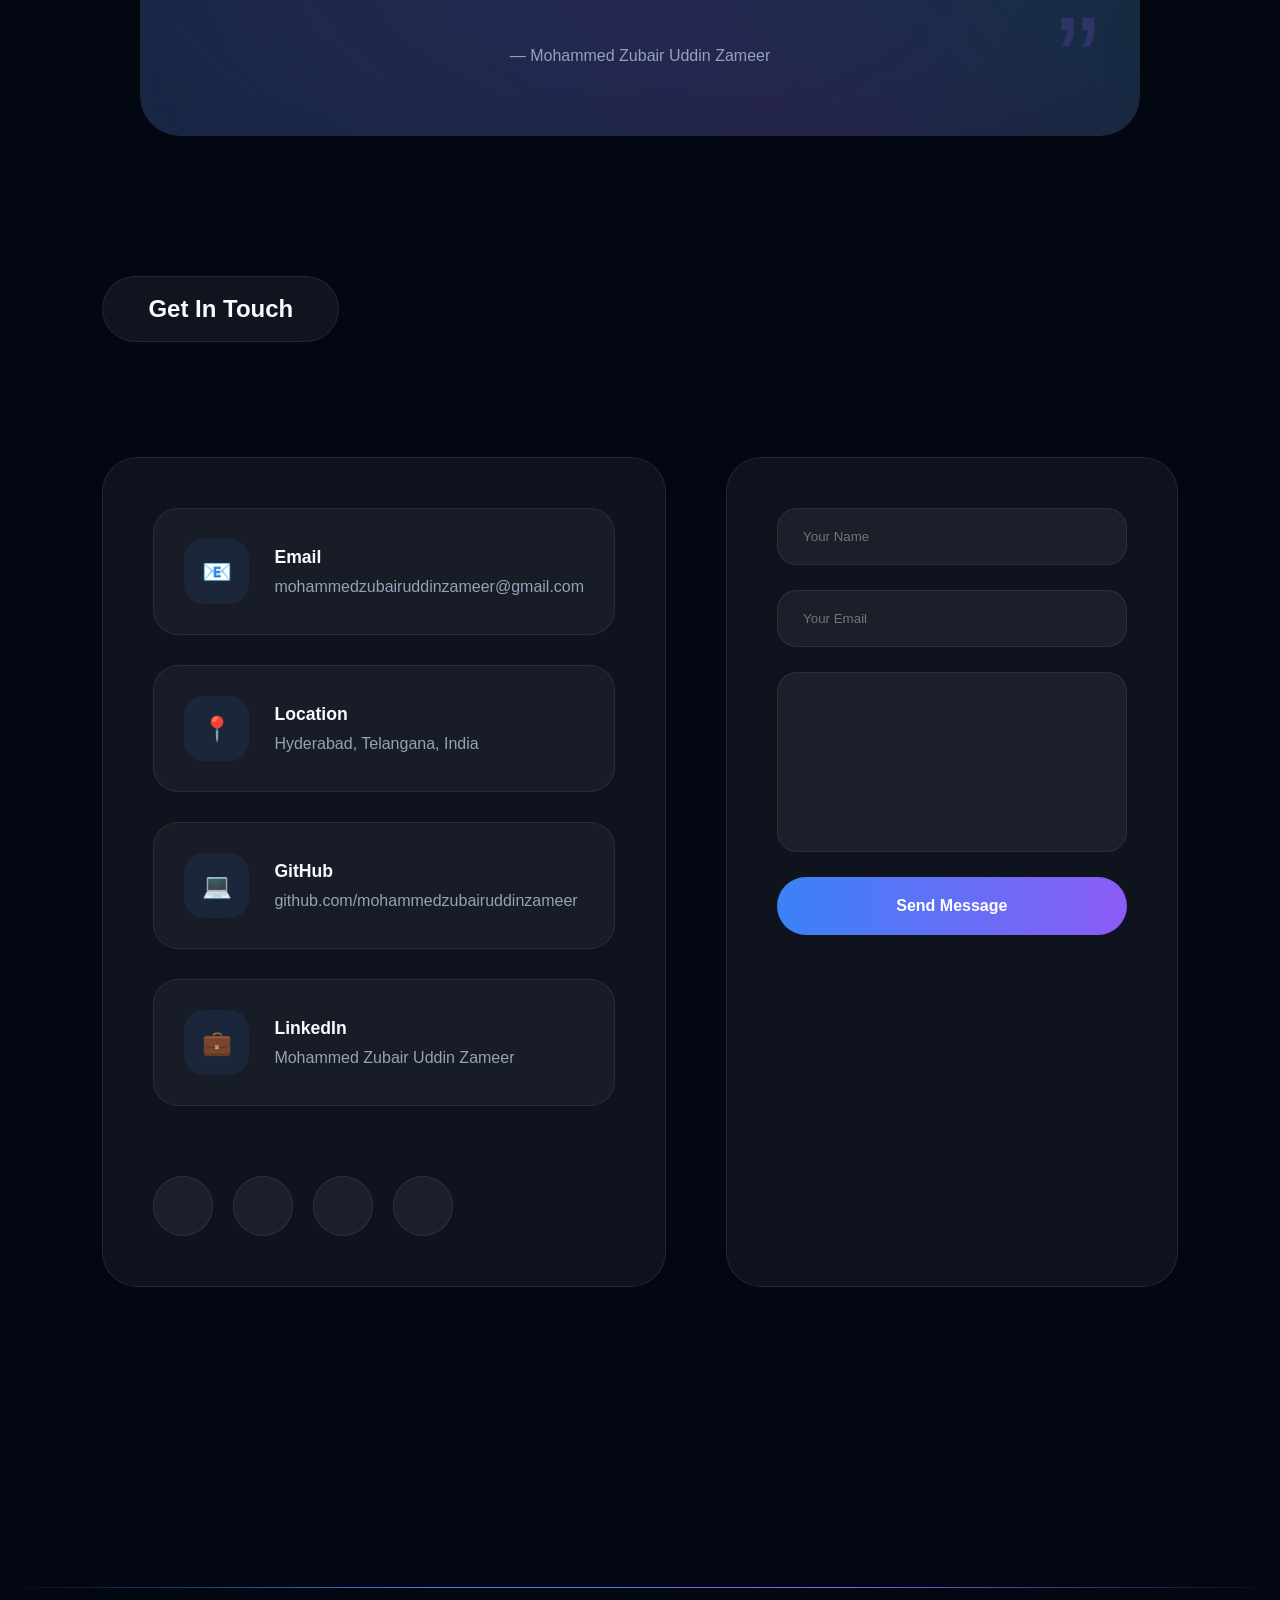
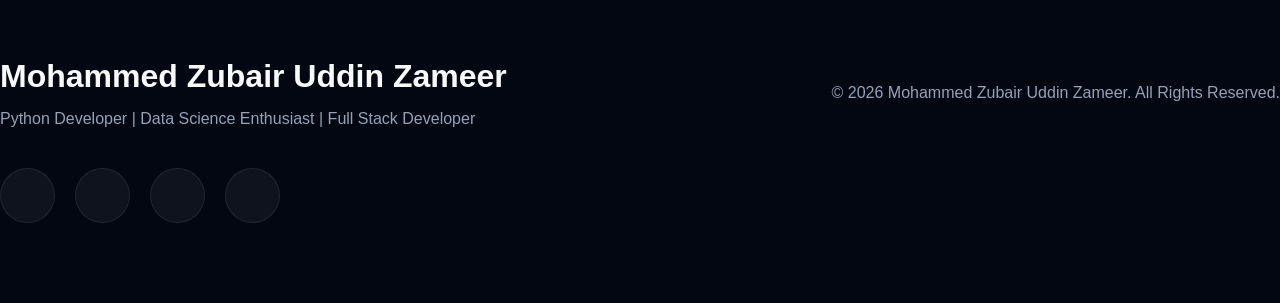
==== commit 2885ac69: "Update print statement from 'Hello' to 'Goodbye'" ====
--- a/index.html
+++ b/index.html
@@ -236,13 +236,10 @@
 
         <div class="hero-buttons">
 
-            <a
-            href="Mohammed_Zubair_Uddin_Resume.pdf"
-            download
-            class="btn btn-primary resume-btn">
-
+            <a href="Mohammed_Zubair_Uddin_Resume.pdf"
+               download="Mohammed_Zubair_Uddin_Resume.pdf"
+               class="btn btn-primary resume-btn">
                 Download Resume
-
             </a>
 
             <a
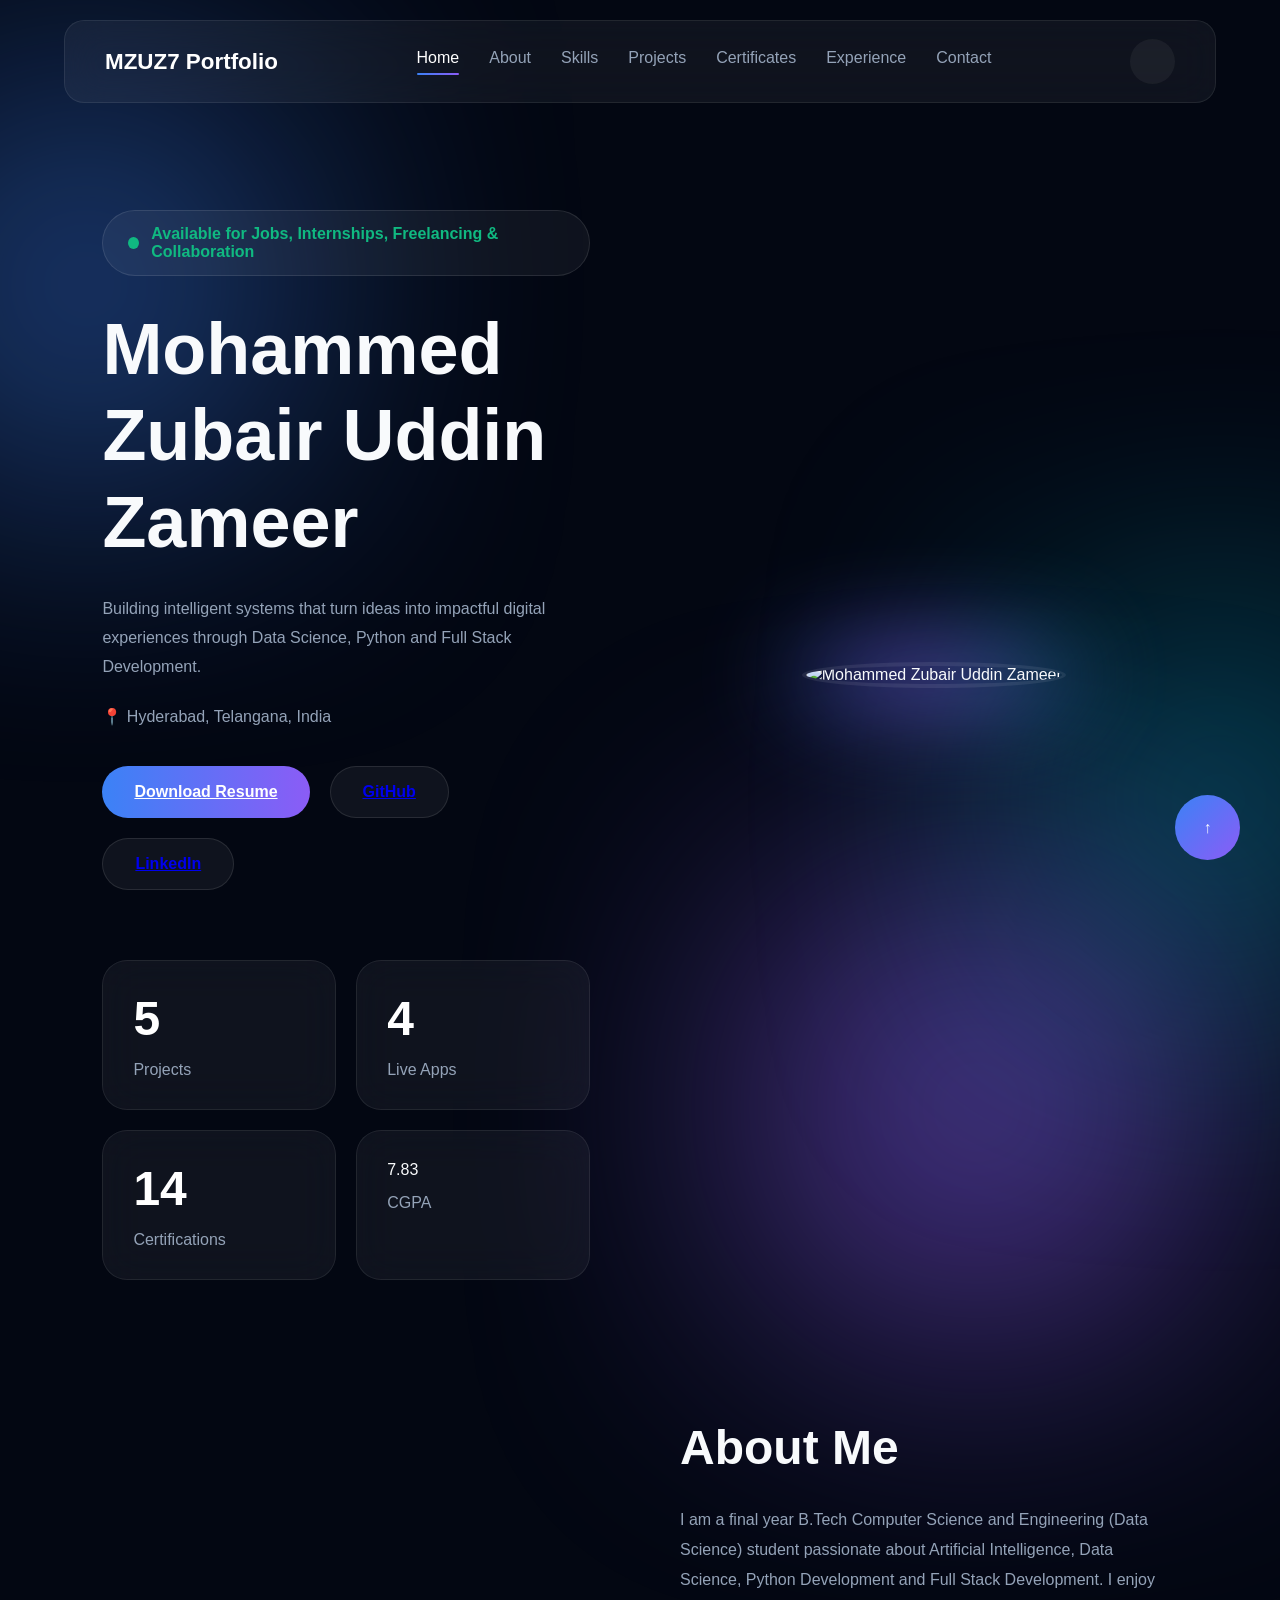
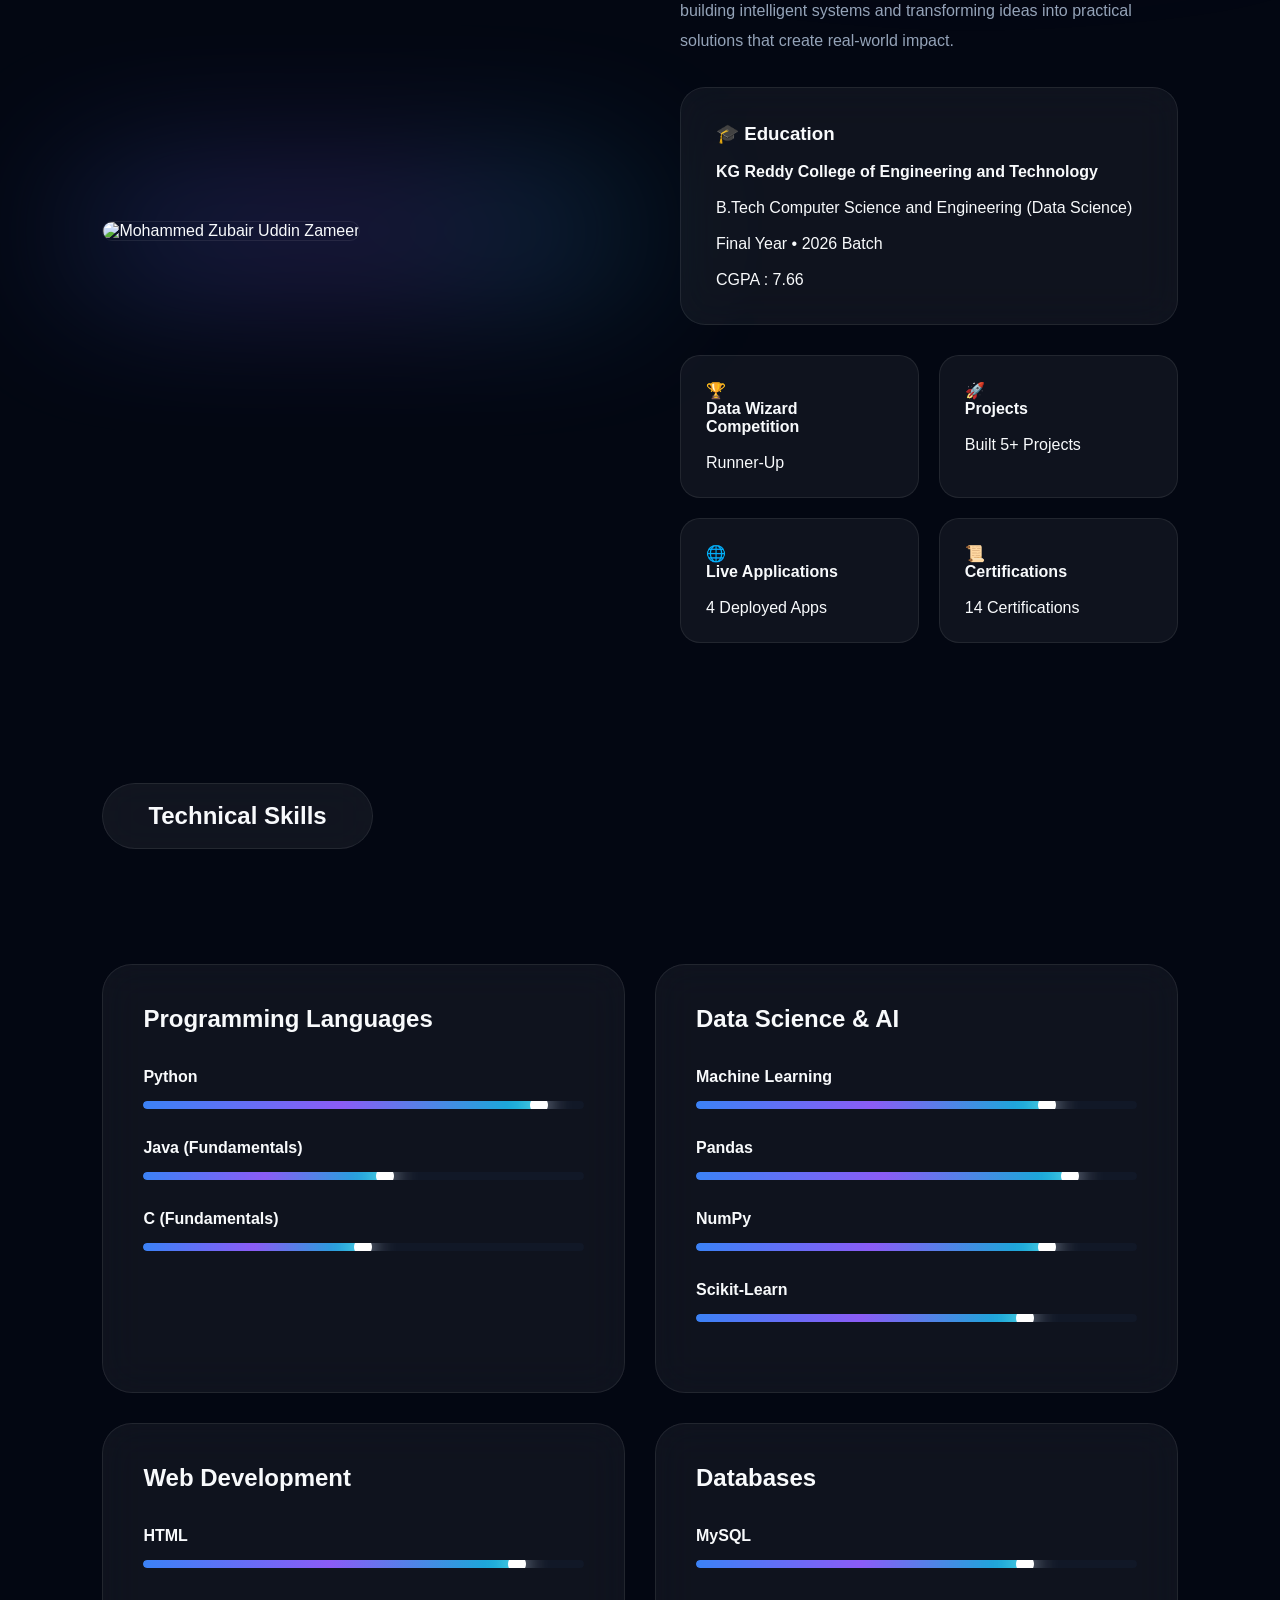
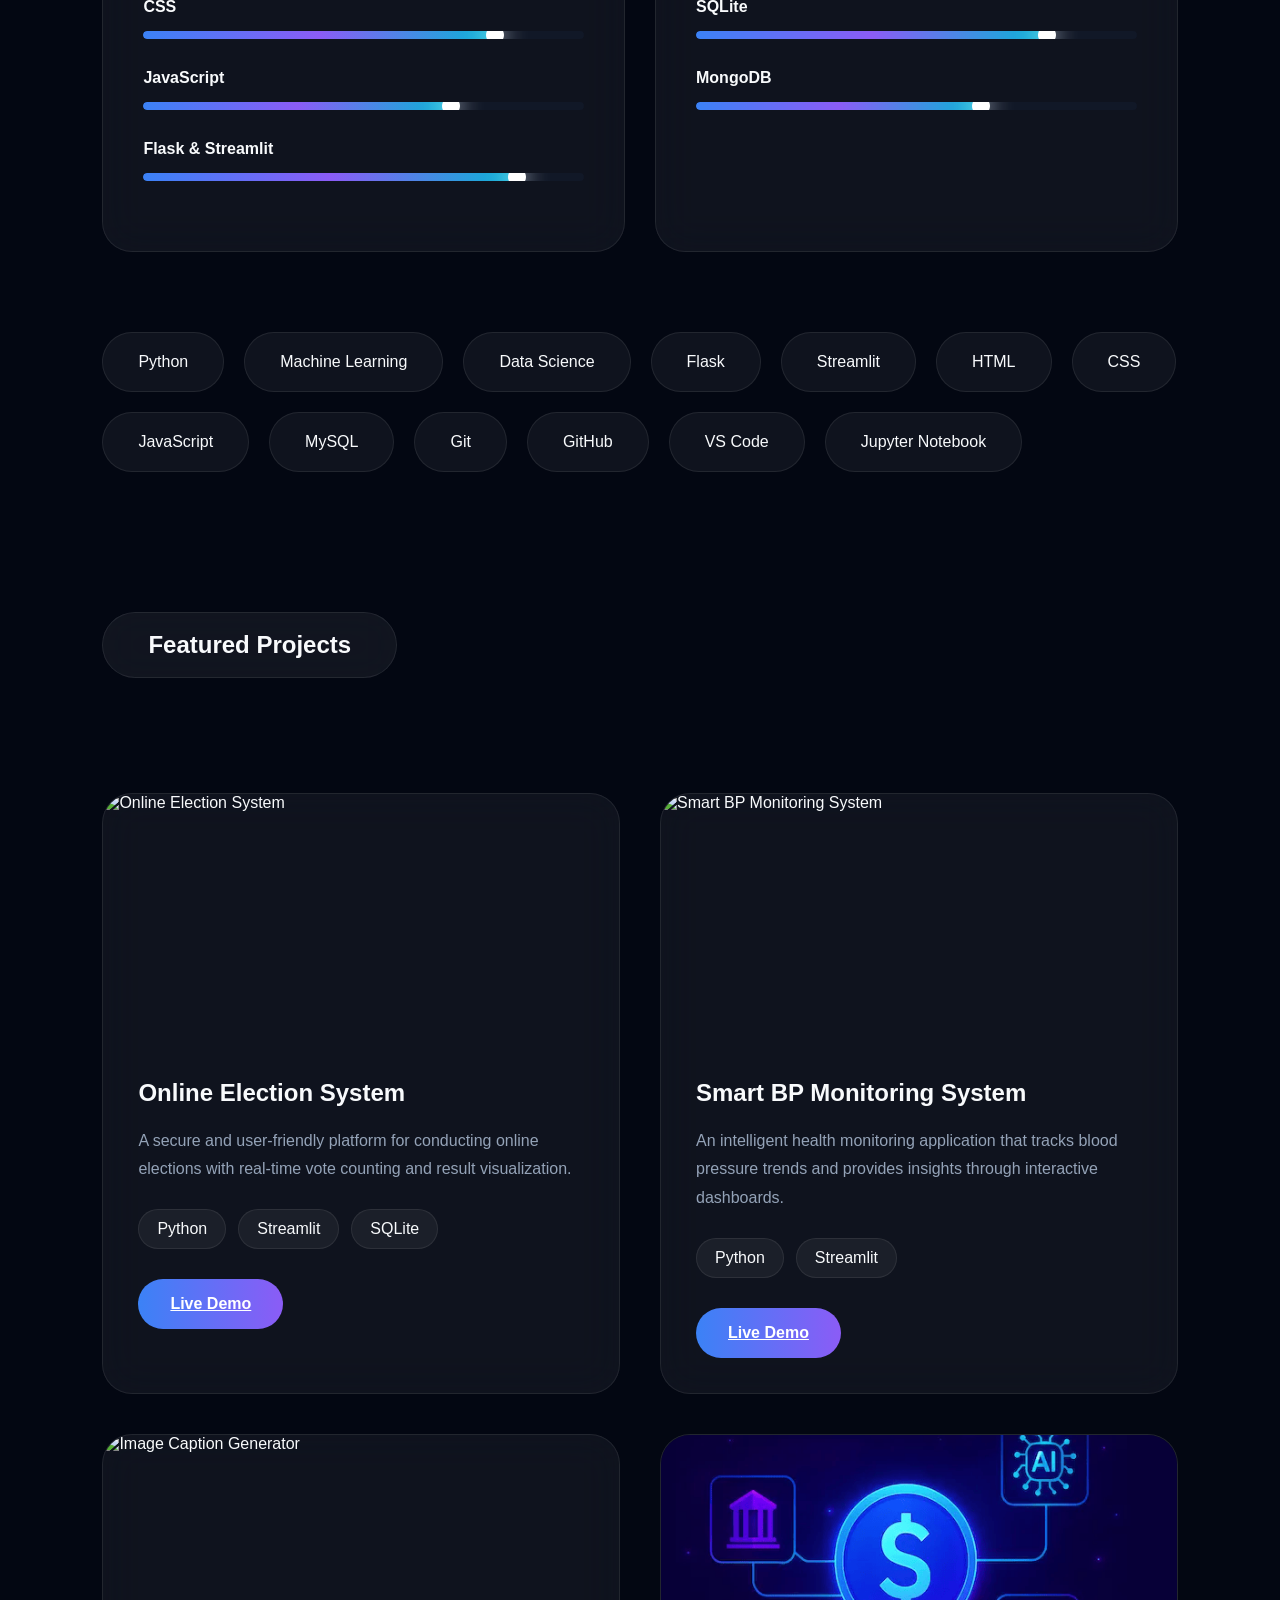
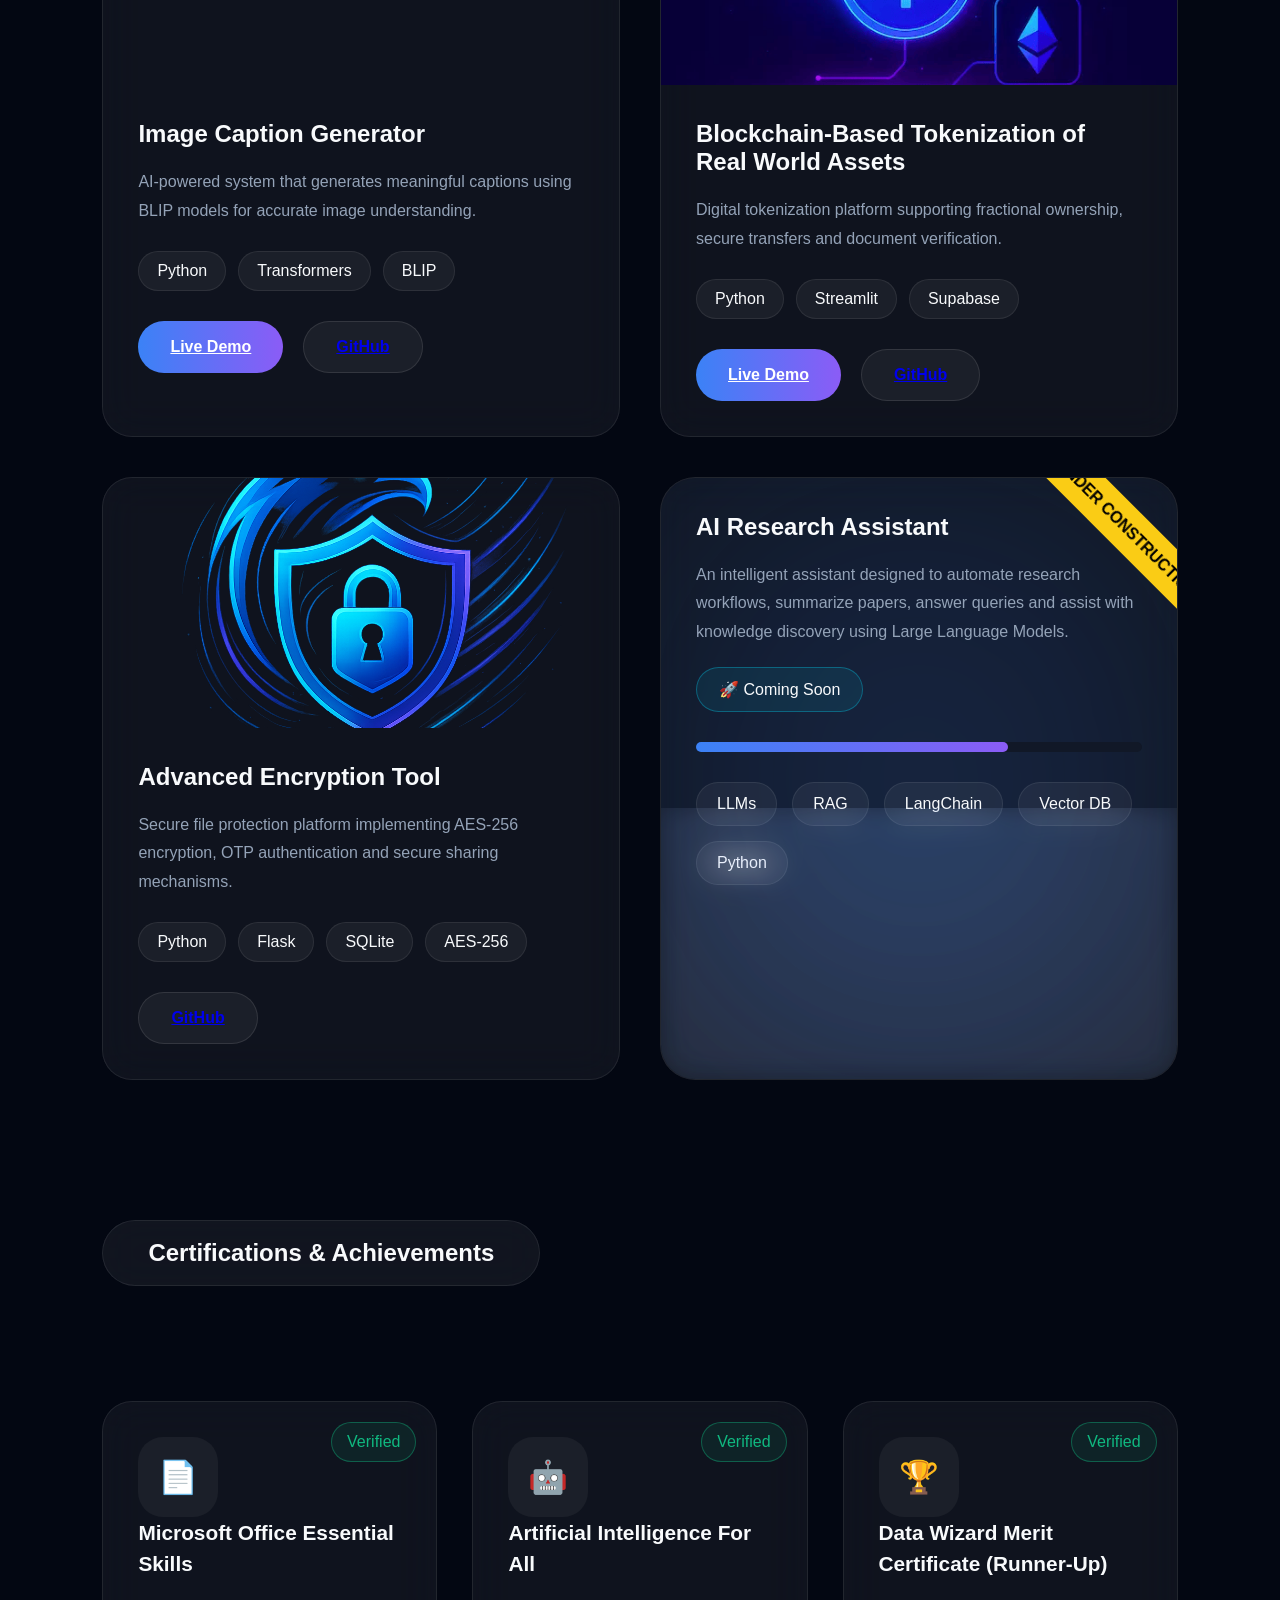
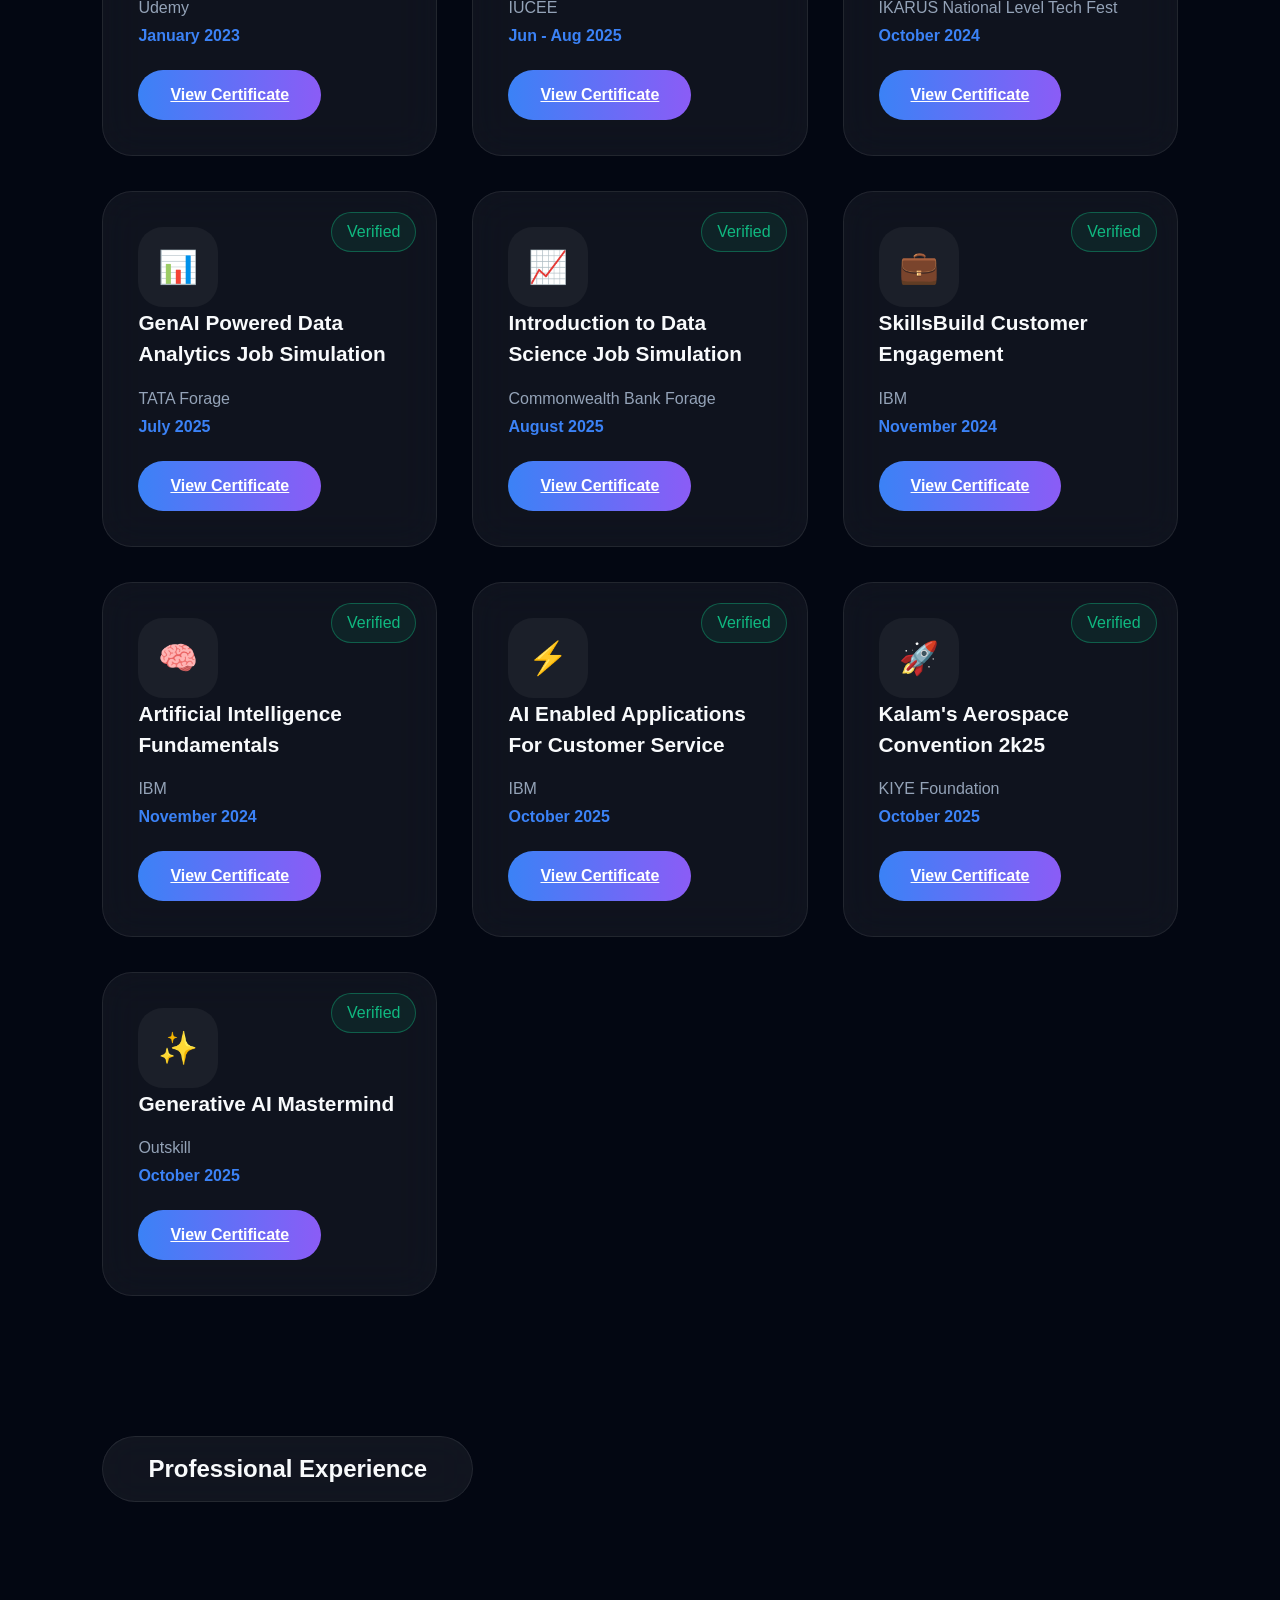
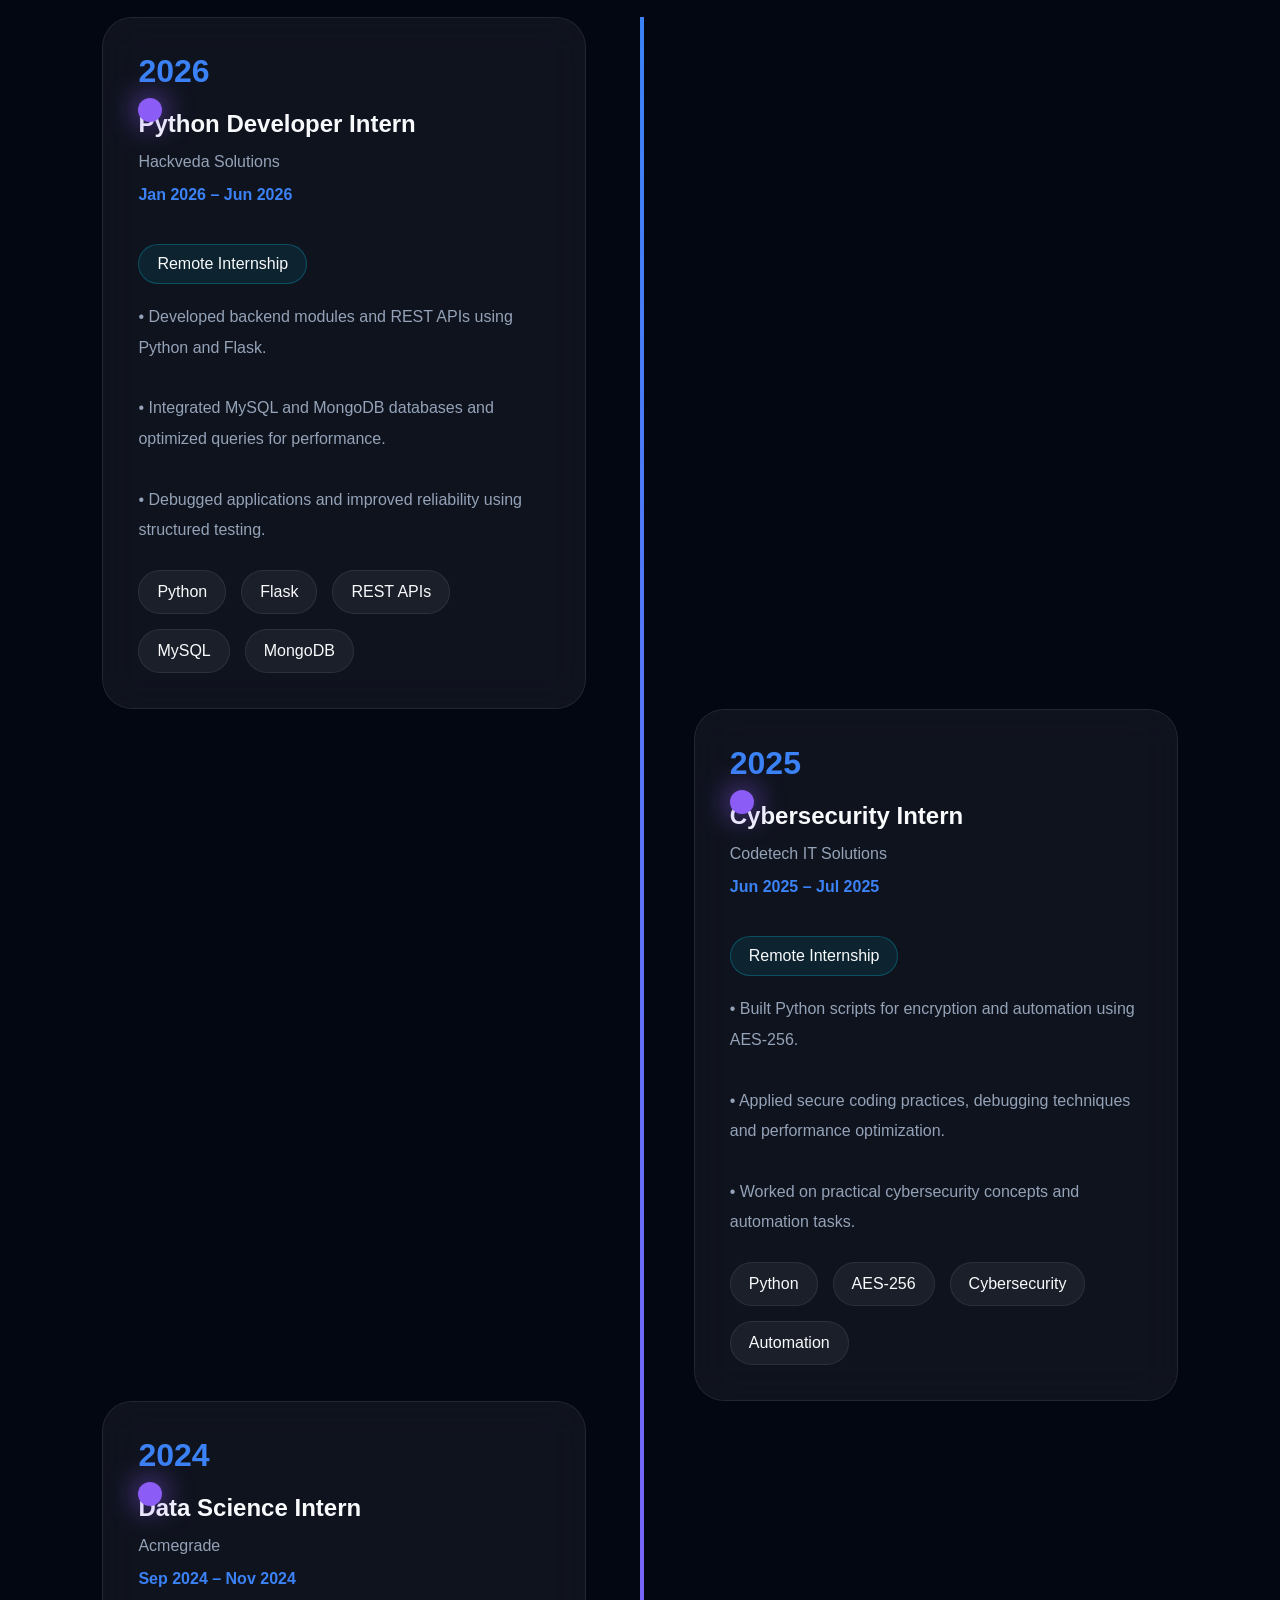
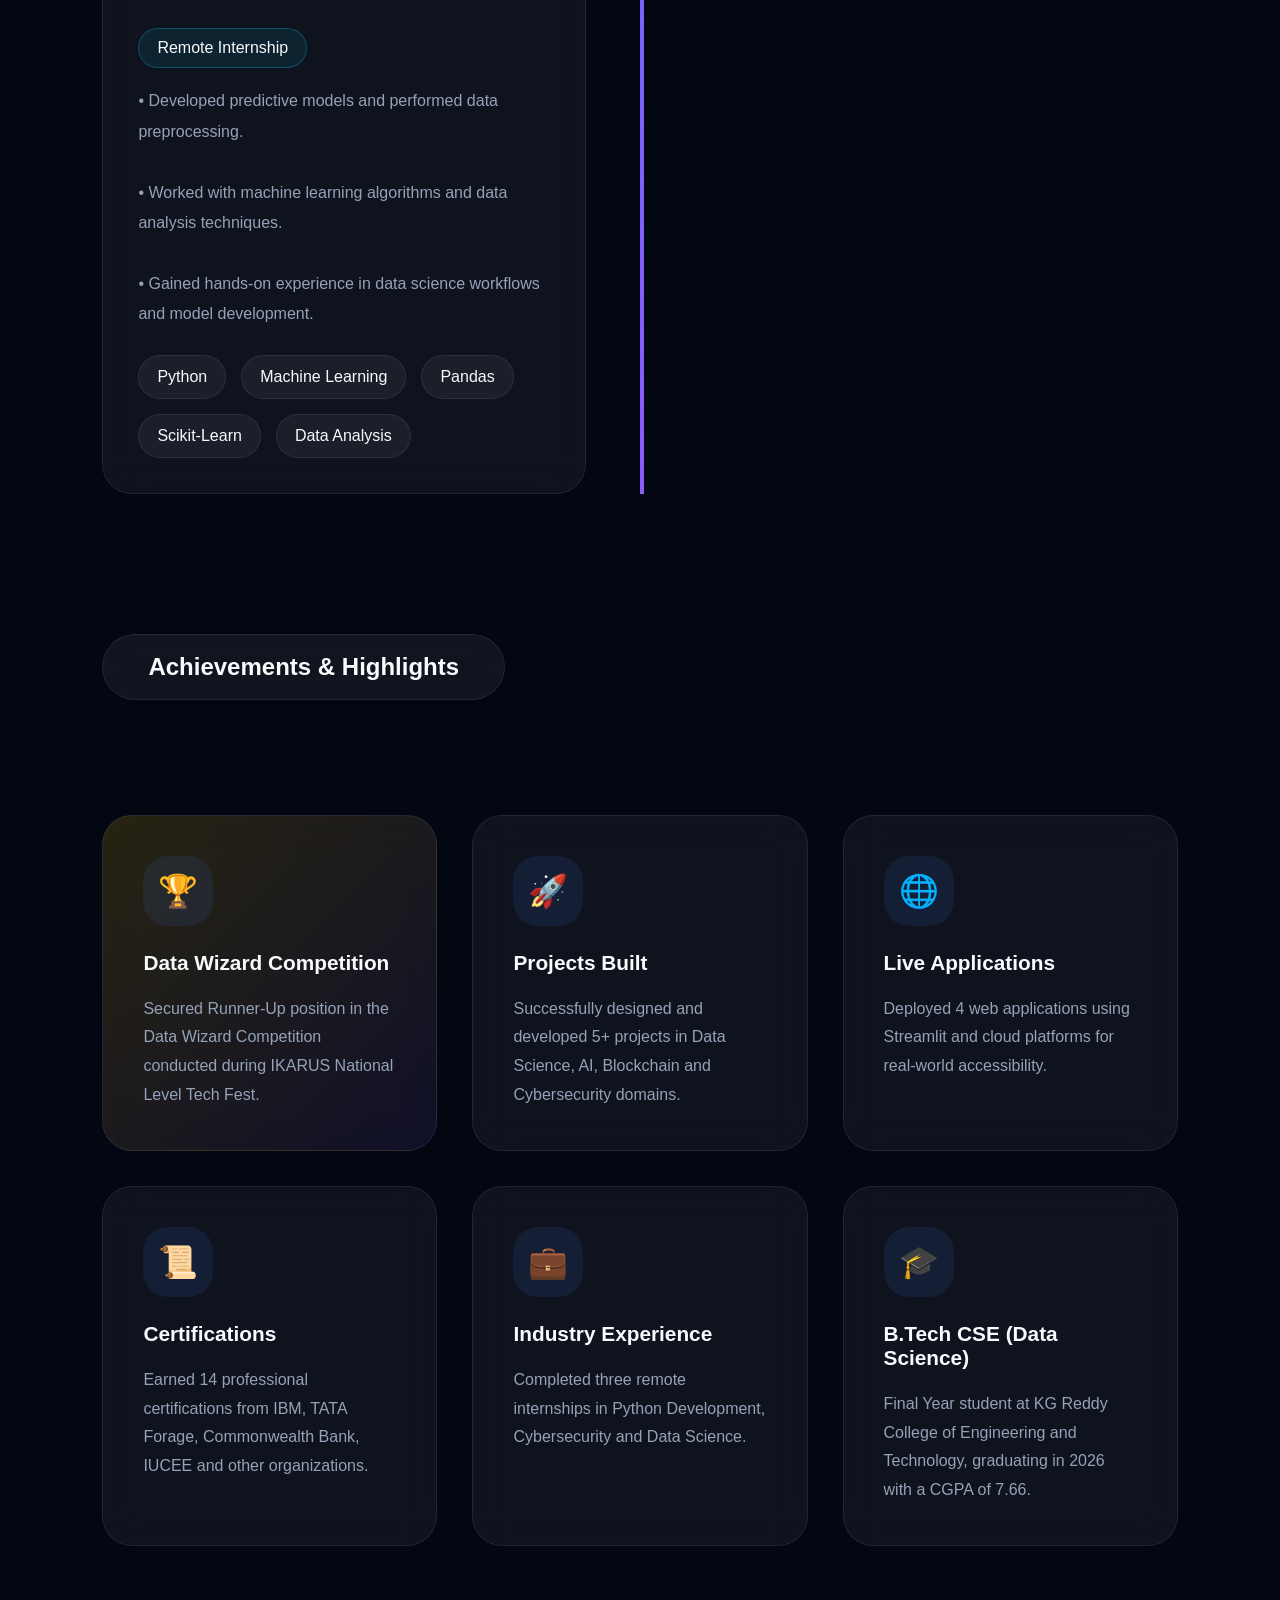
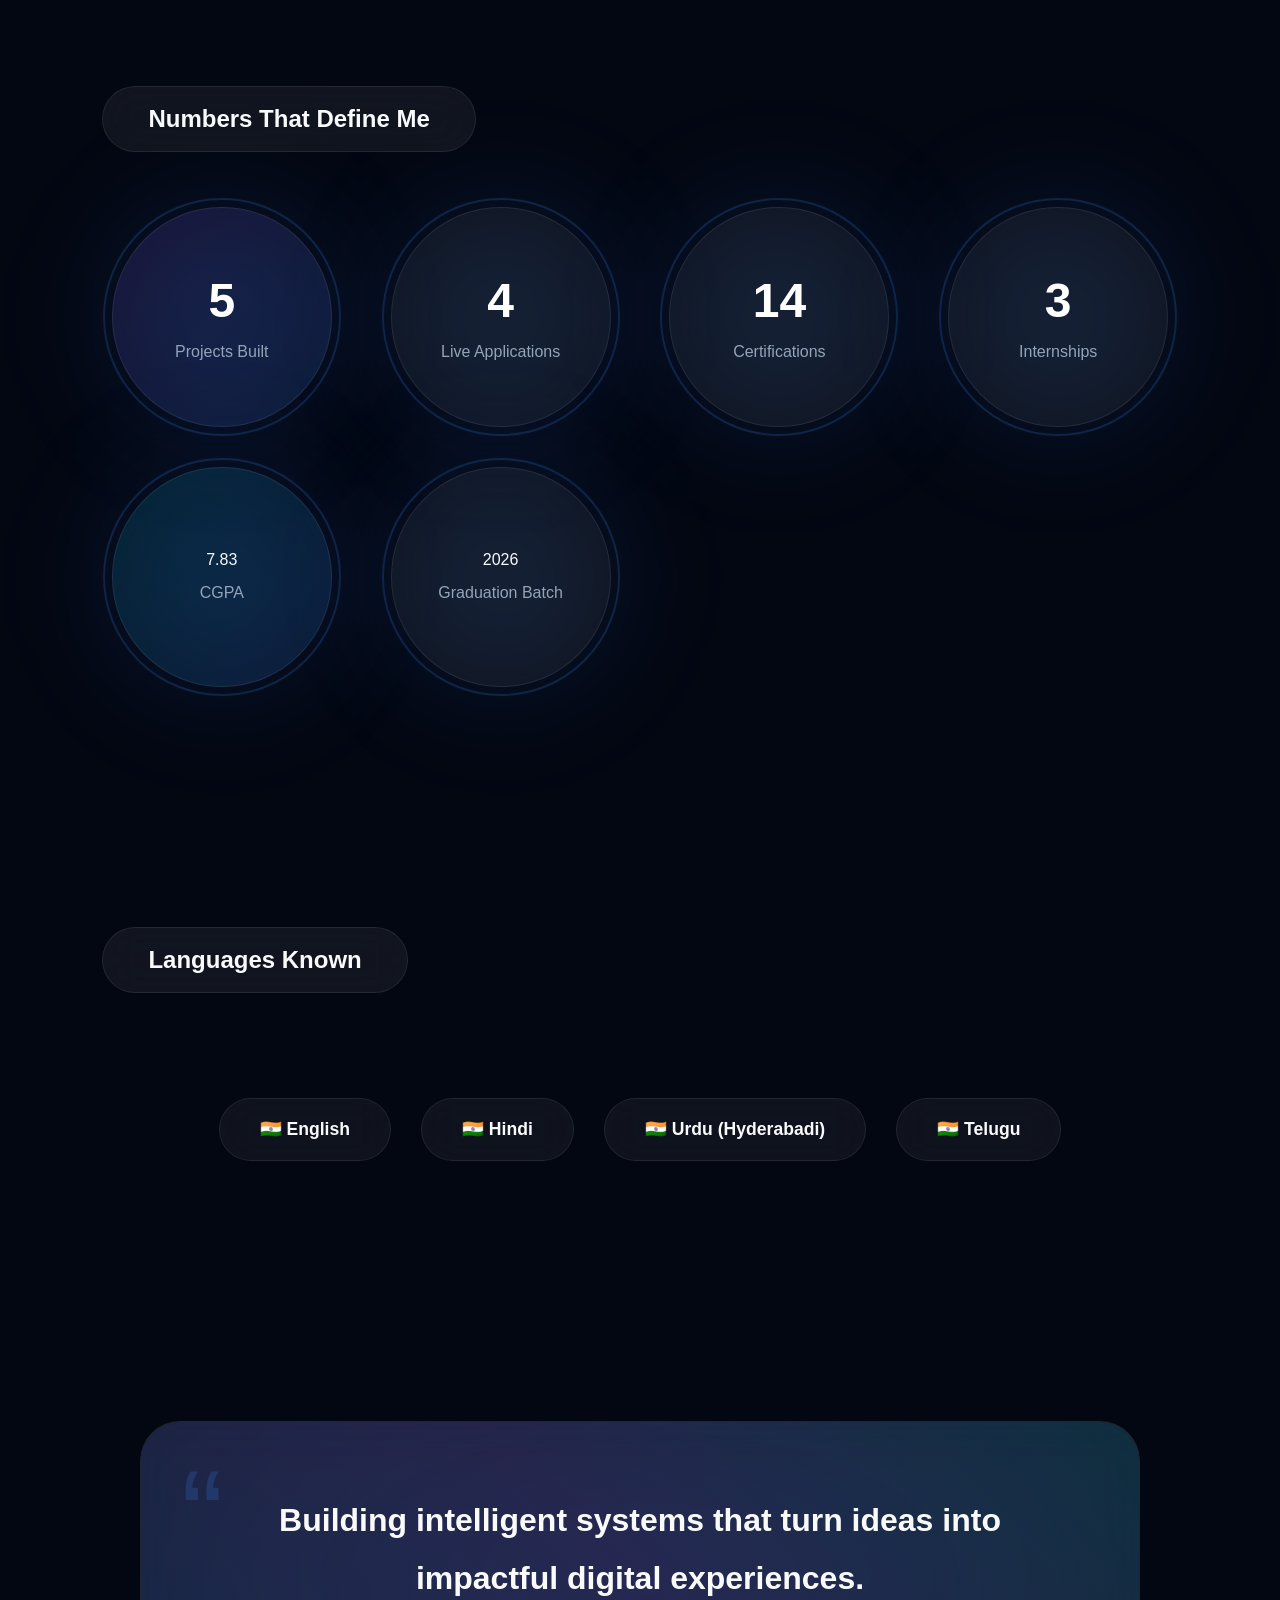
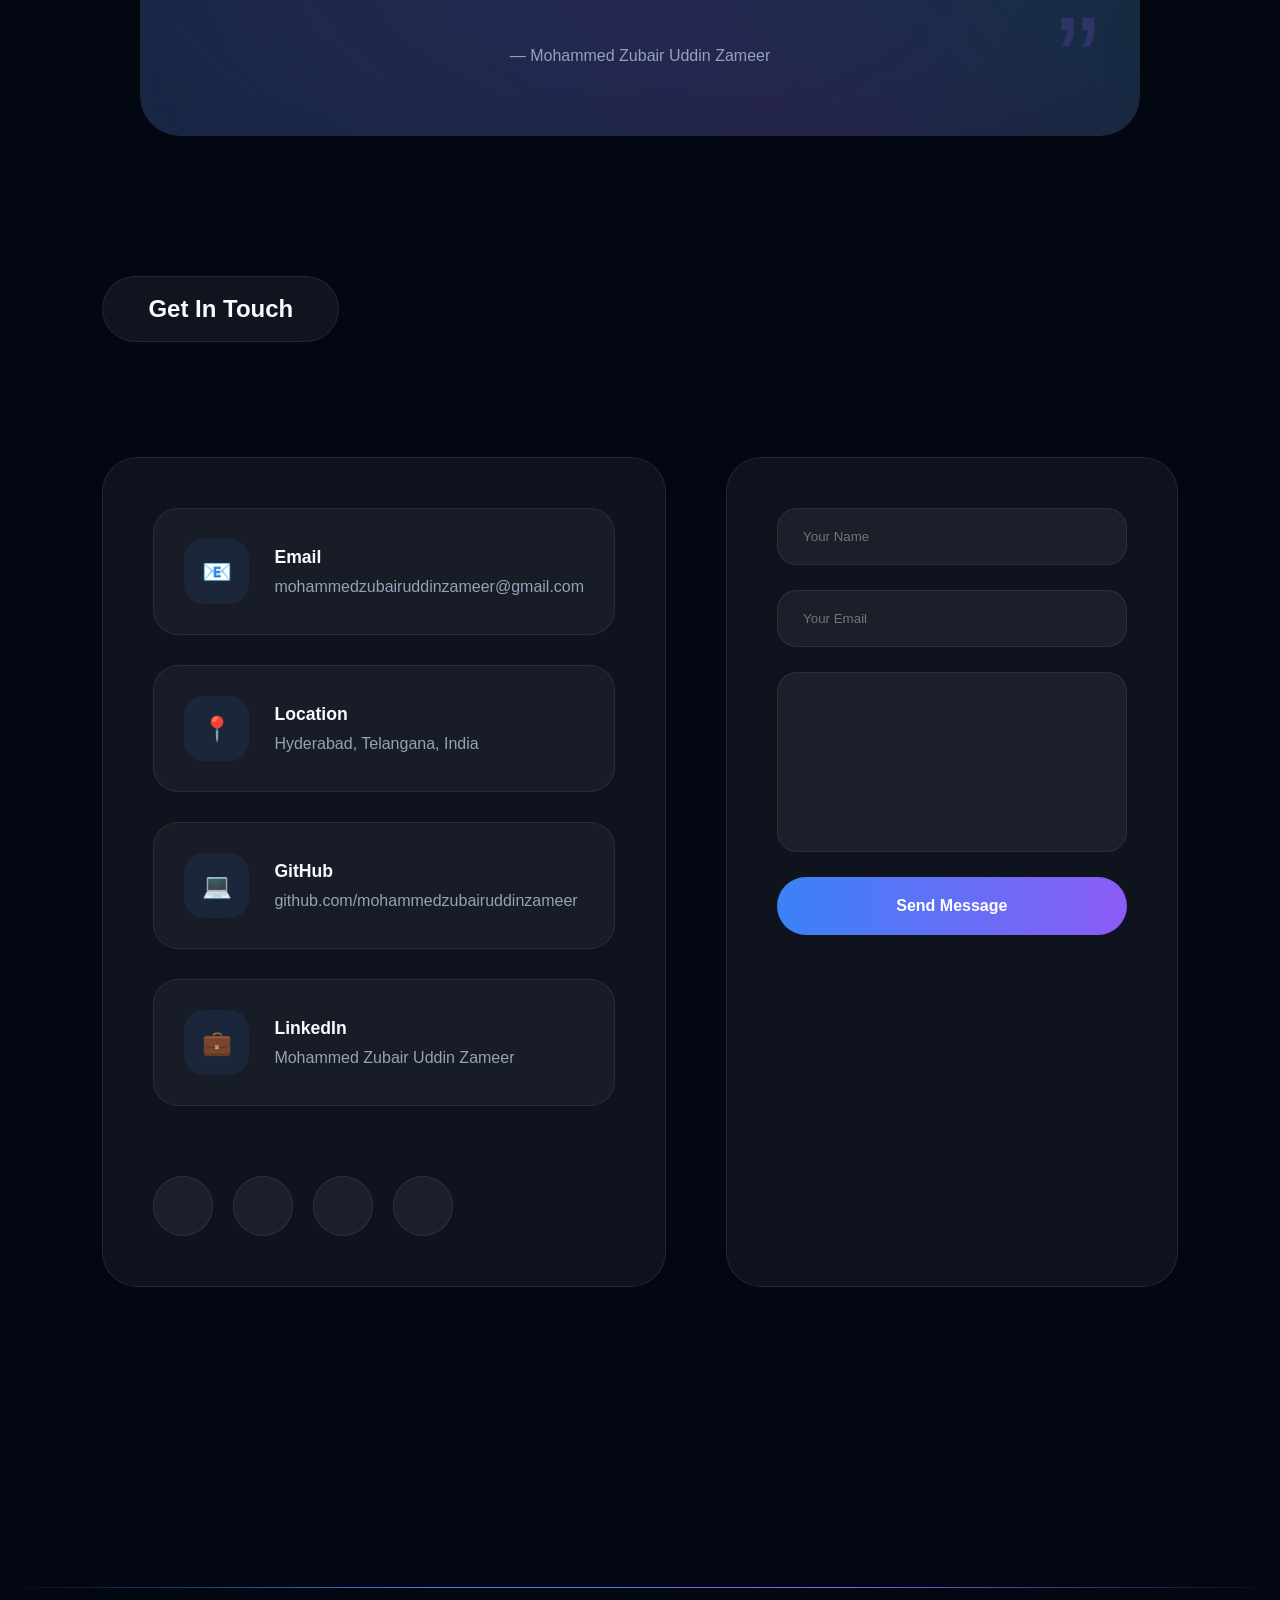
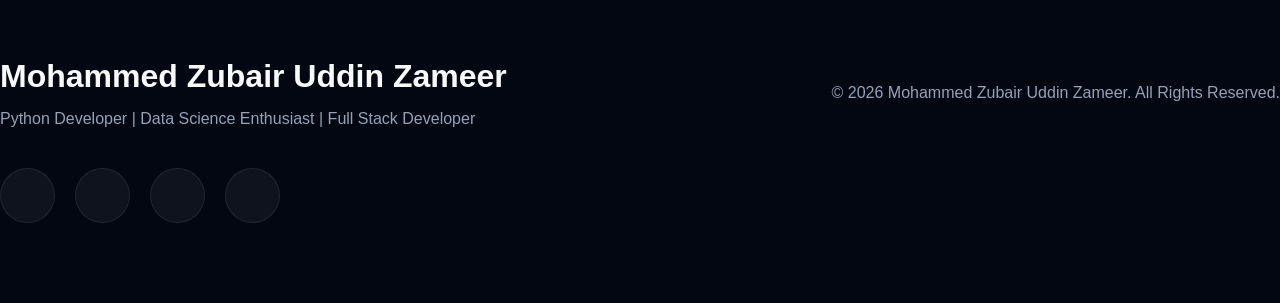
==== commit e83f8d85: "Update fmt.Println message from 'Hello' to 'Goodbye'" ====
--- a/index.html
+++ b/index.html
@@ -236,8 +236,8 @@
 
         <div class="hero-buttons">
 
-            <a href="Mohammed_Zubair_Uddin_Resume.pdf"
-               download="Mohammed_Zubair_Uddin_Resume.pdf"
+            <a href="MZUZ_Resume.pdf"
+               download="MZUZ_Resume.pdf"
                class="btn btn-primary resume-btn">
                 Download Resume
             </a>
@@ -330,7 +330,7 @@
 
                 <div>
 
-                    7.66
+                    7.83
 
                 </div>
 
@@ -2249,7 +2249,7 @@
 
     <div>
 
-        7.66
+        7.83
 
     </div>
 
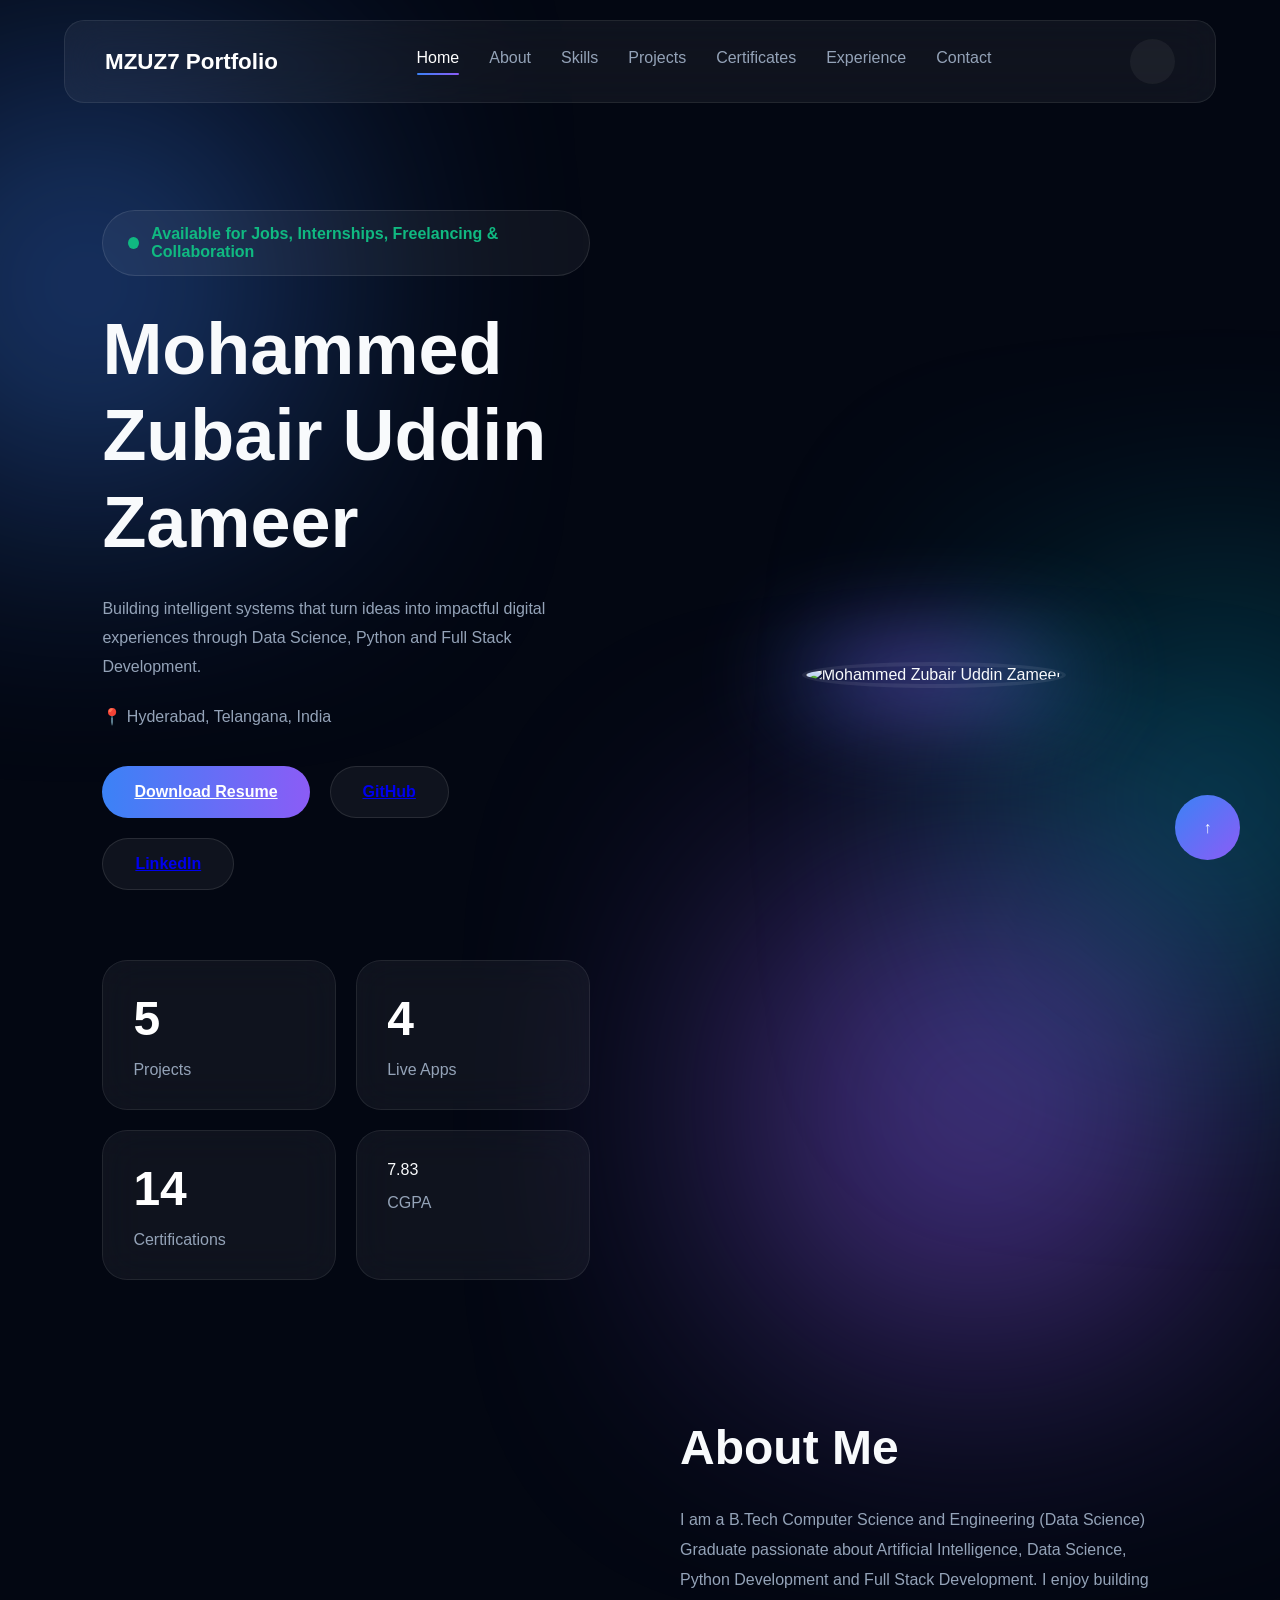
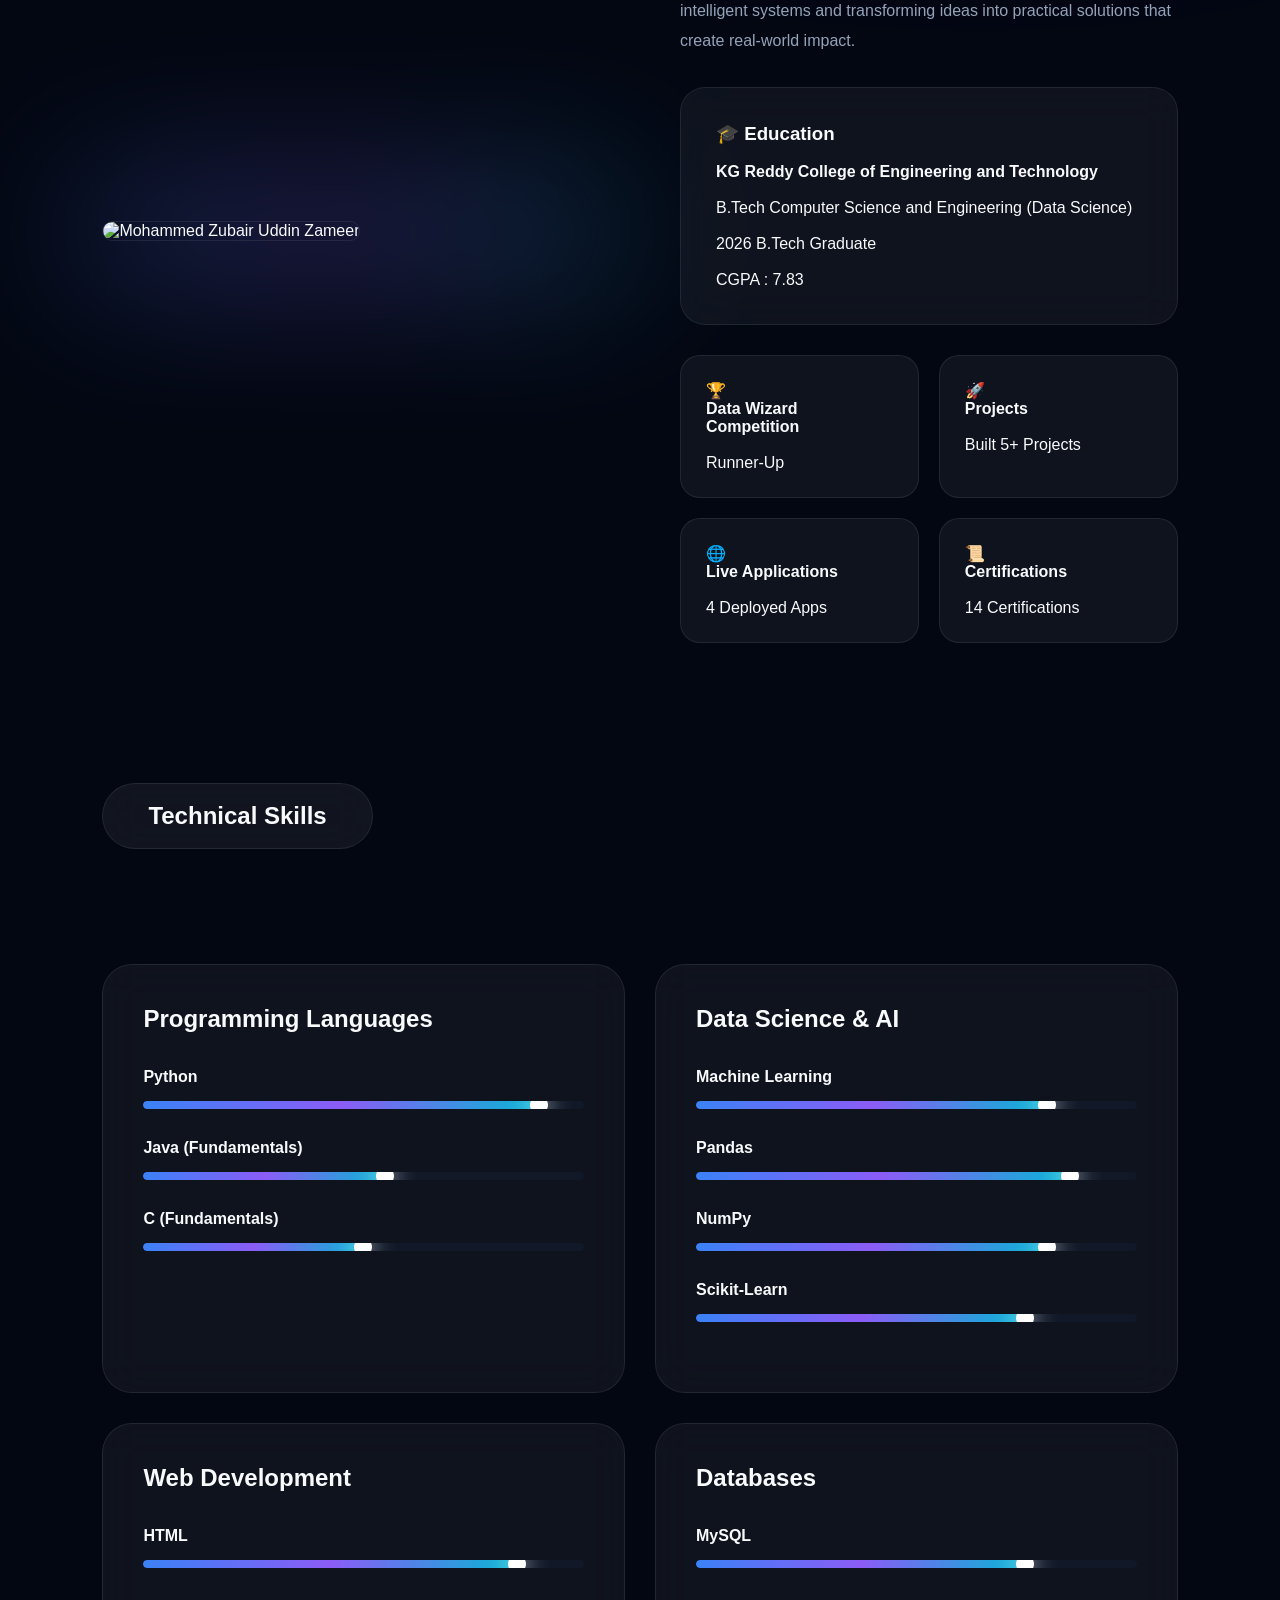
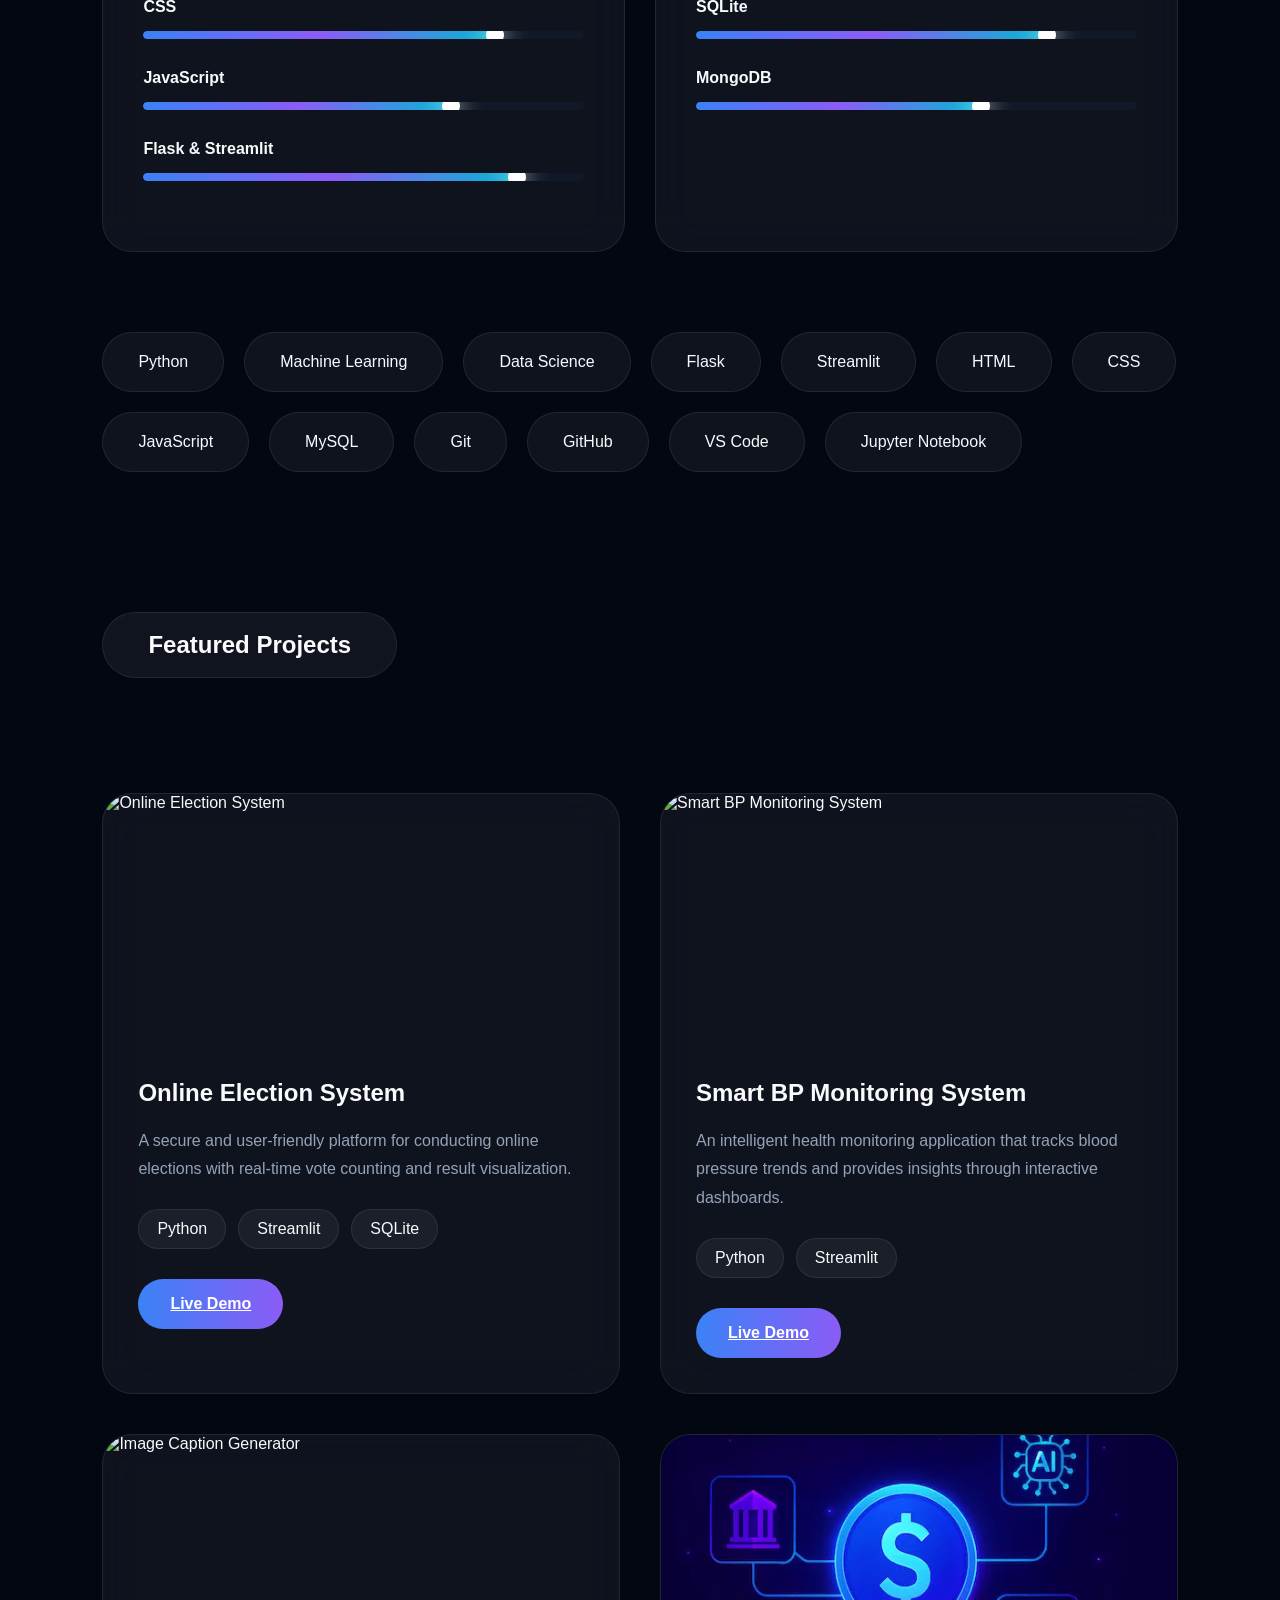
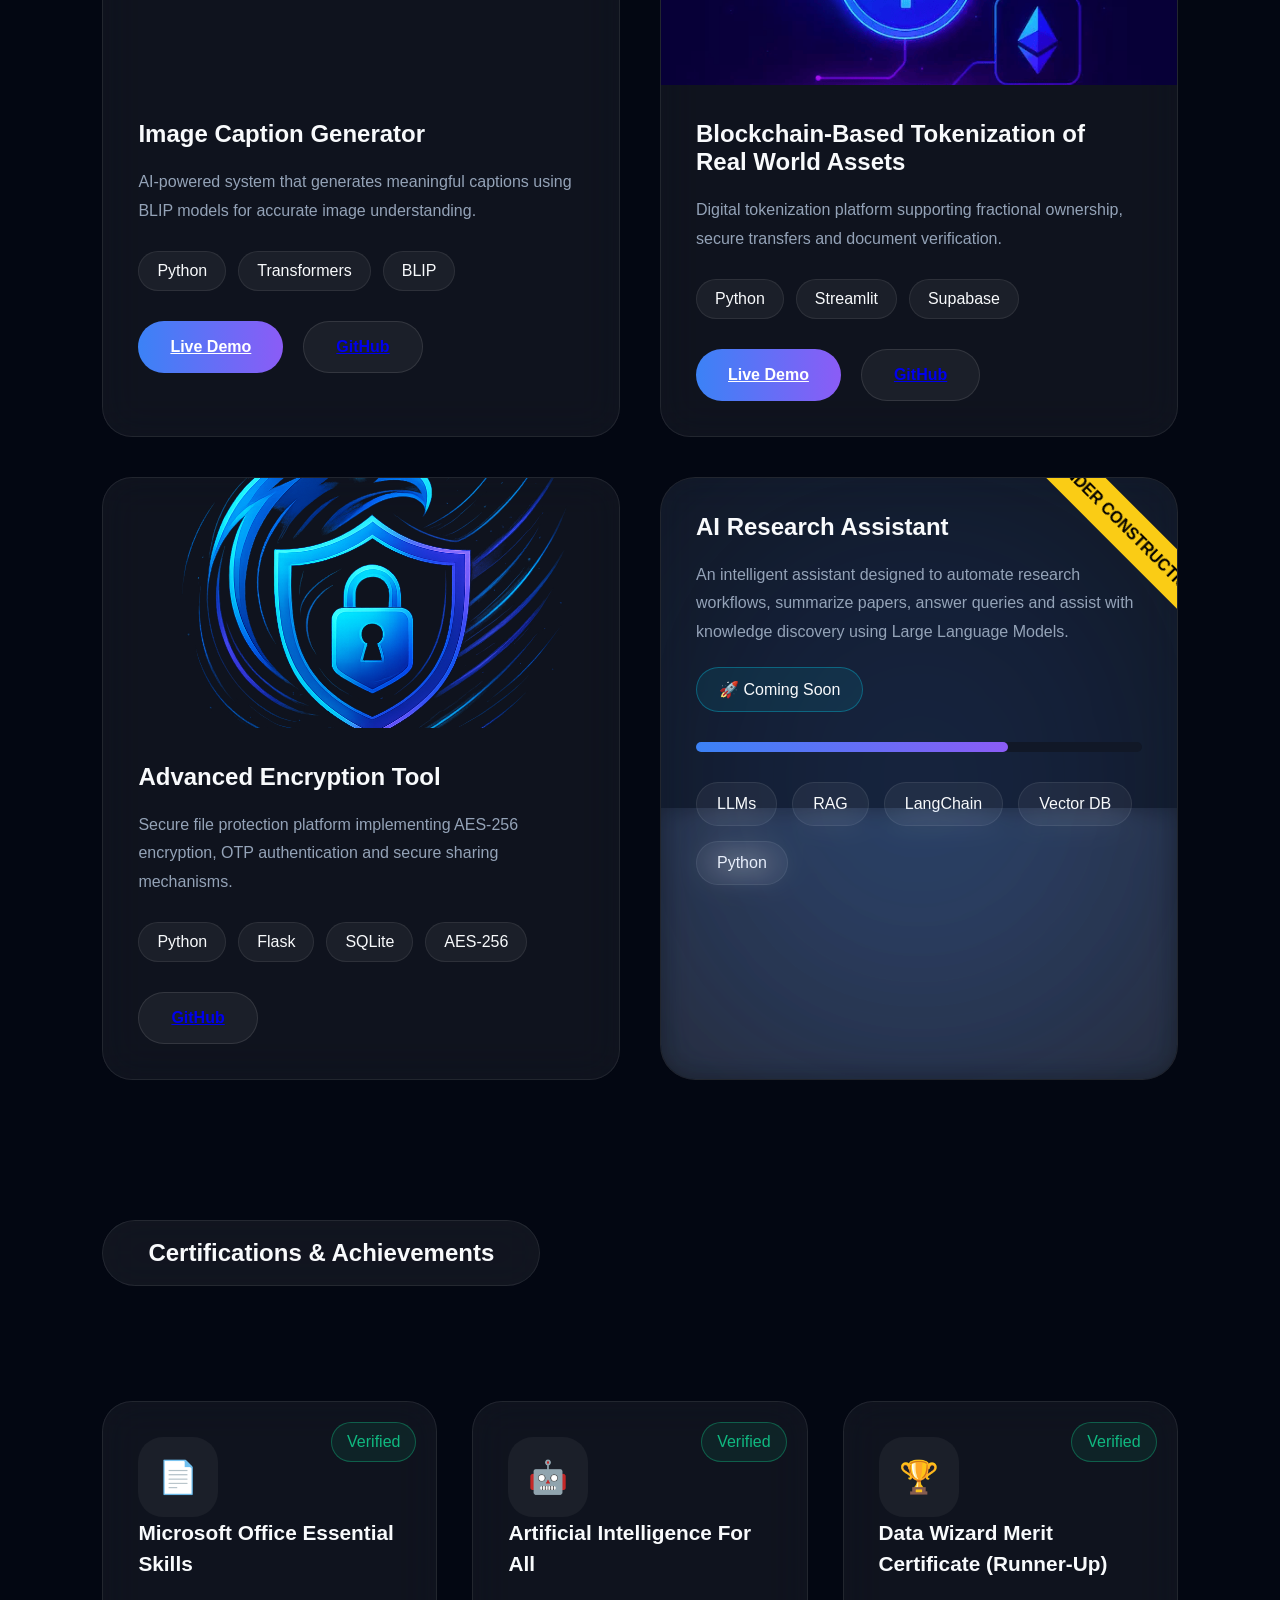
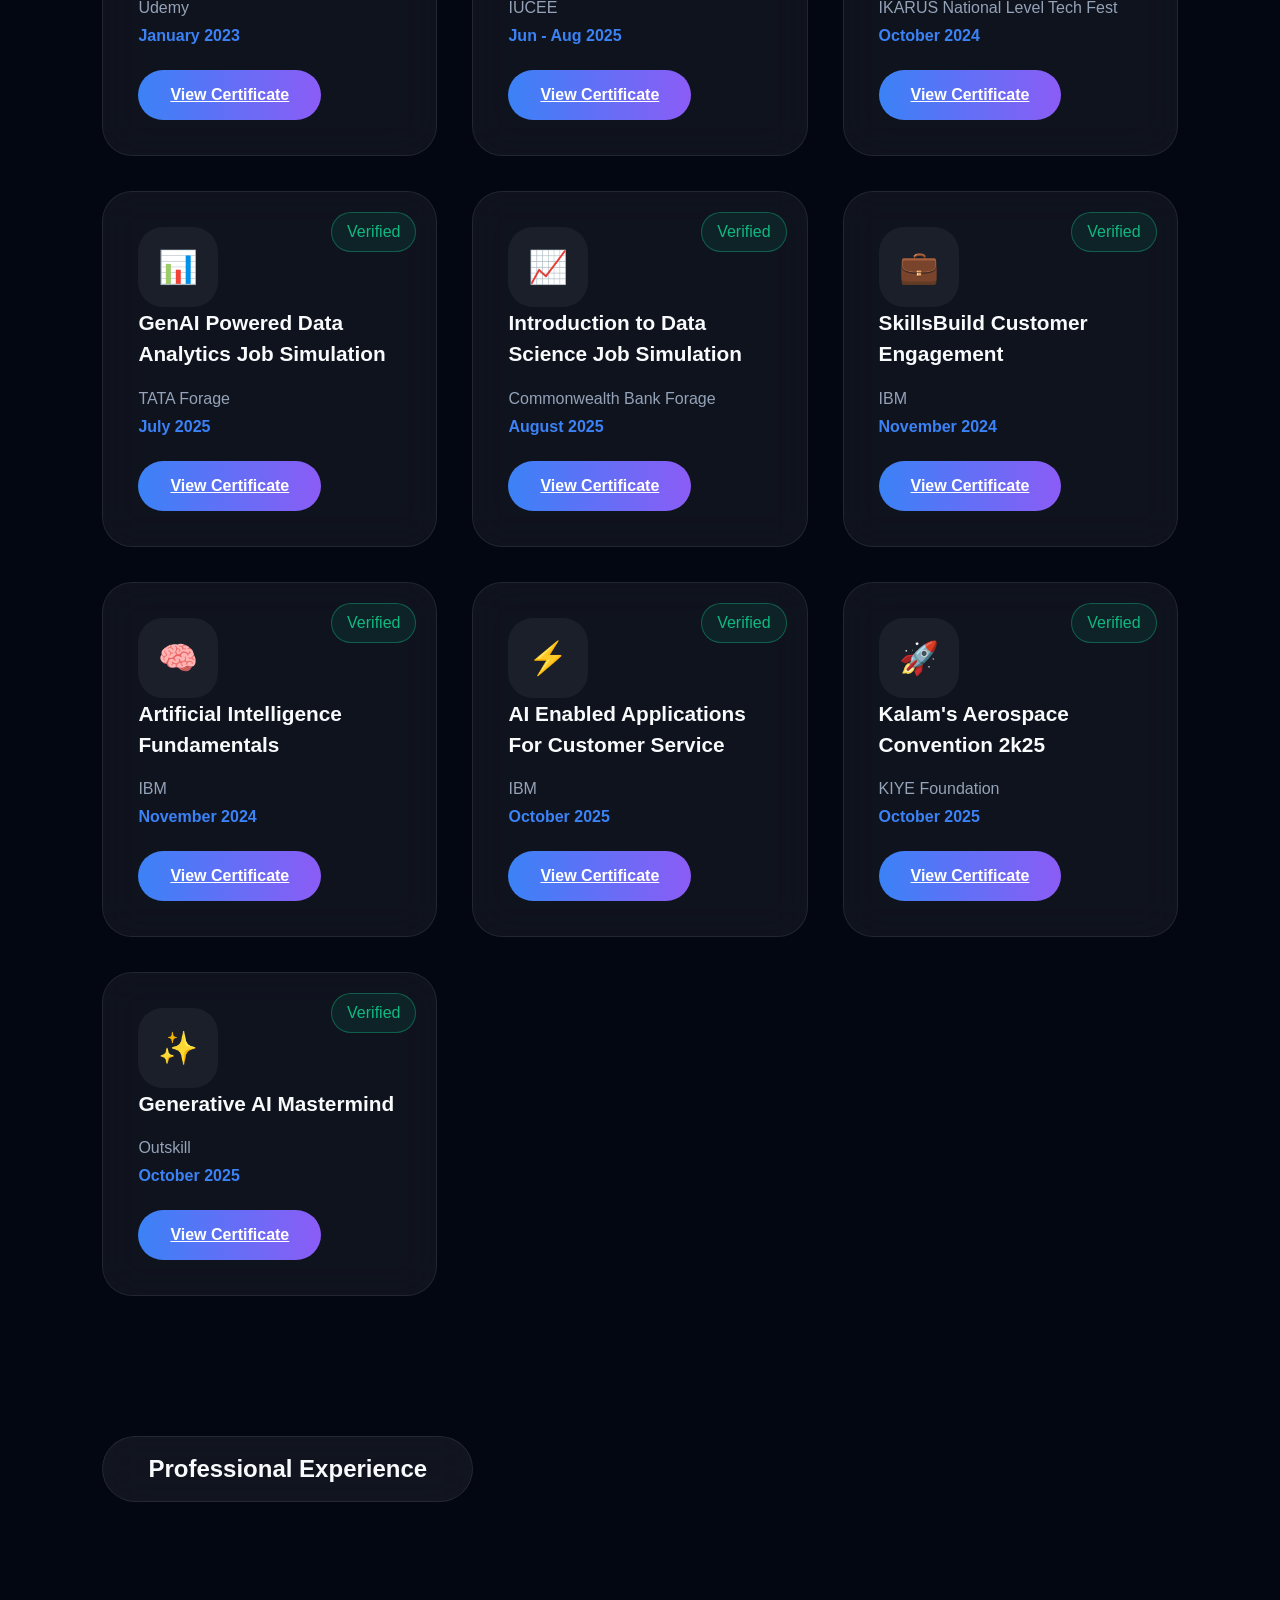
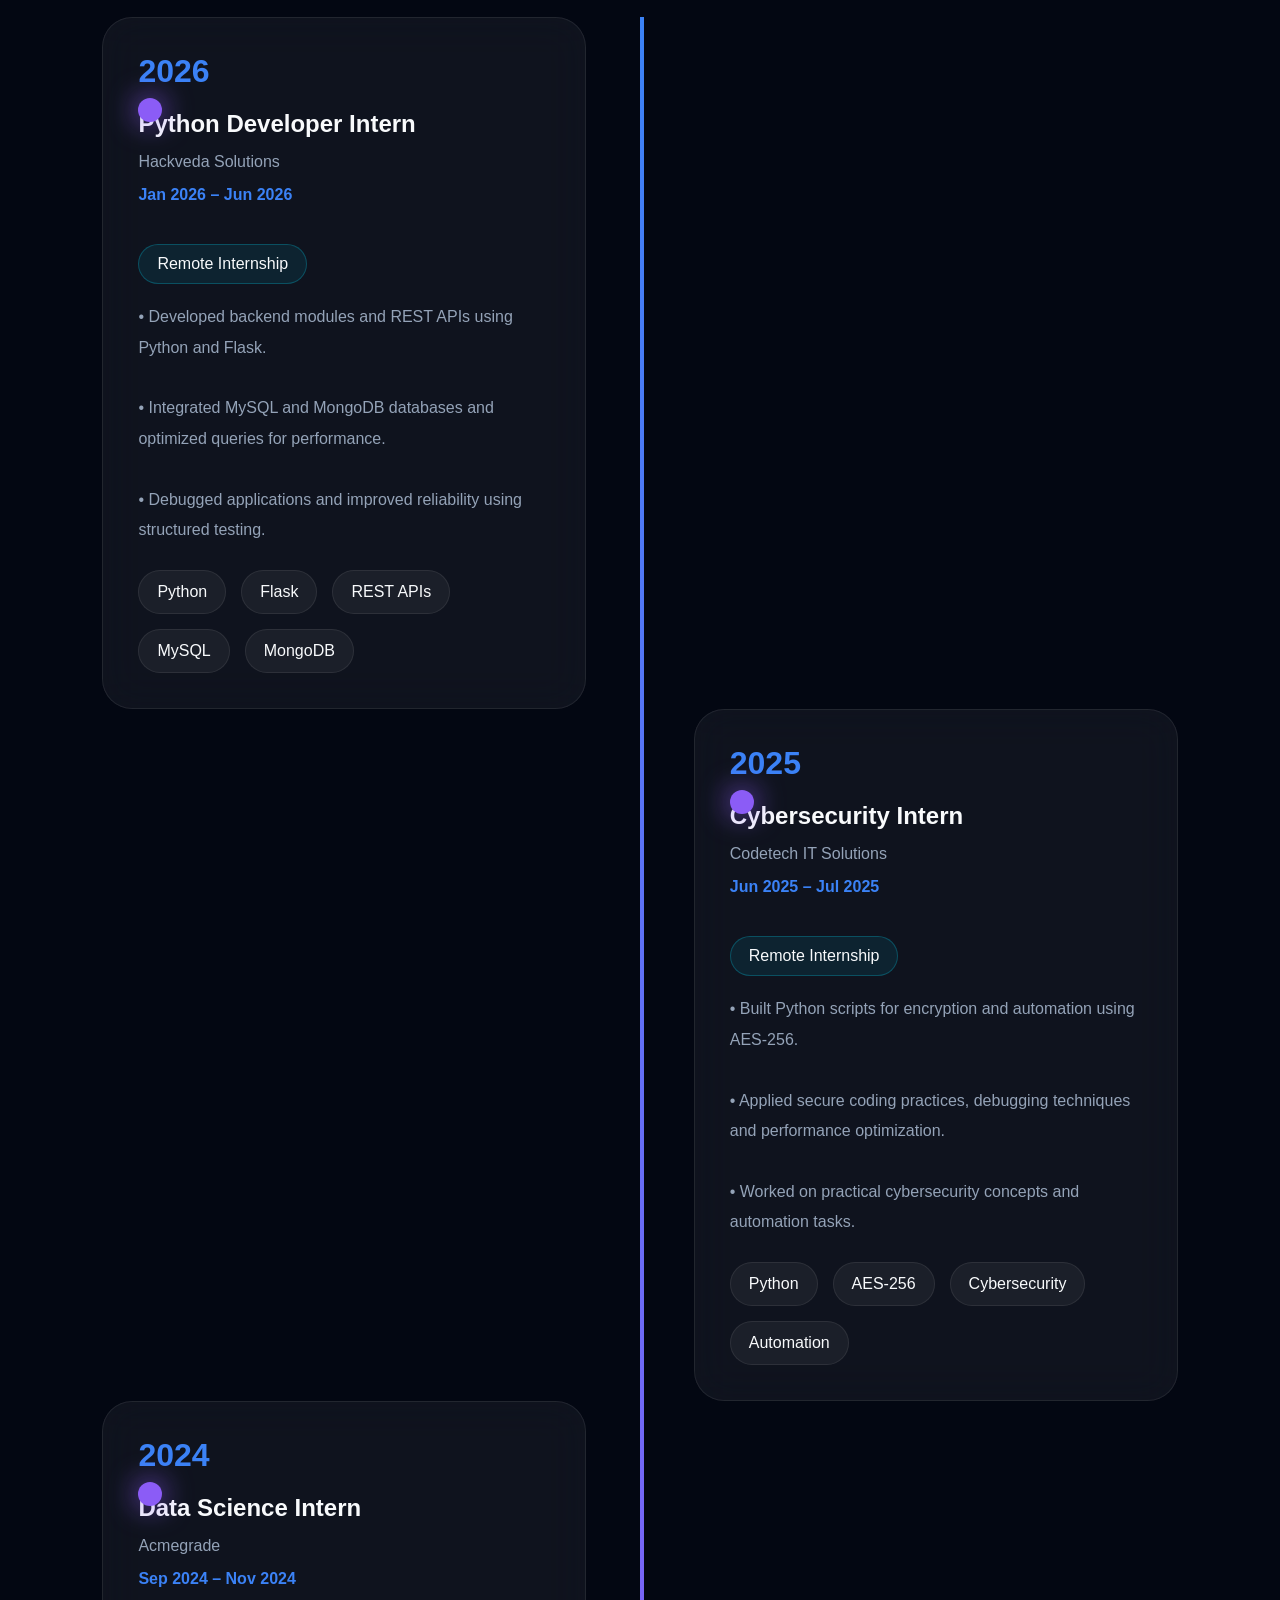
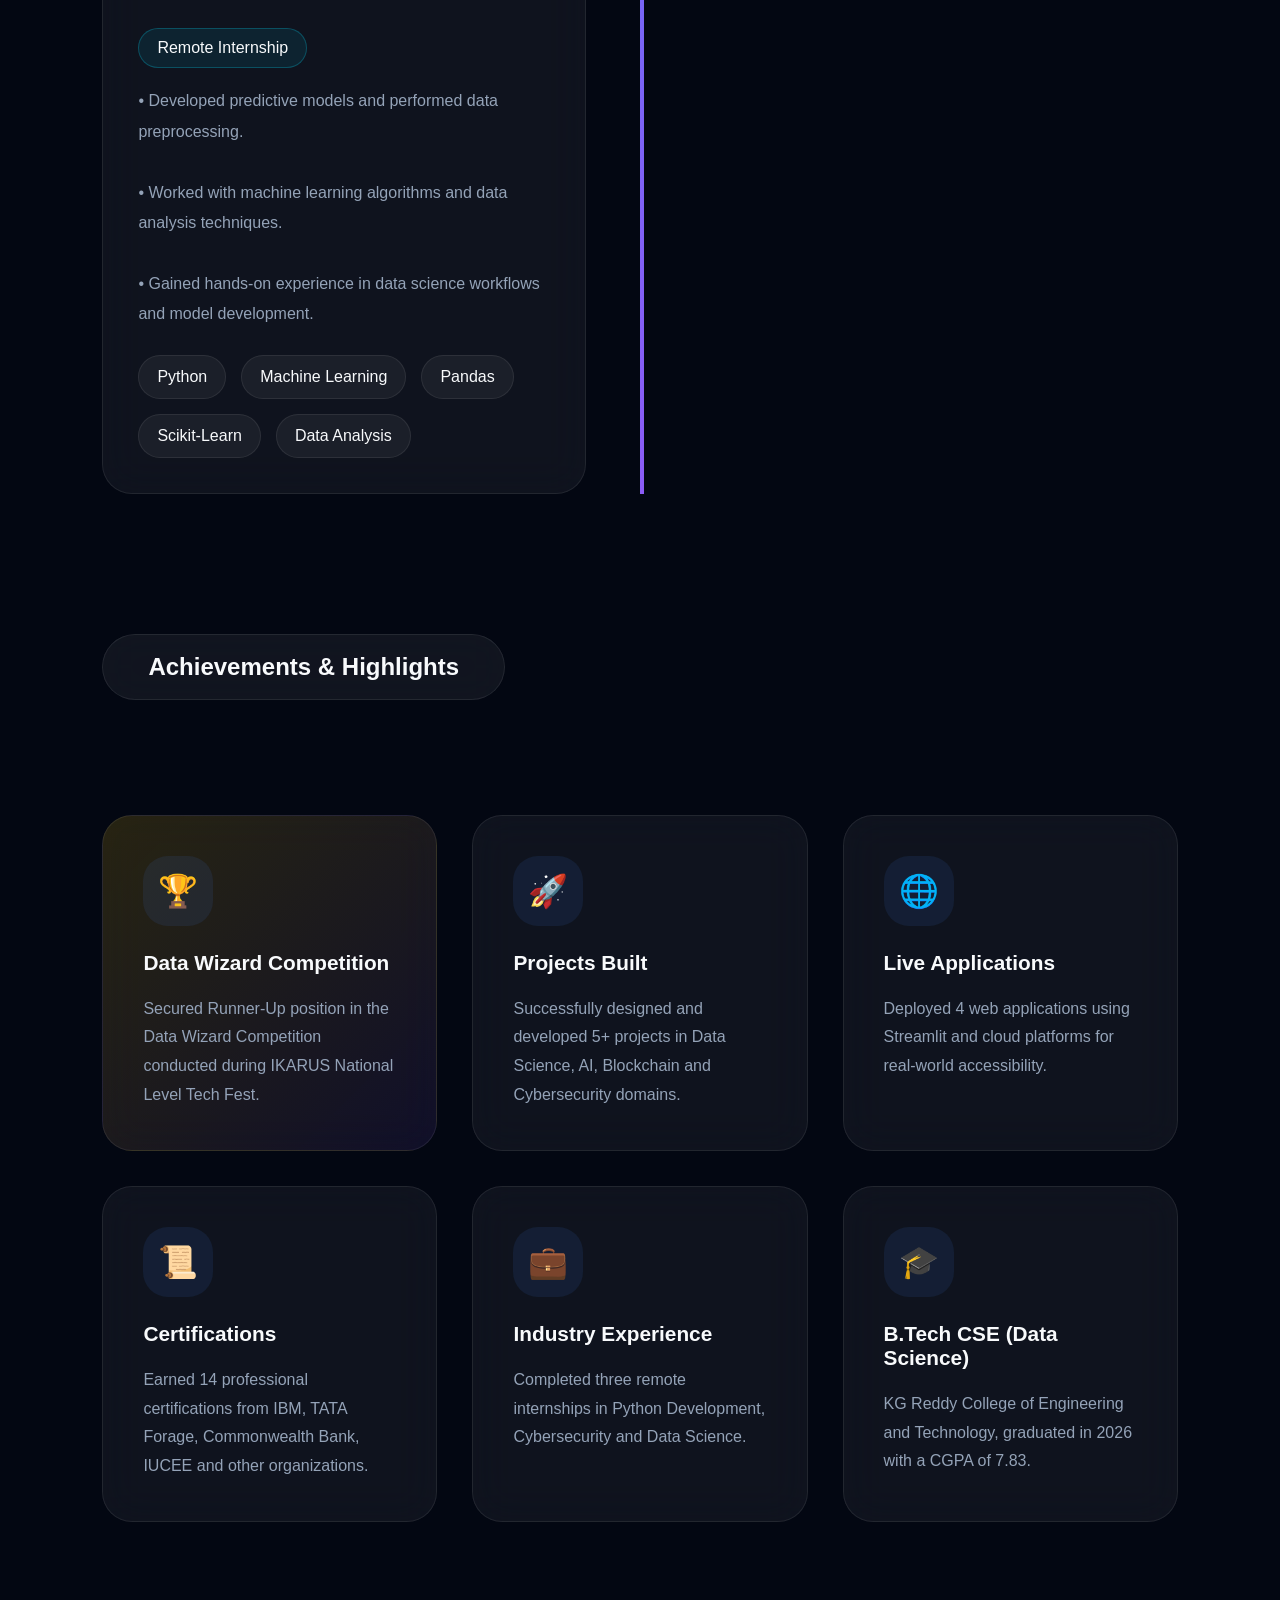
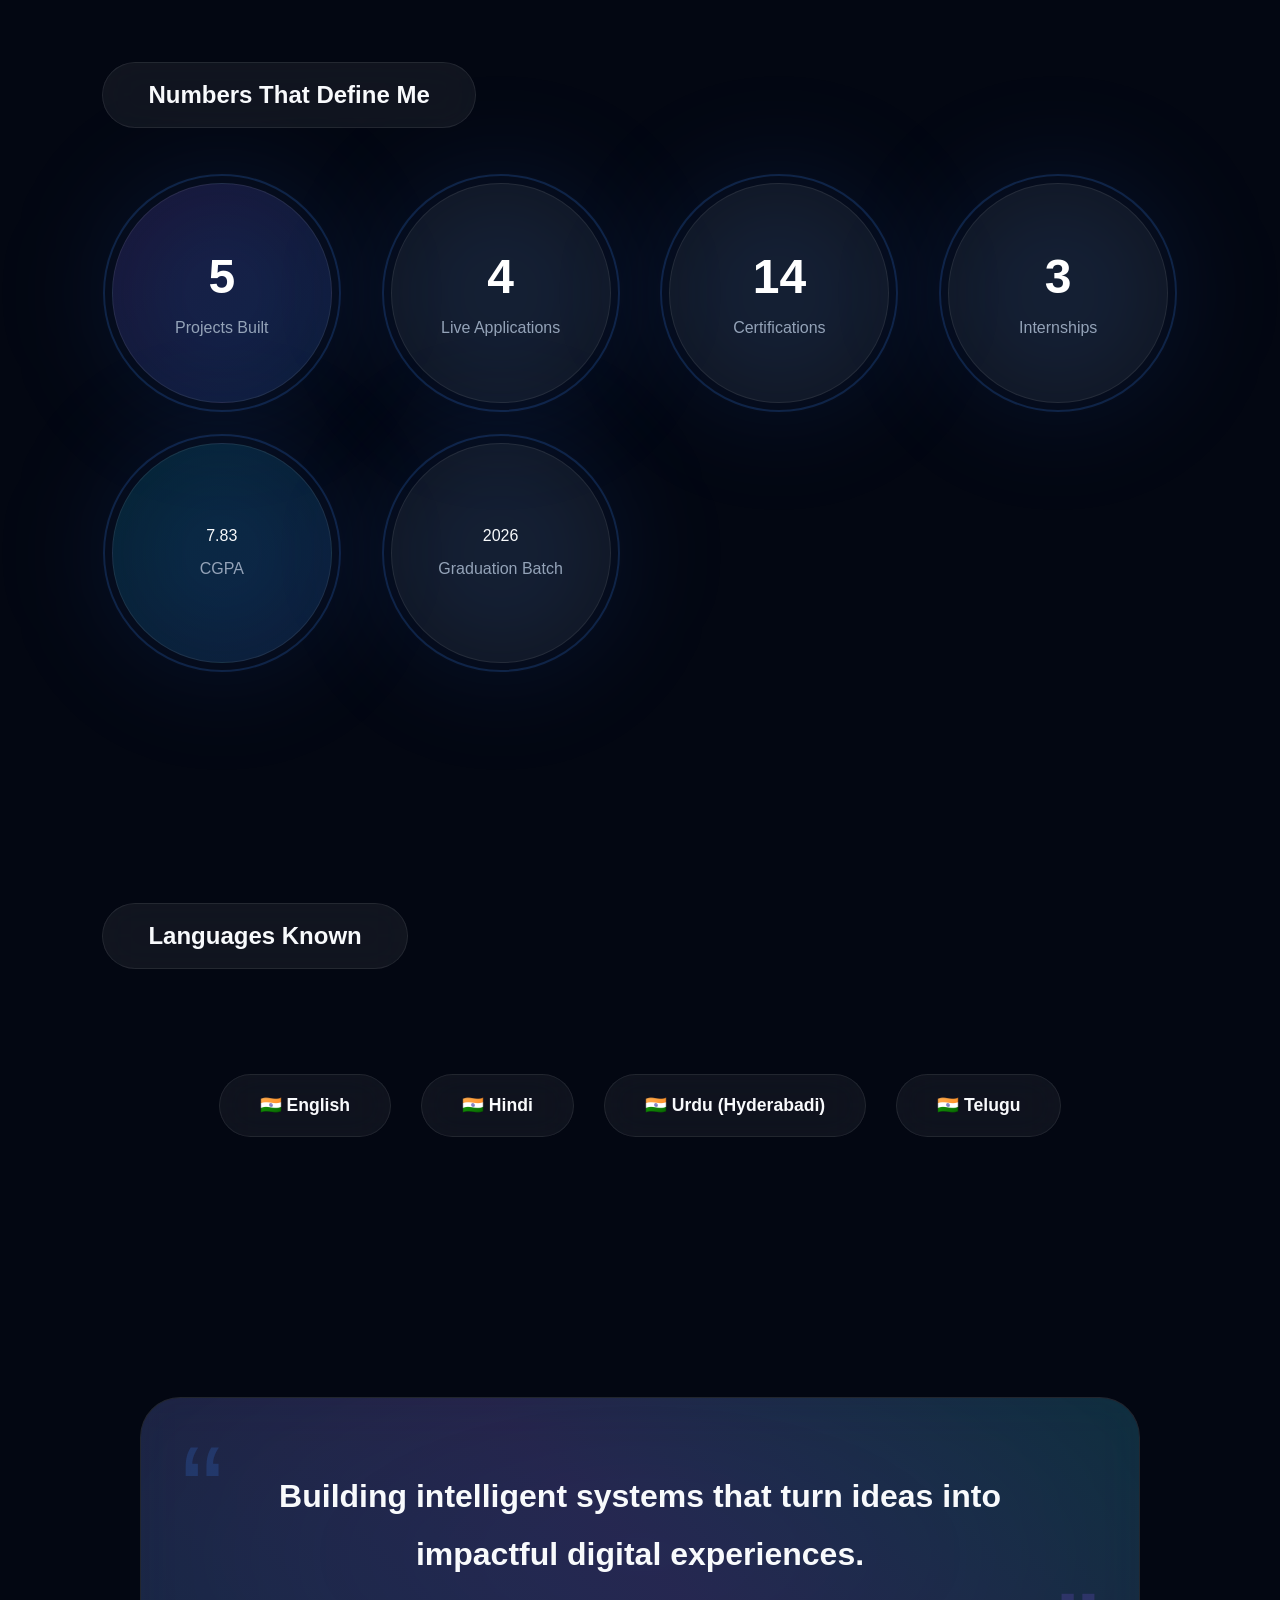
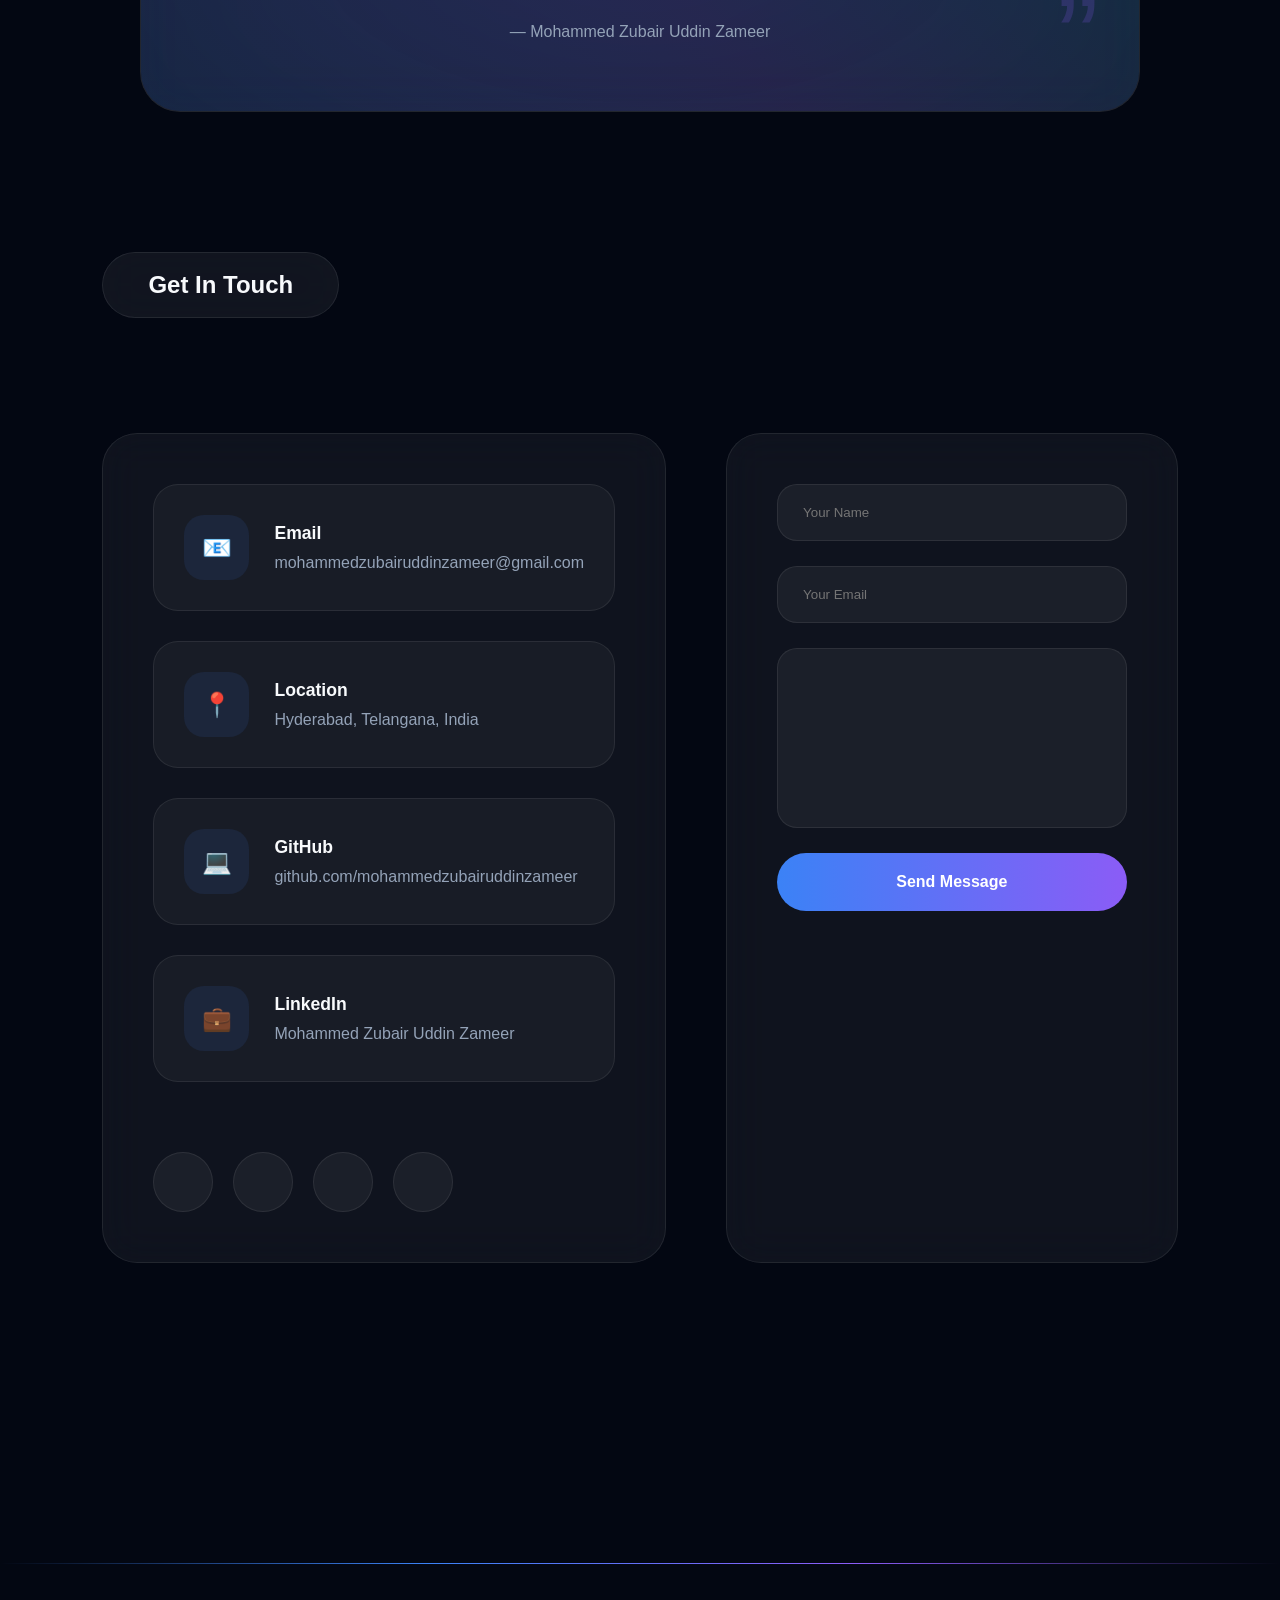
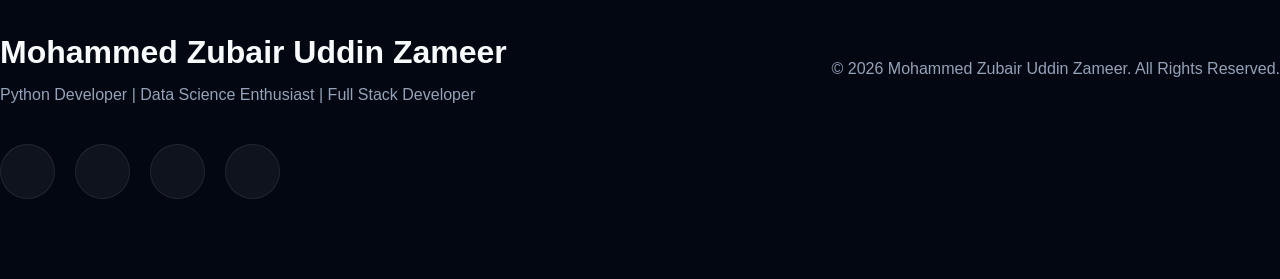
==== commit 3318bffe: "Update fmt.Println message from 'Hello' to 'Goodbye'" ====
--- a/index.html
+++ b/index.html
@@ -401,7 +401,7 @@
 
         <p class="about-text">
 
-            I am a final year B.Tech Computer Science and Engineering (Data Science) student passionate about Artificial Intelligence, Data Science, Python Development and Full Stack Development. I enjoy building intelligent systems and transforming ideas into practical solutions that create real-world impact.
+            I am a B.Tech Computer Science and Engineering (Data Science) Graduate passionate about Artificial Intelligence, Data Science, Python Development and Full Stack Development. I enjoy building intelligent systems and transforming ideas into practical solutions that create real-world impact.
 
         </p>
 
@@ -435,7 +435,7 @@
 
             <p>
 
-                Final Year • 2026 Batch
+                2026 B.Tech Graduate
 
             </p>
 
@@ -443,7 +443,7 @@
 
             <p>
 
-                CGPA : 7.66
+                CGPA : 7.83
 
             </p>
 
@@ -2138,7 +2138,7 @@
 
     <p class="achievement-text">
 
-        Final Year student at KG Reddy College of Engineering and Technology, graduating in 2026 with a CGPA of 7.66.
+         KG Reddy College of Engineering and Technology, graduated in 2026 with a CGPA of 7.83.
 
     </p>
 
